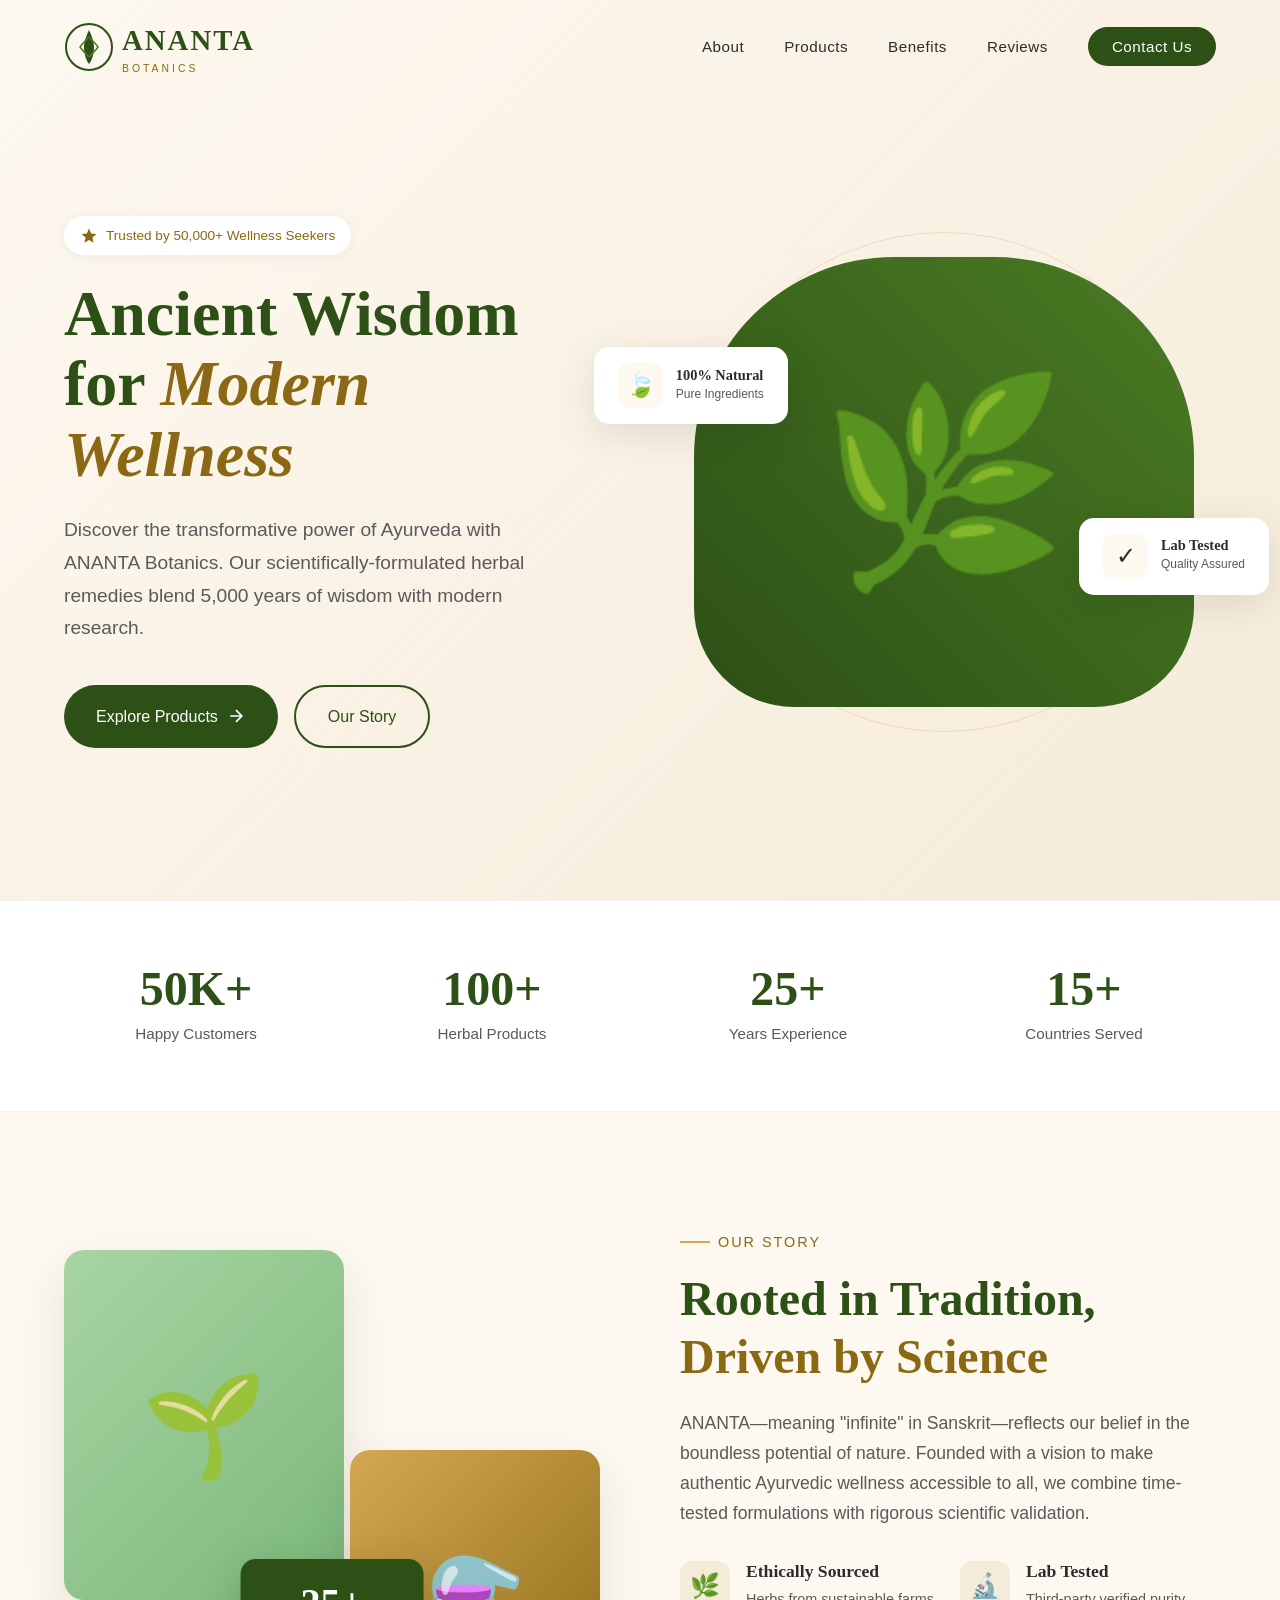
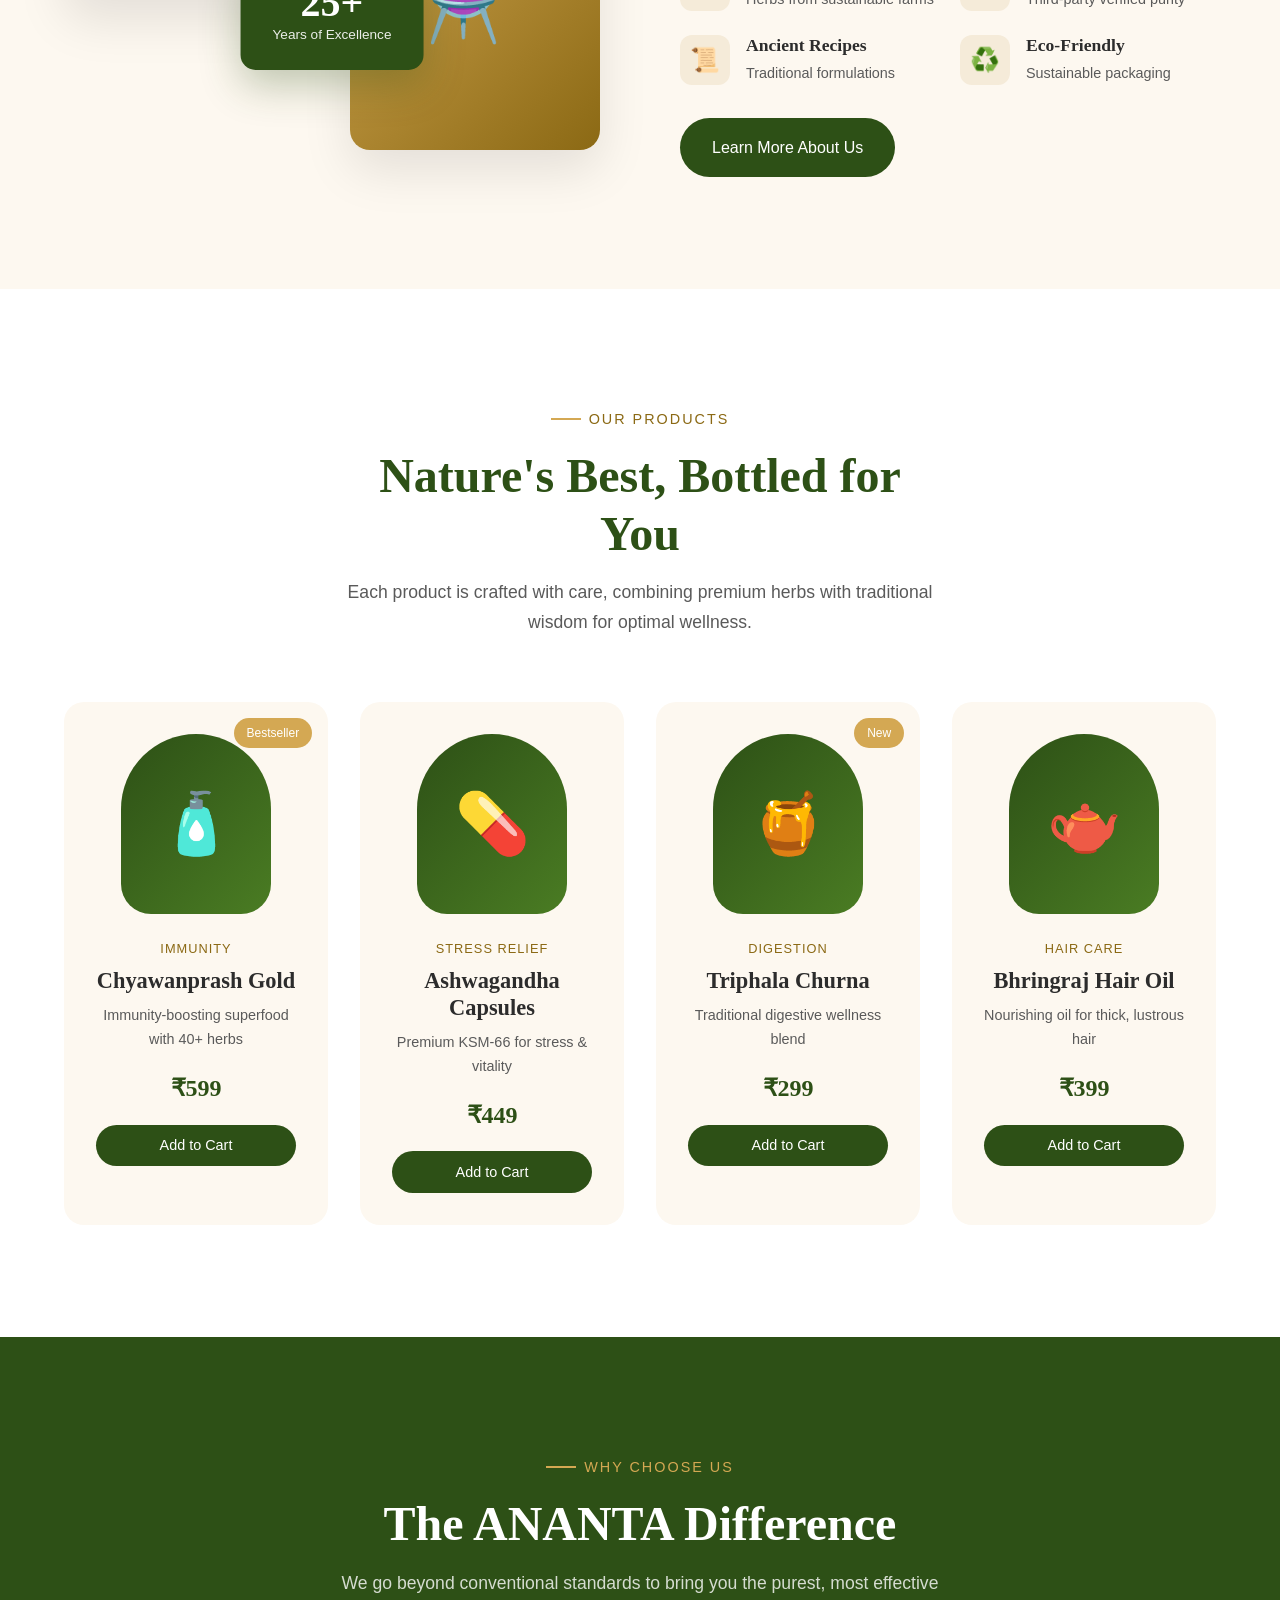
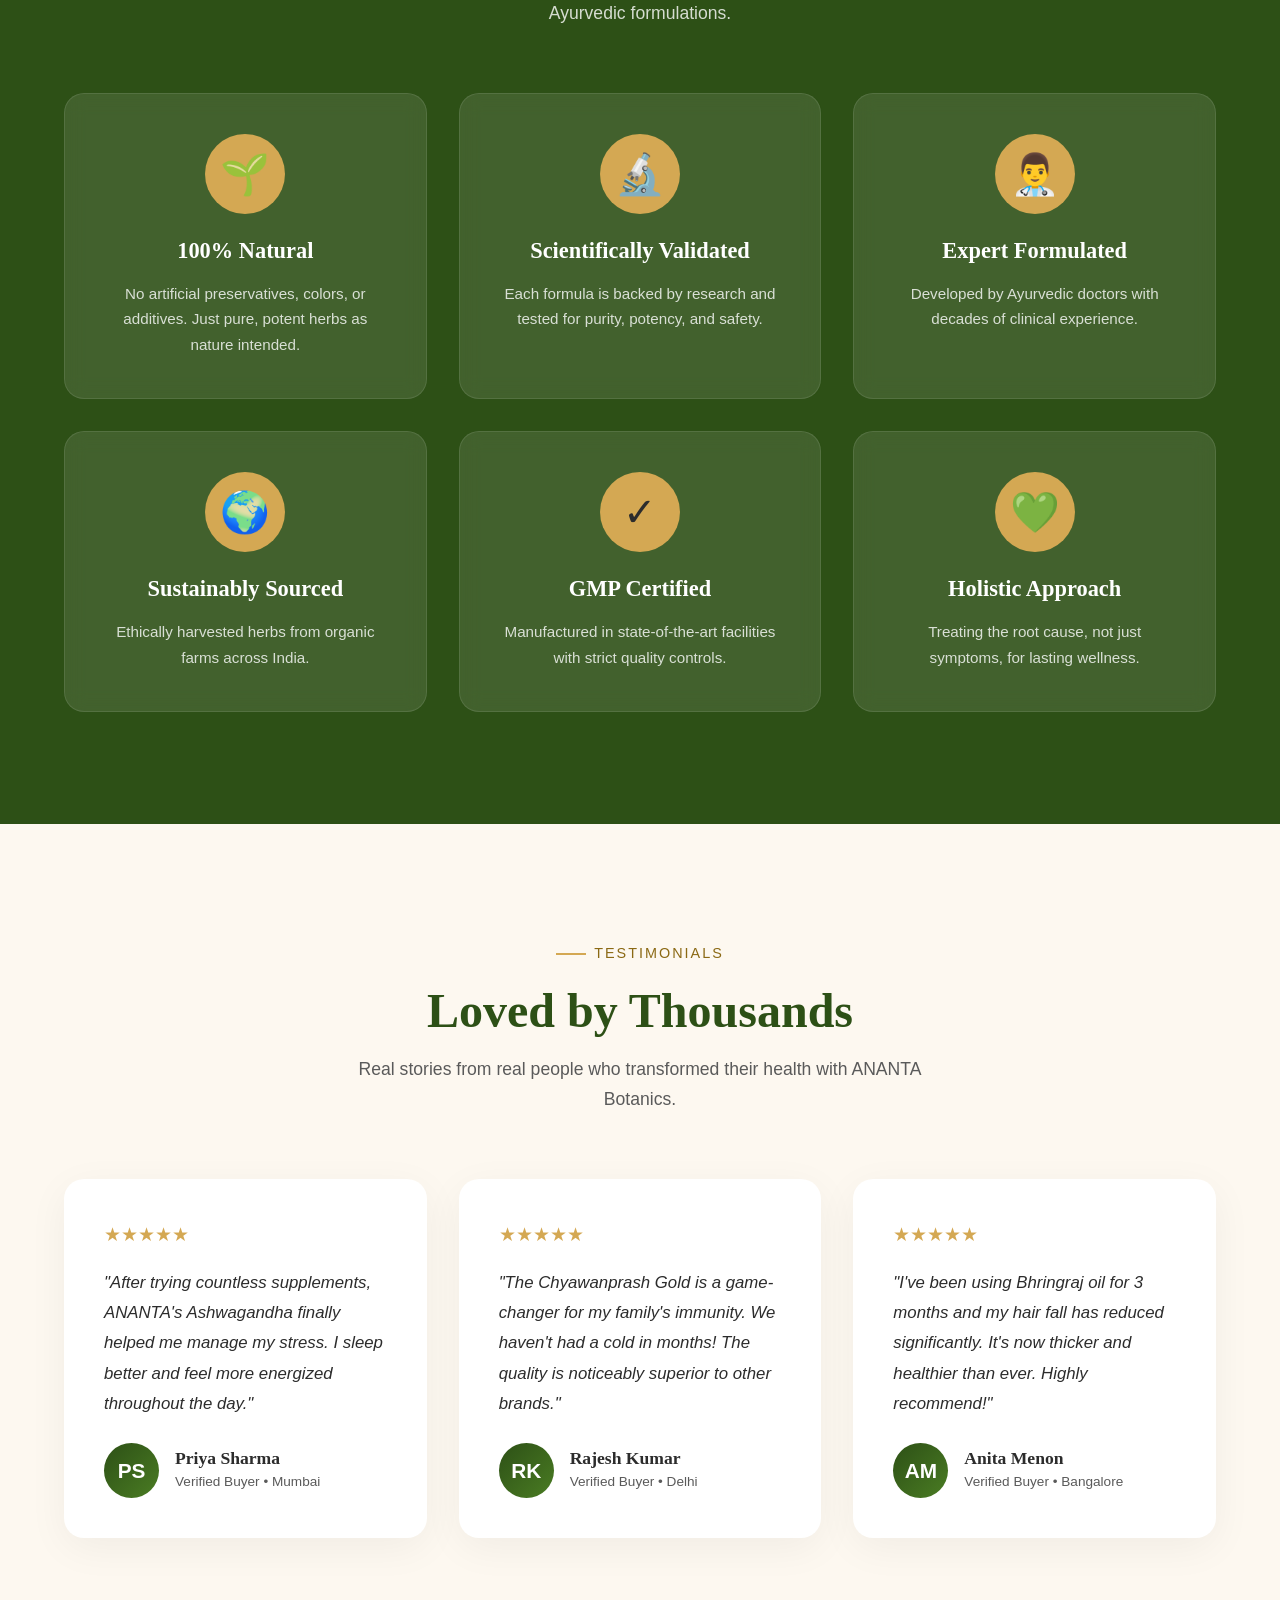
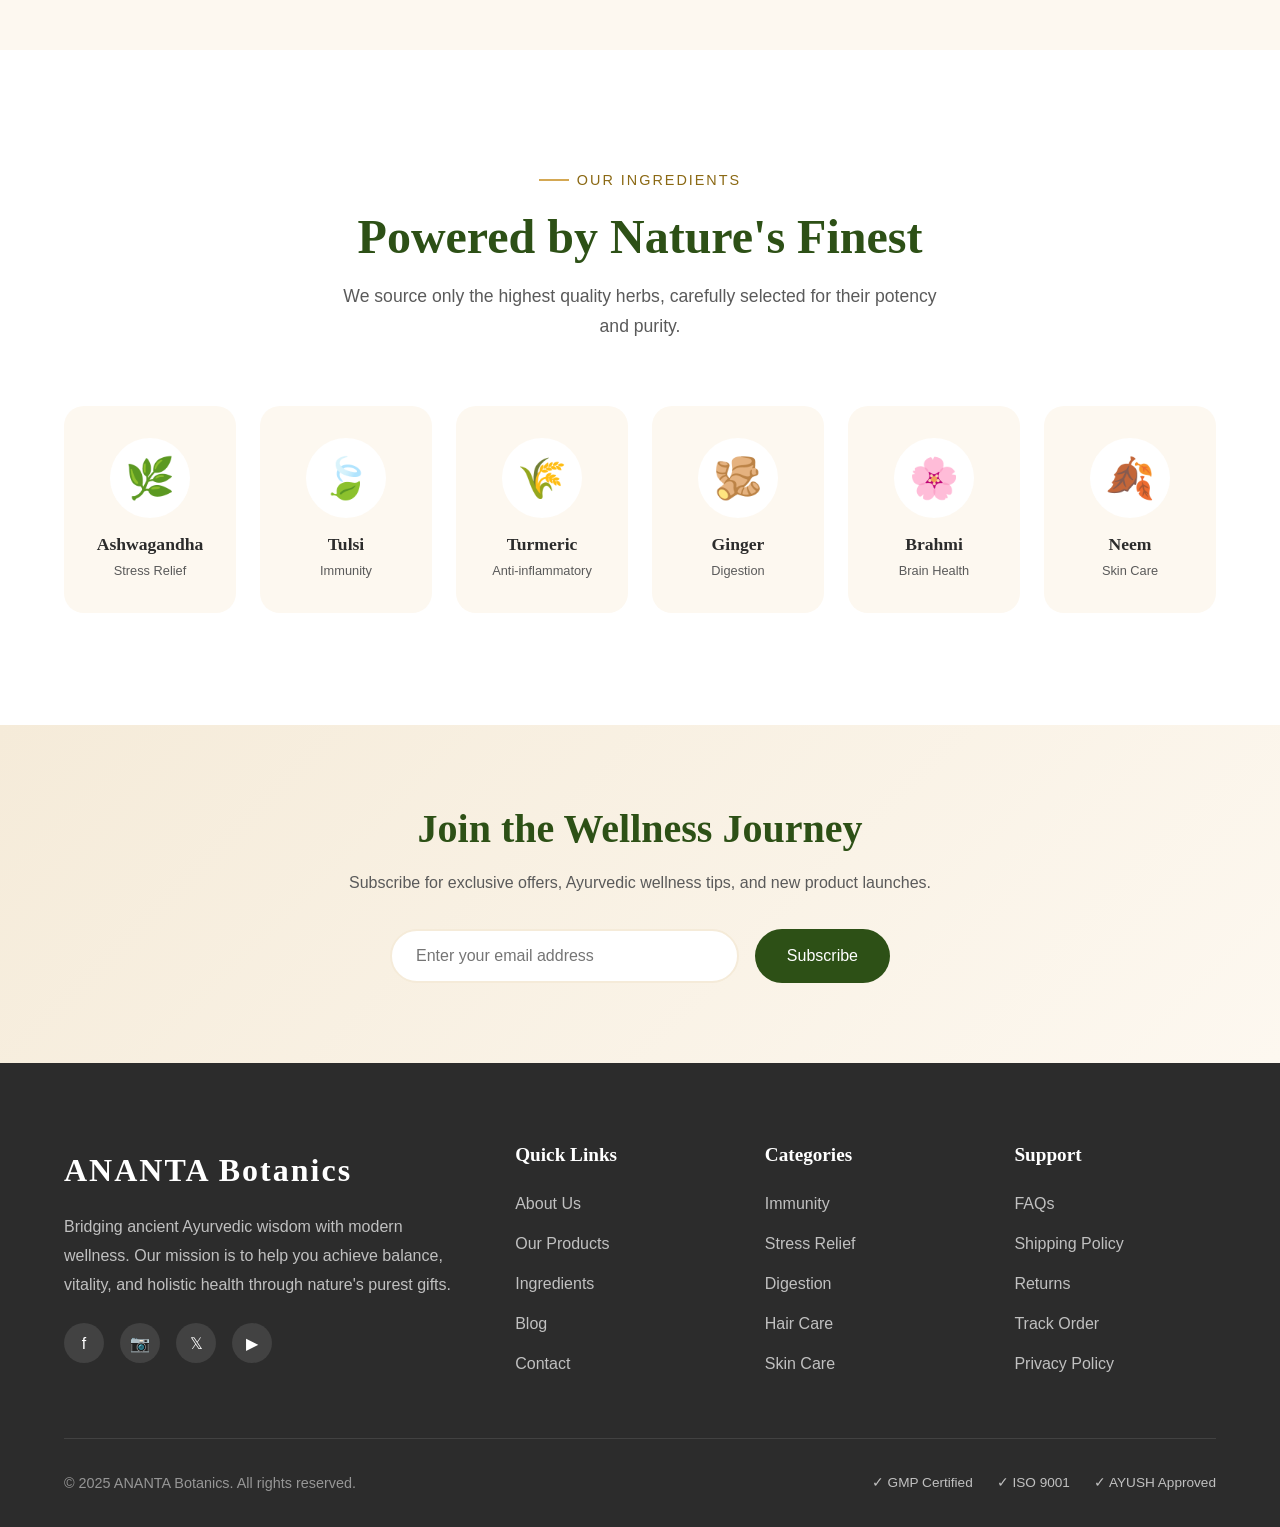
==== index.html @ bc53380b "Add files via upload" ====
<!DOCTYPE html>
<html lang="en">
<head>
    <meta charset="UTF-8">
    <meta name="viewport" content="width=device-width, initial-scale=1.0">
    <title>ANANTA Botanics | Ancient Wisdom, Modern Wellness</title>
    <link rel="preconnect" href="[fonts.googleapis.com](https://fonts.googleapis.com)">
    <link rel="preconnect" href="[fonts.gstatic.com](https://fonts.gstatic.com)" crossorigin>
    <link href="[fonts.googleapis.com](https://fonts.googleapis.com/css2?family=Cormorant+Garamond:ital,wght@0,400;0,600;0,700;1,400&family=Jost:wght@300;400;500;600&display=swap)" rel="stylesheet">
    <style>
        :root {
            --primary: #2D5016;
            --primary-light: #4A7C23;
            --secondary: #8B6914;
            --accent: #D4A853;
            --cream: #FDF8F0;
            --cream-dark: #F5EBD9;
            --text: #2C2C2C;
            --text-light: #5A5A5A;
            --white: #FFFFFF;
        }

        * {
            margin: 0;
            padding: 0;
            box-sizing: border-box;
        }

        html {
            scroll-behavior: smooth;
        }

        body {
            font-family: 'Jost', sans-serif;
            color: var(--text);
            line-height: 1.7;
            background: var(--cream);
        }

        h1, h2, h3, h4 {
            font-family: 'Cormorant Garamond', serif;
            font-weight: 600;
            line-height: 1.2;
        }

        /* Navigation */
        .navbar {
            position: fixed;
            top: 0;
            width: 100%;
            padding: 1rem 5%;
            display: flex;
            justify-content: space-between;
            align-items: center;
            z-index: 1000;
            transition: all 0.3s ease;
            background: transparent;
        }

        .navbar.scrolled {
            background: var(--white);
            box-shadow: 0 2px 20px rgba(0,0,0,0.08);
            padding: 0.8rem 5%;
        }

        .logo {
            display: flex;
            align-items: center;
            gap: 0.5rem;
            text-decoration: none;
        }

        .logo-icon {
            width: 50px;
            height: 50px;
        }

        .logo-text {
            font-family: 'Cormorant Garamond', serif;
            font-size: 1.8rem;
            font-weight: 700;
            color: var(--primary);
            letter-spacing: 2px;
        }

        .logo-tagline {
            font-size: 0.65rem;
            color: var(--secondary);
            letter-spacing: 3px;
            text-transform: uppercase;
            margin-top: -5px;
        }

        .nav-links {
            display: flex;
            gap: 2.5rem;
            list-style: none;
        }

        .nav-links a {
            text-decoration: none;
            color: var(--text);
            font-weight: 400;
            font-size: 0.95rem;
            letter-spacing: 0.5px;
            transition: color 0.3s;
            position: relative;
        }

        .nav-links a::after {
            content: '';
            position: absolute;
            bottom: -5px;
            left: 0;
            width: 0;
            height: 2px;
            background: var(--accent);
            transition: width 0.3s;
        }

        .nav-links a:hover::after {
            width: 100%;
        }

        .nav-links a:hover {
            color: var(--primary);
        }

        .nav-cta {
            background: var(--primary);
            color: var(--white) !important;
            padding: 0.7rem 1.5rem;
            border-radius: 30px;
            font-weight: 500;
        }

        .nav-cta:hover {
            background: var(--primary-light);
        }

        .nav-cta::after {
            display: none !important;
        }

        .mobile-menu {
            display: none;
            flex-direction: column;
            gap: 5px;
            cursor: pointer;
            background: none;
            border: none;
        }

        .mobile-menu span {
            width: 25px;
            height: 2px;
            background: var(--primary);
            transition: 0.3s;
        }

        /* Hero Section */
        .hero {
            min-height: 100vh;
            display: flex;
            align-items: center;
            position: relative;
            overflow: hidden;
            background: linear-gradient(135deg, var(--cream) 0%, var(--cream-dark) 100%);
        }

        .hero-bg-pattern {
            position: absolute;
            top: 0;
            right: 0;
            width: 60%;
            height: 100%;
            opacity: 0.1;
            background-image: url("data:image/svg+xml,%3Csvg width='60' height='60' viewBox='0 0 60 60' xmlns='[w3.org](http://www.w3.org/2000/svg)'%3E%3Cg fill='none' fill-rule='evenodd'%3E%3Cg fill='%232D5016' fill-opacity='0.4'%3E%3Cpath d='M36 34v-4h-2v4h-4v2h4v4h2v-4h4v-2h-4zm0-30V0h-2v4h-4v2h4v4h2V6h4V4h-4zM6 34v-4H4v4H0v2h4v4h2v-4h4v-2H6zM6 4V0H4v4H0v2h4v4h2V6h4V4H6z'/%3E%3C/g%3E%3C/g%3E%3C/svg%3E");
        }

        .hero-content {
            display: grid;
            grid-template-columns: 1fr 1fr;
            gap: 4rem;
            max-width: 1400px;
            margin: 0 auto;
            padding: 8rem 5% 4rem;
            align-items: center;
        }

        .hero-text {
            z-index: 2;
        }

        .hero-badge {
            display: inline-flex;
            align-items: center;
            gap: 0.5rem;
            background: var(--white);
            padding: 0.5rem 1rem;
            border-radius: 30px;
            font-size: 0.85rem;
            color: var(--secondary);
            margin-bottom: 1.5rem;
            box-shadow: 0 2px 15px rgba(0,0,0,0.05);
        }

        .hero-badge svg {
            width: 18px;
            height: 18px;
        }

        .hero h1 {
            font-size: 4rem;
            color: var(--primary);
            margin-bottom: 1.5rem;
            line-height: 1.1;
        }

        .hero h1 span {
            color: var(--secondary);
            font-style: italic;
        }

        .hero p {
            font-size: 1.2rem;
            color: var(--text-light);
            margin-bottom: 2.5rem;
            max-width: 500px;
        }

        .hero-buttons {
            display: flex;
            gap: 1rem;
            flex-wrap: wrap;
        }

        .btn {
            padding: 1rem 2rem;
            border-radius: 50px;
            font-family: 'Jost', sans-serif;
            font-size: 1rem;
            font-weight: 500;
            text-decoration: none;
            cursor: pointer;
            transition: all 0.3s ease;
            display: inline-flex;
            align-items: center;
            gap: 0.5rem;
            border: none;
        }

        .btn-primary {
            background: var(--primary);
            color: var(--white);
        }

        .btn-primary:hover {
            background: var(--primary-light);
            transform: translateY(-2px);
            box-shadow: 0 10px 30px rgba(45, 80, 22, 0.3);
        }

        .btn-secondary {
            background: transparent;
            color: var(--primary);
            border: 2px solid var(--primary);
        }

        .btn-secondary:hover {
            background: var(--primary);
            color: var(--white);
        }

        .hero-visual {
            position: relative;
            display: flex;
            justify-content: center;
            align-items: center;
        }

        .hero-image-container {
            position: relative;
            width: 100%;
            max-width: 500px;
        }

        .hero-circle {
            position: absolute;
            border-radius: 50%;
            border: 1px solid var(--accent);
            opacity: 0.3;
        }

        .hero-circle-1 {
            width: 400px;
            height: 400px;
            top: 50%;
            left: 50%;
            transform: translate(-50%, -50%);
            animation: pulse 4s ease-in-out infinite;
        }

        .hero-circle-2 {
            width: 500px;
            height: 500px;
            top: 50%;
            left: 50%;
            transform: translate(-50%, -50%);
            animation: pulse 4s ease-in-out infinite 0.5s;
        }

        @keyframes pulse {
            0%, 100% { opacity: 0.3; transform: translate(-50%, -50%) scale(1); }
            50% { opacity: 0.1; transform: translate(-50%, -50%) scale(1.05); }
        }

        .hero-main-image {
            width: 100%;
            height: 450px;
            background: linear-gradient(45deg, var(--primary) 0%, var(--primary-light) 100%);
            border-radius: 200px 200px 100px 100px;
            display: flex;
            align-items: center;
            justify-content: center;
            position: relative;
            overflow: hidden;
        }

        .hero-plant {
            font-size: 200px;
            opacity: 0.9;
        }

        .floating-card {
            position: absolute;
            background: var(--white);
            padding: 1rem 1.5rem;
            border-radius: 15px;
            box-shadow: 0 10px 40px rgba(0,0,0,0.1);
            display: flex;
            align-items: center;
            gap: 0.8rem;
        }

        .floating-card-1 {
            top: 20%;
            left: -20%;
            animation: float 3s ease-in-out infinite;
        }

        .floating-card-2 {
            bottom: 25%;
            right: -15%;
            animation: float 3s ease-in-out infinite 1s;
        }

        @keyframes float {
            0%, 100% { transform: translateY(0); }
            50% { transform: translateY(-10px); }
        }

        .floating-icon {
            width: 45px;
            height: 45px;
            background: var(--cream);
            border-radius: 12px;
            display: flex;
            align-items: center;
            justify-content: center;
            font-size: 1.5rem;
        }

        .floating-text h4 {
            font-size: 0.9rem;
            color: var(--text);
        }

        .floating-text p {
            font-size: 0.75rem;
            color: var(--text-light);
            margin: 0;
        }

        /* Stats Bar */
        .stats-bar {
            background: var(--white);
            padding: 3rem 5%;
            border-top: 1px solid rgba(0,0,0,0.05);
            border-bottom: 1px solid rgba(0,0,0,0.05);
        }

        .stats-container {
            max-width: 1200px;
            margin: 0 auto;
            display: grid;
            grid-template-columns: repeat(4, 1fr);
            gap: 2rem;
            text-align: center;
        }

        .stat-item {
            padding: 1rem;
        }

        .stat-number {
            font-family: 'Cormorant Garamond', serif;
            font-size: 3rem;
            font-weight: 700;
            color: var(--primary);
            line-height: 1;
        }

        .stat-label {
            color: var(--text-light);
            font-size: 0.95rem;
            margin-top: 0.5rem;
        }

        /* About Section */
        .about {
            padding: 7rem 5%;
            background: var(--cream);
        }

        .about-container {
            max-width: 1200px;
            margin: 0 auto;
            display: grid;
            grid-template-columns: 1fr 1fr;
            gap: 5rem;
            align-items: center;
        }

        .about-images {
            position: relative;
            height: 500px;
        }

        .about-img {
            position: absolute;
            border-radius: 20px;
            overflow: hidden;
            box-shadow: 0 20px 50px rgba(0,0,0,0.1);
        }

        .about-img-1 {
            width: 280px;
            height: 350px;
            top: 0;
            left: 0;
            background: linear-gradient(135deg, #a8d5a2 0%, #7cb87c 100%);
            display: flex;
            align-items: center;
            justify-content: center;
            font-size: 100px;
        }

        .about-img-2 {
            width: 250px;
            height: 300px;
            bottom: 0;
            right: 0;
            background: linear-gradient(135deg, var(--accent) 0%, var(--secondary) 100%);
            display: flex;
            align-items: center;
            justify-content: center;
            font-size: 80px;
        }

        .experience-badge {
            position: absolute;
            bottom: 80px;
            left: 50%;
            transform: translateX(-50%);
            background: var(--primary);
            color: var(--white);
            padding: 1.5rem 2rem;
            border-radius: 15px;
            text-align: center;
            box-shadow: 0 15px 40px rgba(45, 80, 22, 0.3);
        }

        .experience-badge .number {
            font-family: 'Cormorant Garamond', serif;
            font-size: 2.5rem;
            font-weight: 700;
            line-height: 1;
        }

        .experience-badge .text {
            font-size: 0.85rem;
            opacity: 0.9;
        }

        .section-label {
            display: inline-flex;
            align-items: center;
            gap: 0.5rem;
            color: var(--secondary);
            font-size: 0.9rem;
            font-weight: 500;
            letter-spacing: 2px;
            text-transform: uppercase;
            margin-bottom: 1rem;
        }

        .section-label::before {
            content: '';
            width: 30px;
            height: 2px;
            background: var(--accent);
        }

        .about-content h2 {
            font-size: 3rem;
            color: var(--primary);
            margin-bottom: 1.5rem;
        }

        .about-content h2 span {
            color: var(--secondary);
        }

        .about-content > p {
            color: var(--text-light);
            margin-bottom: 2rem;
            font-size: 1.1rem;
        }

        .about-features {
            display: grid;
            grid-template-columns: 1fr 1fr;
            gap: 1.5rem;
            margin-bottom: 2rem;
        }

        .about-feature {
            display: flex;
            align-items: flex-start;
            gap: 1rem;
        }

        .feature-icon {
            width: 50px;
            height: 50px;
            background: var(--cream-dark);
            border-radius: 12px;
            display: flex;
            align-items: center;
            justify-content: center;
            font-size: 1.5rem;
            flex-shrink: 0;
        }

        .feature-text h4 {
            font-size: 1.1rem;
            color: var(--text);
            margin-bottom: 0.3rem;
        }

        .feature-text p {
            font-size: 0.9rem;
            color: var(--text-light);
        }

        /* Products Section */
        .products {
            padding: 7rem 5%;
            background: var(--white);
        }

        .section-header {
            text-align: center;
            max-width: 600px;
            margin: 0 auto 4rem;
        }

        .section-header h2 {
            font-size: 3rem;
            color: var(--primary);
            margin-bottom: 1rem;
        }

        .section-header p {
            color: var(--text-light);
            font-size: 1.1rem;
        }

        .products-grid {
            max-width: 1200px;
            margin: 0 auto;
            display: grid;
            grid-template-columns: repeat(4, 1fr);
            gap: 2rem;
        }

        .product-card {
            background: var(--cream);
            border-radius: 20px;
            padding: 2rem;
            text-align: center;
            transition: all 0.3s ease;
            position: relative;
            overflow: hidden;
        }

        .product-card:hover {
            transform: translateY(-10px);
            box-shadow: 0 20px 50px rgba(0,0,0,0.1);
        }

        .product-badge {
            position: absolute;
            top: 1rem;
            right: 1rem;
            background: var(--accent);
            color: var(--white);
            padding: 0.3rem 0.8rem;
            border-radius: 20px;
            font-size: 0.75rem;
            font-weight: 500;
        }

        .product-image {
            width: 150px;
            height: 180px;
            margin: 0 auto 1.5rem;
            background: linear-gradient(135deg, var(--primary) 0%, var(--primary-light) 100%);
            border-radius: 75px 75px 30px 30px;
            display: flex;
            align-items: center;
            justify-content: center;
            font-size: 60px;
        }

        .product-category {
            color: var(--secondary);
            font-size: 0.8rem;
            font-weight: 500;
            letter-spacing: 1px;
            text-transform: uppercase;
            margin-bottom: 0.5rem;
        }

        .product-card h3 {
            font-size: 1.4rem;
            color: var(--text);
            margin-bottom: 0.5rem;
        }

        .product-card p {
            font-size: 0.9rem;
            color: var(--text-light);
            margin-bottom: 1rem;
        }

        .product-price {
            font-family: 'Cormorant Garamond', serif;
            font-size: 1.5rem;
            font-weight: 700;
            color: var(--primary);
            margin-bottom: 1rem;
        }

        .product-btn {
            background: var(--primary);
            color: var(--white);
            border: none;
            padding: 0.8rem 1.5rem;
            border-radius: 30px;
            font-family: 'Jost', sans-serif;
            font-size: 0.9rem;
            cursor: pointer;
            transition: all 0.3s;
            width: 100%;
        }

        .product-btn:hover {
            background: var(--primary-light);
        }

        /* Benefits Section */
        .benefits {
            padding: 7rem 5%;
            background: var(--primary);
            position: relative;
            overflow: hidden;
        }

        .benefits-pattern {
            position: absolute;
            top: 0;
            left: 0;
            width: 100%;
            height: 100%;
            opacity: 0.05;
            background-image: url("data:image/svg+xml,%3Csvg width='80' height='80' viewBox='0 0 80 80' xmlns='[w3.org](http://www.w3.org/2000/svg)'%3E%3Cg fill='none' fill-rule='evenodd'%3E%3Cg fill='%23ffffff' fill-opacity='1'%3E%3Cpath d='M50 50c0-5.523 4.477-10 10-10s10 4.477 10 10-4.477 10-10 10c0 5.523-4.477 10-10 10s-10-4.477-10-10 4.477-10 10-10zM10 10c0-5.523 4.477-10 10-10s10 4.477 10 10-4.477 10-10 10c0 5.523-4.477 10-10 10S0 25.523 0 20s4.477-10 10-10zm10 8c4.418 0 8-3.582 8-8s-3.582-8-8-8-8 3.582-8 8 3.582 8 8 8zm40 40c4.418 0 8-3.582 8-8s-3.582-8-8-8-8 3.582-8 8 3.582 8 8 8z' /%3E%3C/g%3E%3C/g%3E%3C/svg%3E");
        }

        .benefits-container {
            max-width: 1200px;
            margin: 0 auto;
            position: relative;
            z-index: 1;
        }

        .benefits .section-header {
            color: var(--white);
        }

        .benefits .section-header h2 {
            color: var(--white);
        }

        .benefits .section-header p {
            color: rgba(255,255,255,0.8);
        }

        .benefits .section-label {
            color: var(--accent);
        }

        .benefits .section-label::before {
            background: var(--accent);
        }

        .benefits-grid {
            display: grid;
            grid-template-columns: repeat(3, 1fr);
            gap: 2rem;
        }

        .benefit-card {
            background: rgba(255,255,255,0.1);
            backdrop-filter: blur(10px);
            border: 1px solid rgba(255,255,255,0.1);
            padding: 2.5rem;
            border-radius: 20px;
            text-align: center;
            transition: all 0.3s;
        }

        .benefit-card:hover {
            background: rgba(255,255,255,0.15);
            transform: translateY(-5px);
        }

        .benefit-icon {
            width: 80px;
            height: 80px;
            background: var(--accent);
            border-radius: 50%;
            display: flex;
            align-items: center;
            justify-content: center;
            margin: 0 auto 1.5rem;
            font-size: 2.5rem;
        }

        .benefit-card h3 {
            font-size: 1.4rem;
            color: var(--white);
            margin-bottom: 1rem;
        }

        .benefit-card p {
            color: rgba(255,255,255,0.8);
            font-size: 0.95rem;
        }

        /* Testimonials */
        .testimonials {
            padding: 7rem 5%;
            background: var(--cream);
        }

        .testimonials-grid {
            max-width: 1200px;
            margin: 0 auto;
            display: grid;
            grid-template-columns: repeat(3, 1fr);
            gap: 2rem;
        }

        .testimonial-card {
            background: var(--white);
            padding: 2.5rem;
            border-radius: 20px;
            box-shadow: 0 10px 40px rgba(0,0,0,0.05);
        }

        .testimonial-stars {
            color: var(--accent);
            font-size: 1.2rem;
            margin-bottom: 1rem;
        }

        .testimonial-text {
            font-size: 1.05rem;
            color: var(--text);
            margin-bottom: 1.5rem;
            font-style: italic;
            line-height: 1.8;
        }

        .testimonial-author {
            display: flex;
            align-items: center;
            gap: 1rem;
        }

        .author-avatar {
            width: 55px;
            height: 55px;
            background: linear-gradient(135deg, var(--primary) 0%, var(--primary-light) 100%);
            border-radius: 50%;
            display: flex;
            align-items: center;
            justify-content: center;
            color: var(--white);
            font-size: 1.3rem;
            font-weight: 600;
        }

        .author-info h4 {
            font-size: 1.1rem;
            color: var(--text);
        }

        .author-info p {
            font-size: 0.85rem;
            color: var(--text-light);
        }

        /* Ingredients Section */
        .ingredients {
            padding: 7rem 5%;
            background: var(--white);
        }

        .ingredients-container {
            max-width: 1200px;
            margin: 0 auto;
        }

        .ingredients-grid {
            display: grid;
            grid-template-columns: repeat(6, 1fr);
            gap: 1.5rem;
        }

        .ingredient-item {
            text-align: center;
            padding: 2rem 1rem;
            background: var(--cream);
            border-radius: 20px;
            transition: all 0.3s;
        }

        .ingredient-item:hover {
            transform: translateY(-5px);
            box-shadow: 0 15px 40px rgba(0,0,0,0.08);
        }

        .ingredient-icon {
            width: 80px;
            height: 80px;
            margin: 0 auto 1rem;
            background: var(--white);
            border-radius: 50%;
            display: flex;
            align-items: center;
            justify-content: center;
            font-size: 2.5rem;
        }

        .ingredient-item h4 {
            font-size: 1.1rem;
            color: var(--text);
            margin-bottom: 0.3rem;
        }

        .ingredient-item p {
            font-size: 0.8rem;
            color: var(--text-light);
        }

        /* Newsletter */
        .newsletter {
            padding: 5rem 5%;
            background: linear-gradient(135deg, var(--cream-dark) 0%, var(--cream) 100%);
        }

        .newsletter-container {
            max-width: 700px;
            margin: 0 auto;
            text-align: center;
        }

        .newsletter h2 {
            font-size: 2.5rem;
            color: var(--primary);
            margin-bottom: 1rem;
        }

        .newsletter p {
            color: var(--text-light);
            margin-bottom: 2rem;
        }

        .newsletter-form {
            display: flex;
            gap: 1rem;
            max-width: 500px;
            margin: 0 auto;
        }

        .newsletter-form input {
            flex: 1;
            padding: 1rem 1.5rem;
            border: 2px solid var(--cream-dark);
            border-radius: 50px;
            font-family: 'Jost', sans-serif;
            font-size: 1rem;
            background: var(--white);
            transition: border-color 0.3s;
        }

        .newsletter-form input:focus {
            outline: none;
            border-color: var(--primary);
        }

        .newsletter-form button {
            padding: 1rem 2rem;
            background: var(--primary);
            color: var(--white);
            border: none;
            border-radius: 50px;
            font-family: 'Jost', sans-serif;
            font-size: 1rem;
            font-weight: 500;
            cursor: pointer;
            transition: all 0.3s;
        }

        .newsletter-form button:hover {
            background: var(--primary-light);
        }

        /* Footer */
        .footer {
            background: var(--text);
            color: var(--white);
            padding: 5rem 5% 2rem;
        }

        .footer-container {
            max-width: 1200px;
            margin: 0 auto;
        }

        .footer-grid {
            display: grid;
            grid-template-columns: 2fr 1fr 1fr 1fr;
            gap: 3rem;
            margin-bottom: 3rem;
        }

        .footer-brand .logo-text {
            color: var(--white);
            font-size: 2rem;
            margin-bottom: 1rem;
            display: block;
        }

        .footer-brand p {
            color: rgba(255,255,255,0.7);
            margin-bottom: 1.5rem;
            line-height: 1.8;
        }

        .footer-social {
            display: flex;
            gap: 1rem;
        }

        .footer-social a {
            width: 40px;
            height: 40px;
            background: rgba(255,255,255,0.1);
            border-radius: 50%;
            display: flex;
            align-items: center;
            justify-content: center;
            color: var(--white);
            text-decoration: none;
            transition: all 0.3s;
        }

        .footer-social a:hover {
            background: var(--accent);
        }

        .footer-column h4 {
            font-size: 1.2rem;
            margin-bottom: 1.5rem;
            color: var(--white);
        }

        .footer-column ul {
            list-style: none;
        }

        .footer-column li {
            margin-bottom: 0.8rem;
        }

        .footer-column a {
            color: rgba(255,255,255,0.7);
            text-decoration: none;
            transition: color 0.3s;
        }

        .footer-column a:hover {
            color: var(--accent);
        }

        .footer-bottom {
            border-top: 1px solid rgba(255,255,255,0.1);
            padding-top: 2rem;
            display: flex;
            justify-content: space-between;
            align-items: center;
            flex-wrap: wrap;
            gap: 1rem;
        }

        .footer-bottom p {
            color: rgba(255,255,255,0.5);
            font-size: 0.9rem;
        }

        .footer-certifications {
            display: flex;
            gap: 1.5rem;
        }

        .certification {
            display: flex;
            align-items: center;
            gap: 0.5rem;
            color: rgba(255,255,255,0.7);
            font-size: 0.85rem;
        }

        /* Responsive Design */
        @media (max-width: 1024px) {
            .hero-content {
                grid-template-columns: 1fr;
                text-align: center;
            }

            .hero h1 {
                font-size: 3rem;
            }

            .hero p {
                margin: 0 auto 2.5rem;
            }

            .hero-buttons {
                justify-content: center;
            }

            .hero-visual {
                display: none;
            }

            .about-container {
                grid-template-columns: 1fr;
            }

            .about-images {
                height: 400px;
                margin-bottom: 2rem;
            }

            .products-grid {
                grid-template-columns: repeat(2, 1fr);
            }

            .benefits-grid {
                grid-template-columns: repeat(2, 1fr);
            }

            .testimonials-grid {
                grid-template-columns: 1fr;
            }

            .ingredients-grid {
                grid-template-columns: repeat(3, 1fr);
            }

            .footer-grid {
                grid-template-columns: repeat(2, 1fr);
            }

            .stats-container {
                grid-template-columns: repeat(2, 1fr);
            }
        }

        @media (max-width: 768px) {
            .nav-links {
                display: none;
            }

            .mobile-menu {
                display: flex;
            }

            .hero h1 {
                font-size: 2.5rem;
            }

            .section-header h2,
            .about-content h2 {
                font-size: 2.2rem;
            }

            .products-grid {
                grid-template-columns: 1fr;
            }

            .benefits-grid {
                grid-template-columns: 1fr;
            }

            .ingredients-grid {
                grid-template-columns: repeat(2, 1fr);
            }

            .newsletter-form {
                flex-direction: column;
            }

            .footer-grid {
                grid-template-columns: 1fr;
            }

            .footer-bottom {
                flex-direction: column;
                text-align: center;
            }

            .about-features {
                grid-template-columns: 1fr;
            }
        }
    </style>
</head>
<body>
    <!-- Navigation -->
    <nav class="navbar" id="navbar">
        <a href="#" class="logo">
            <svg class="logo-icon" viewBox="0 0 50 50" fill="none" xmlns="[w3.org](http://www.w3.org/2000/svg)">
                <circle cx="25" cy="25" r="23" stroke="#2D5016" stroke-width="2" fill="none"/>
                <path d="M25 8 C25 8 20 18 20 25 C20 32 22 38 25 42 C28 38 30 32 30 25 C30 18 25 8 25 8Z" fill="#2D5016"/>
                <path d="M25 15 C22 18 18 22 16 25 C18 28 22 32 25 35" stroke="#4A7C23" stroke-width="1.5" fill="none"/>
                <path d="M25 15 C28 18 32 22 34 25 C32 28 28 32 25 35" stroke="#4A7C23" stroke-width="1.5" fill="none"/>
            </svg>
            <div>
                <span class="logo-text">ANANTA</span>
                <div class="logo-tagline">Botanics</div>
            </div>
        </a>
        <ul class="nav-links">
            <li><a href="#about">About</a></li>
            <li><a href="#products">Products</a></li>
            <li><a href="#benefits">Benefits</a></li>
            <li><a href="#testimonials">Reviews</a></li>
            <li><a href="#contact" class="nav-cta">Contact Us</a></li>
        </ul>
        <button class="mobile-menu" aria-label="Menu">
            <span></span>
            <span></span>
            <span></span>
        </button>
    </nav>

    <!-- Hero Section -->
    <section class="hero">
        <div class="hero-bg-pattern"></div>
        <div class="hero-content">
            <div class="hero-text">
                <div class="hero-badge">
                    <svg viewBox="0 0 24 24" fill="currentColor"><path d="M12 2L9.19 8.63L2 9.24L7.46 13.97L5.82 21L12 17.27L18.18 21L16.54 13.97L22 9.24L14.81 8.63L12 2Z"/></svg>
                    Trusted by 50,000+ Wellness Seekers
                </div>
                <h1>Ancient Wisdom for <span>Modern Wellness</span></h1>
                <p>Discover the transformative power of Ayurveda with ANANTA Botanics. Our scientifically-formulated herbal remedies blend 5,000 years of wisdom with modern research.</p>
                <div class="hero-buttons">
                    <a href="#products" class="btn btn-primary">
                        Explore Products
                        <svg width="20" height="20" viewBox="0 0 24 24" fill="none" stroke="currentColor" stroke-width="2"><path d="M5 12h14M12 5l7 7-7 7"/></svg>
                    </a>
                    <a href="#about" class="btn btn-secondary">Our Story</a>
                </div>
            </div>
            <div class="hero-visual">
                <div class="hero-image-container">
                    <div class="hero-circle hero-circle-1"></div>
                    <div class="hero-circle hero-circle-2"></div>
                    <div class="hero-main-image">
                        <span class="hero-plant">🌿</span>
                    </div>
                    <div class="floating-card floating-card-1">
                        <div class="floating-icon">🍃</div>
                        <div class="floating-text">
                            <h4>100% Natural</h4>
                            <p>Pure Ingredients</p>
                        </div>
                    </div>
                    <div class="floating-card floating-card-2">
                        <div class="floating-icon">✓</div>
                        <div class="floating-text">
                            <h4>Lab Tested</h4>
                            <p>Quality Assured</p>
                        </div>
                    </div>
                </div>
            </div>
        </div>
    </section>

    <!-- Stats Bar -->
    <div class="stats-bar">
        <div class="stats-container">
            <div class="stat-item">
                <div class="stat-number">50K+</div>
                <div class="stat-label">Happy Customers</div>
            </div>
            <div class="stat-item">
                <div class="stat-number">100+</div>
                <div class="stat-label">Herbal Products</div>
            </div>
            <div class="stat-item">
                <div class="stat-number">25+</div>
                <div class="stat-label">Years Experience</div>
            </div>
            <div class="stat-item">
                <div class="stat-number">15+</div>
                <div class="stat-label">Countries Served</div>
            </div>
        </div>
    </div>

    <!-- About Section -->
    <section class="about" id="about">
        <div class="about-container">
            <div class="about-images">
                <div class="about-img about-img-1">🌱</div>
                <div class="about-img about-img-2">⚗️</div>
                <div class="experience-badge">
                    <div class="number">25+</div>
                    <div class="text">Years of Excellence</div>
                </div>
            </div>
            <div class="about-content">
                <div class="section-label">Our Story</div>
                <h2>Rooted in Tradition, <span>Driven by Science</span></h2>
                <p>ANANTA—meaning "infinite" in Sanskrit—reflects our belief in the boundless potential of nature. Founded with a vision to make authentic Ayurvedic wellness accessible to all, we combine time-tested formulations with rigorous scientific validation.</p>
                <div class="about-features">
                    <div class="about-feature">
                        <div class="feature-icon">🌿</div>
                        <div class="feature-text">
                            <h4>Ethically Sourced</h4>
                            <p>Herbs from sustainable farms</p>
                        </div>
                    </div>
                    <div class="about-feature">
                        <div class="feature-icon">🔬</div>
                        <div class="feature-text">
                            <h4>Lab Tested</h4>
                            <p>Third-party verified purity</p>
                        </div>
                    </div>
                    <div class="about-feature">
                        <div class="feature-icon">📜</div>
                        <div class="feature-text">
                            <h4>Ancient Recipes</h4>
                            <p>Traditional formulations</p>
                        </div>
                    </div>
                    <div class="about-feature">
                        <div class="feature-icon">♻️</div>
                        <div class="feature-text">
                            <h4>Eco-Friendly</h4>
                            <p>Sustainable packaging</p>
                        </div>
                    </div>
                </div>
                <a href="#" class="btn btn-primary">Learn More About Us</a>
            </div>
        </div>
    </section>

    <!-- Products Section -->
    <section class="products" id="products">
        <div class="section-header">
            <div class="section-label">Our Products</div>
            <h2>Nature's Best, Bottled for You</h2>
            <p>Each product is crafted with care, combining premium herbs with traditional wisdom for optimal wellness.</p>
        </div>
        <div class="products-grid">
            <div class="product-card">
                <span class="product-badge">Bestseller</span>
                <div class="product-image">🧴</div>
                <div class="product-category">Immunity</div>
                <h3>Chyawanprash Gold</h3>
                <p>Immunity-boosting superfood with 40+ herbs</p>
                <div class="product-price">₹599</div>
                <button class="product-btn">Add to Cart</button>
            </div>
            <div class="product-card">
                <div class="product-image">💊</div>
                <div class="product-category">Stress Relief</div>
                <h3>Ashwagandha Capsules</h3>
                <p>Premium KSM-66 for stress & vitality</p>
                <div class="product-price">₹449</div>
                <button class="product-btn">Add to Cart</button>
            </div>
            <div class="product-card">
                <span class="product-badge">New</span>
                <div class="product-image">🍯</div>
                <div class="product-category">Digestion</div>
                <h3>Triphala Churna</h3>
                <p>Traditional digestive wellness blend</p>
                <div class="product-price">₹299</div>
                <button class="product-btn">Add to Cart</button>
            </div>
            <div class="product-card">
                <div class="product-image">🫖</div>
                <div class="product-category">Hair Care</div>
                <h3>Bhringraj Hair Oil</h3>
                <p>Nourishing oil for thick, lustrous hair</p>
                <div class="product-price">₹399</div>
                <button class="product-btn">Add to Cart</button>
            </div>
        </div>
    </section>

    <!-- Benefits Section -->
    <section class="benefits" id="benefits">
        <div class="benefits-pattern"></div>
        <div class="benefits-container">
            <div class="section-header">
                <div class="section-label">Why Choose Us</div>
                <h2>The ANANTA Difference</h2>
                <p>We go beyond conventional standards to bring you the purest, most effective Ayurvedic formulations.</p>
            </div>
            <div class="benefits-grid">
                <div class="benefit-card">
                    <div class="benefit-icon">🌱</div>
                    <h3>100% Natural</h3>
                    <p>No artificial preservatives, colors, or additives. Just pure, potent herbs as nature intended.</p>
                </div>
                <div class="benefit-card">
                    <div class="benefit-icon">🔬</div>
                    <h3>Scientifically Validated</h3>
                    <p>Each formula is backed by research and tested for purity, potency, and safety.</p>
                </div>
                <div class="benefit-card">
                    <div class="benefit-icon">👨‍⚕️</div>
                    <h3>Expert Formulated</h3>
                    <p>Developed by Ayurvedic doctors with decades of clinical experience.</p>
                </div>
                <div class="benefit-card">
                    <div class="benefit-icon">🌍</div>
                    <h3>Sustainably Sourced</h3>
                    <p>Ethically harvested herbs from organic farms across India.</p>
                </div>
                <div class="benefit-card">
                    <div class="benefit-icon">✓</div>
                    <h3>GMP Certified</h3>
                    <p>Manufactured in state-of-the-art facilities with strict quality controls.</p>
                </div>
                <div class="benefit-card">
                    <div class="benefit-icon">💚</div>
                    <h3>Holistic Approach</h3>
                    <p>Treating the root cause, not just symptoms, for lasting wellness.</p>
                </div>
            </div>
        </div>
    </section>

    <!-- Testimonials -->
    <section class="testimonials" id="testimonials">
        <div class="section-header">
            <div class="section-label">Testimonials</div>
            <h2>Loved by Thousands</h2>
            <p>Real stories from real people who transformed their health with ANANTA Botanics.</p>
        </div>
        <div class="testimonials-grid">
            <div class="testimonial-card">
                <div class="testimonial-stars">★★★★★</div>
                <p class="testimonial-text">"After trying countless supplements, ANANTA's Ashwagandha finally helped me manage my stress. I sleep better and feel more energized throughout the day."</p>
                <div class="testimonial-author">
                    <div class="author-avatar">PS</div>
                    <div class="author-info">
                        <h4>Priya Sharma</h4>
                        <p>Verified Buyer • Mumbai</p>
                    </div>
                </div>
            </div>
            <div class="testimonial-card">
                <div class="testimonial-stars">★★★★★</div>
                <p class="testimonial-text">"The Chyawanprash Gold is a game-changer for my family's immunity. We haven't had a cold in months! The quality is noticeably superior to other brands."</p>
                <div class="testimonial-author">
                    <div class="author-avatar">RK</div>
                    <div class="author-info">
                        <h4>Rajesh Kumar</h4>
                        <p>Verified Buyer • Delhi</p>
                    </div>
                </div>
            </div>
            <div class="testimonial-card">
                <div class="testimonial-stars">★★★★★</div>
                <p class="testimonial-text">"I've been using Bhringraj oil for 3 months and my hair fall has reduced significantly. It's now thicker and healthier than ever. Highly recommend!"</p>
                <div class="testimonial-author">
                    <div class="author-avatar">AM</div>
                    <div class="author-info">
                        <h4>Anita Menon</h4>
                        <p>Verified Buyer • Bangalore</p>
                    </div>
                </div>
            </div>
        </div>
    </section>

    <!-- Ingredients Section -->
    <section class="ingredients">
        <div class="ingredients-container">
            <div class="section-header">
                <div class="section-label">Our Ingredients</div>
                <h2>Powered by Nature's Finest</h2>
                <p>We source only the highest quality herbs, carefully selected for their potency and purity.</p>
            </div>
            <div class="ingredients-grid">
                <div class="ingredient-item">
                    <div class="ingredient-icon">🌿</div>
                    <h4>Ashwagandha</h4>
                    <p>Stress Relief</p>
                </div>
                <div class="ingredient-item">
                    <div class="ingredient-icon">🍃</div>
                    <h4>Tulsi</h4>
                    <p>Immunity</p>
                </div>
                <div class="ingredient-item">
                    <div class="ingredient-icon">🌾</div>
                    <h4>Turmeric</h4>
                    <p>Anti-inflammatory</p>
                </div>
                <div class="ingredient-item">
                    <div class="ingredient-icon">🫚</div>
                    <h4>Ginger</h4>
                    <p>Digestion</p>
                </div>
                <div class="ingredient-item">
                    <div class="ingredient-icon">🌸</div>
                    <h4>Brahmi</h4>
                    <p>Brain Health</p>
                </div>
                <div class="ingredient-item">
                    <div class="ingredient-icon">🍂</div>
                    <h4>Neem</h4>
                    <p>Skin Care</p>
                </div>
            </div>
        </div>
    </section>

    <!-- Newsletter -->
    <section class="newsletter" id="contact">
        <div class="newsletter-container">
            <h2>Join the Wellness Journey</h2>
            <p>Subscribe for exclusive offers, Ayurvedic wellness tips, and new product launches.</p>
            <form class="newsletter-form">
                <input type="email" placeholder="Enter your email address" required>
                <button type="submit">Subscribe</button>
            </form>
        </div>
    </section>

    <!-- Footer -->
    <footer class="footer">
        <div class="footer-container">
            <div class="footer-grid">
                <div class="footer-brand">
                    <span class="logo-text">ANANTA Botanics</span>
                    <p>Bridging ancient Ayurvedic wisdom with modern wellness. Our mission is to help you achieve balance, vitality, and holistic health through nature's purest gifts.</p>
                    <div class="footer-social">
                        <a href="#" aria-label="Facebook">f</a>
                        <a href="#" aria-label="Instagram">📷</a>
                        <a href="#" aria-label="Twitter">𝕏</a>
                        <a href="#" aria-label="YouTube">▶</a>
                    </div>
                </div>
                <div class="footer-column">
                    <h4>Quick Links</h4>
                    <ul>
                        <li><a href="#">About Us</a></li>
                        <li><a href="#">Our Products</a></li>
                        <li><a href="#">Ingredients</a></li>
                        <li><a href="#">Blog</a></li>
                        <li><a href="#">Contact</a></li>
                    </ul>
                </div>
                <div class="footer-column">
                    <h4>Categories</h4>
                    <ul>
                        <li><a href="#">Immunity</a></li>
                        <li><a href="#">Stress Relief</a></li>
                        <li><a href="#">Digestion</a></li>
                        <li><a href="#">Hair Care</a></li>
                        <li><a href="#">Skin Care</a></li>
                    </ul>
                </div>
                <div class="footer-column">
                    <h4>Support</h4>
                    <ul>
                        <li><a href="#">FAQs</a></li>
                        <li><a href="#">Shipping Policy</a></li>
                        <li><a href="#">Returns</a></li>
                        <li><a href="#">Track Order</a></li>
                        <li><a href="#">Privacy Policy</a></li>
                    </ul>
                </div>
            </div>
            <div class="footer-bottom">
                <p>© 2025 ANANTA Botanics. All rights reserved.</p>
                <div class="footer-certifications">
                    <div class="certification">✓ GMP Certified</div>
                    <div class="certification">✓ ISO 9001</div>
                    <div class="certification">✓ AYUSH Approved</div>
                </div>
            </div>
        </div>
    </footer>

    <script>
        // Navbar scroll effect
        const navbar = document.getElementById('navbar');
        window.addEventListener('scroll', () => {
            if (window.scrollY > 50) {
                navbar.classList.add('scrolled');
            } else {
                navbar.classList.remove('scrolled');
            }
        });

        // Smooth scroll for anchor links
        document.querySelectorAll('a[href^="#"]').forEach(anchor => {
            anchor.addEventListener('click', function(e) {
                e.preventDefault();
                const target = document.querySelector(this.getAttribute('href'));
                if (target) {
                    target.scrollIntoView({ behavior: 'smooth', block: 'start' });
                }
            });
        });

        // Newsletter form
        document.querySelector('.newsletter-form').addEventListener('submit', function(e) {
            e.preventDefault();
            const email = this.querySelector('input').value;
            alert('Thank you for subscribing! You\'ll receive wellness tips at ' + email);
            this.reset();
        });

        // Add to cart buttons
        document.querySelectorAll('.product-btn').forEach(btn => {
            btn.addEventListener('click', function() {
                this.textContent = 'Added ✓';
                this.style.background = '#4A7C23';
                setTimeout(() => {
                    this.textContent = 'Add to Cart';
                    this.style.background = '';
                }, 2000);
            });
        });
    </script>
</body>
</html>
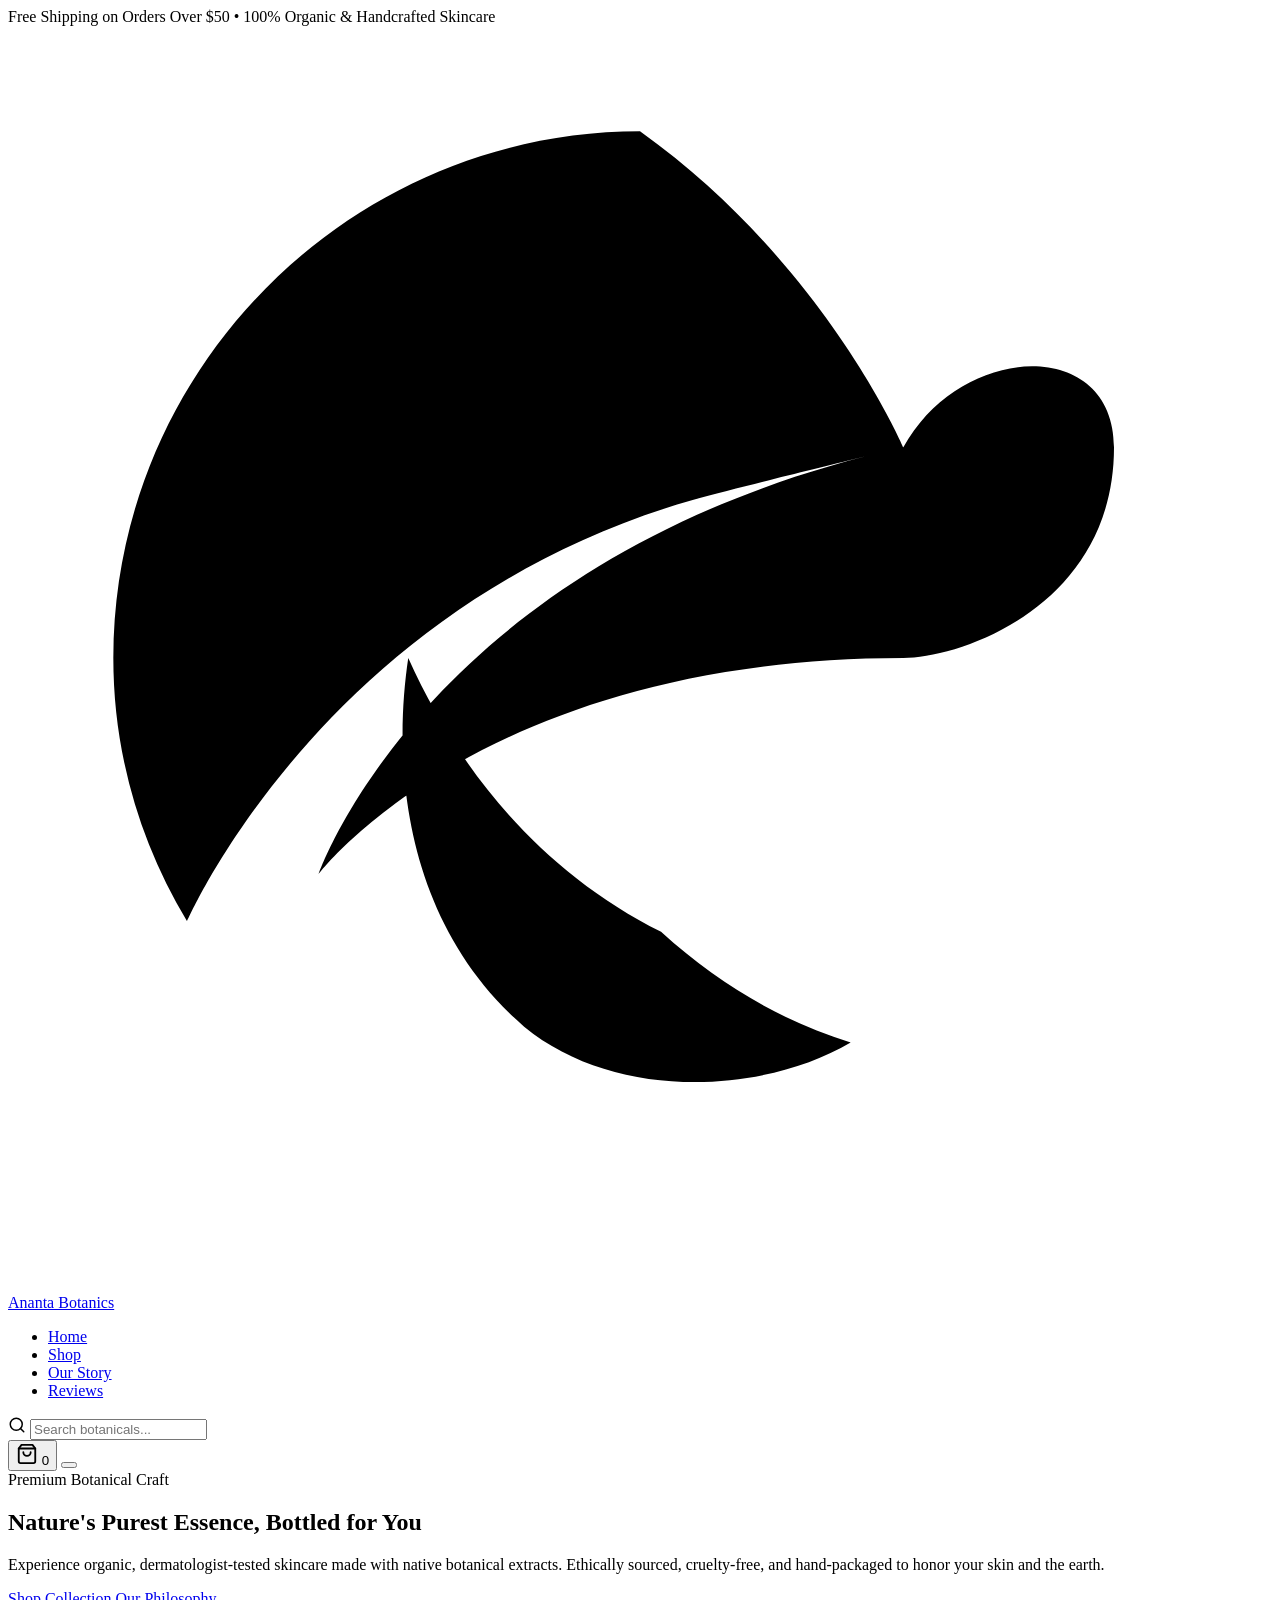
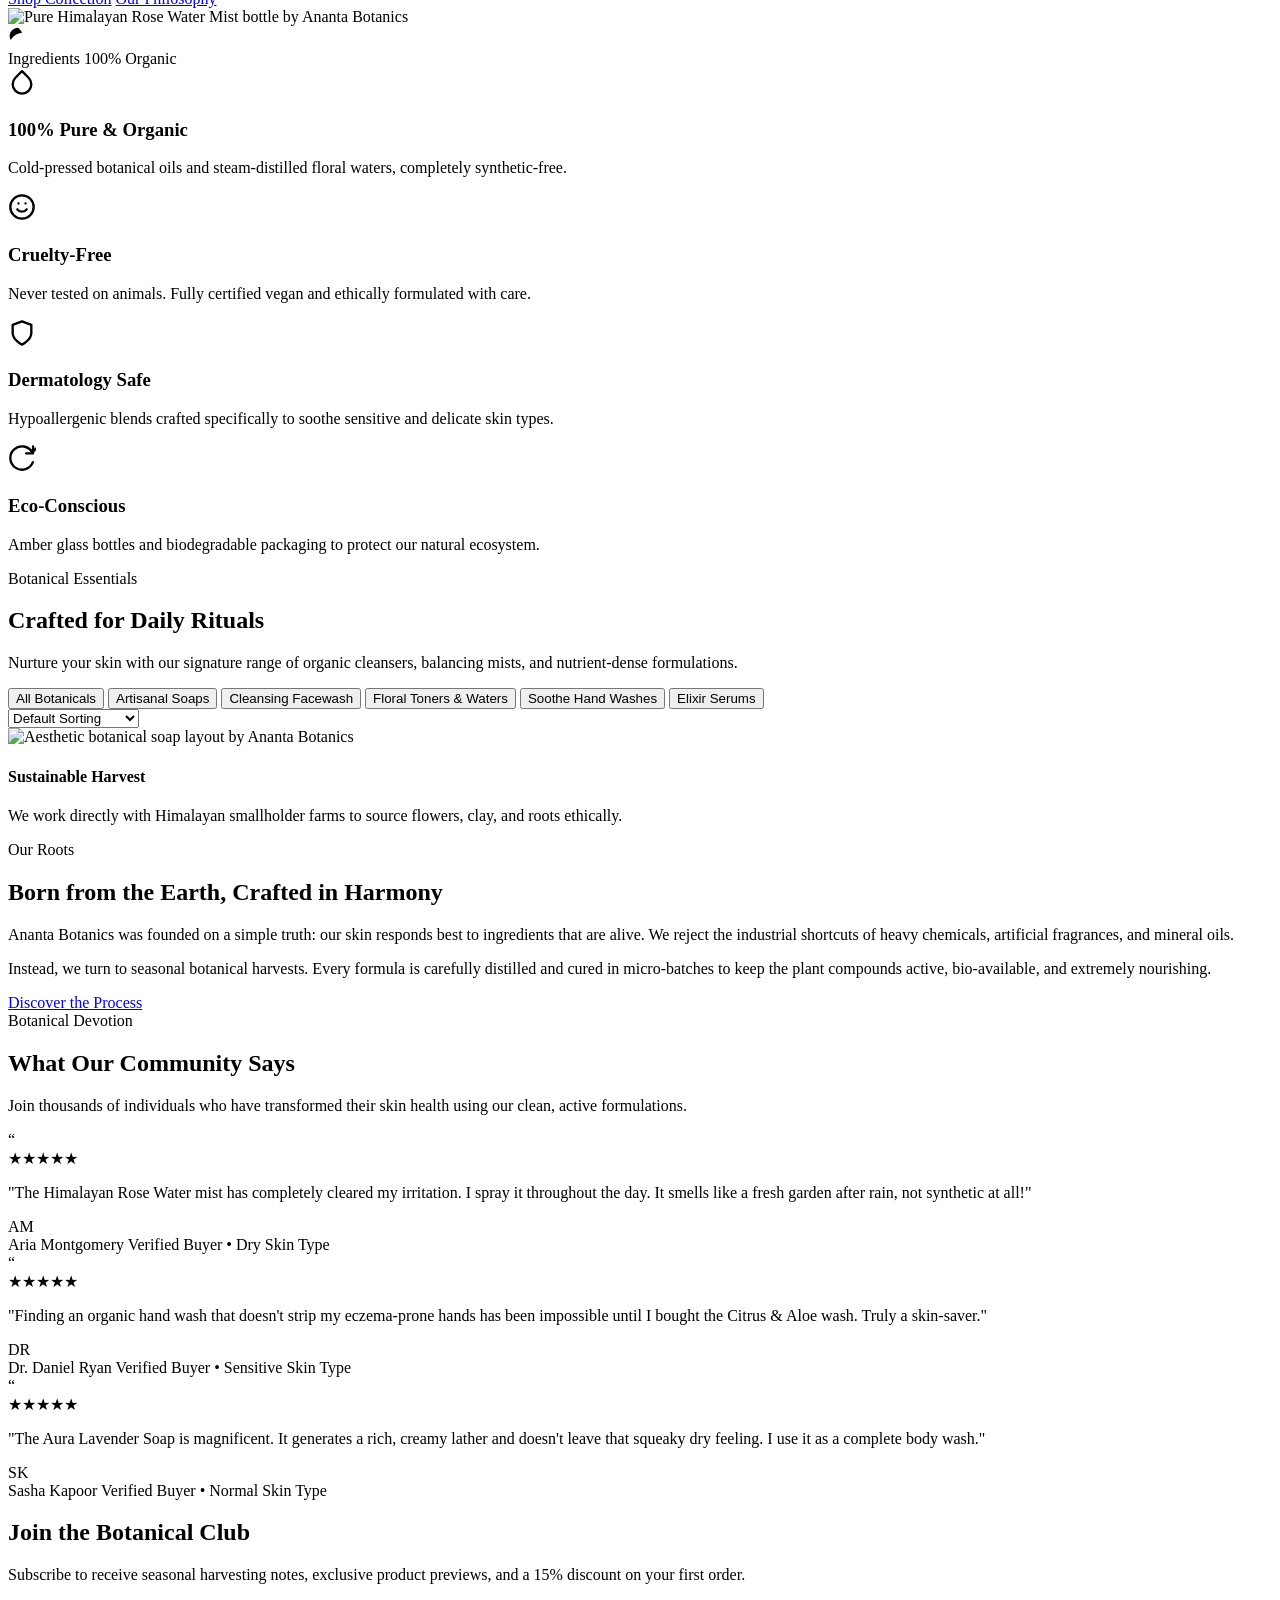
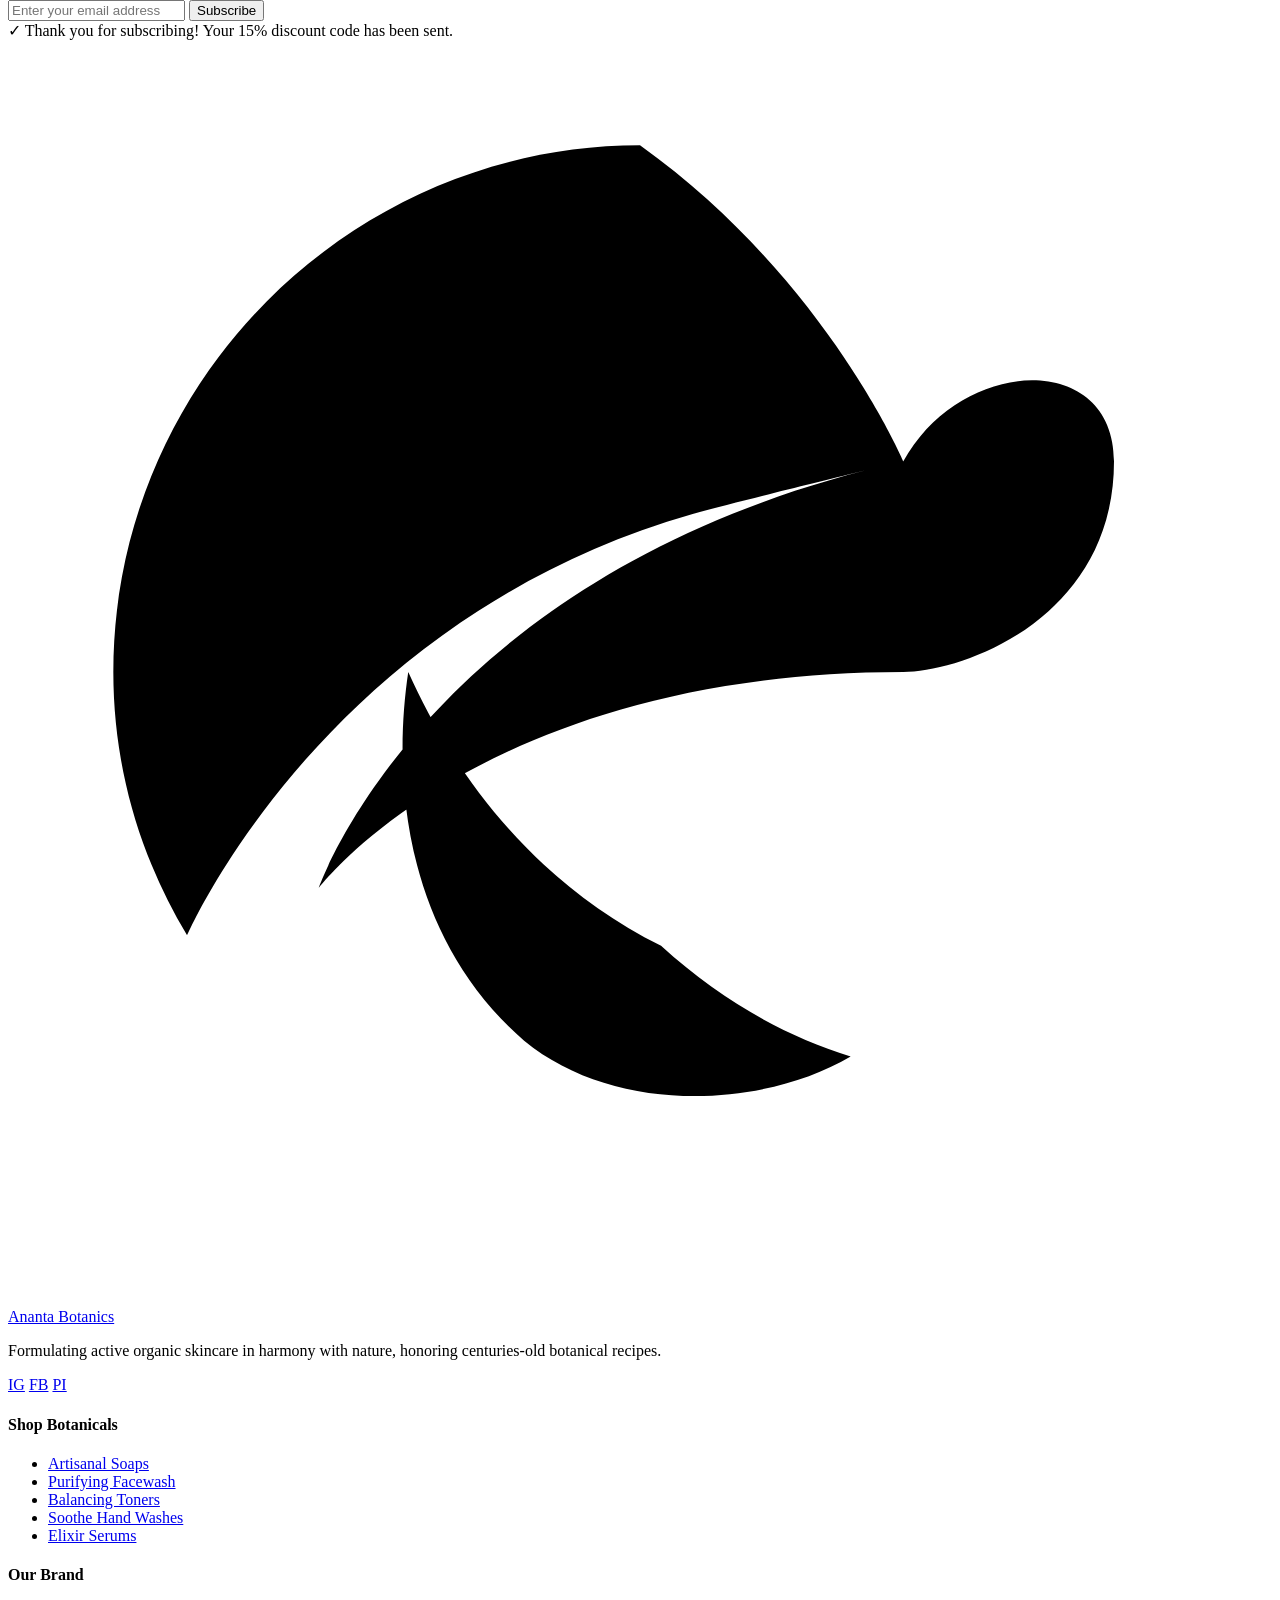
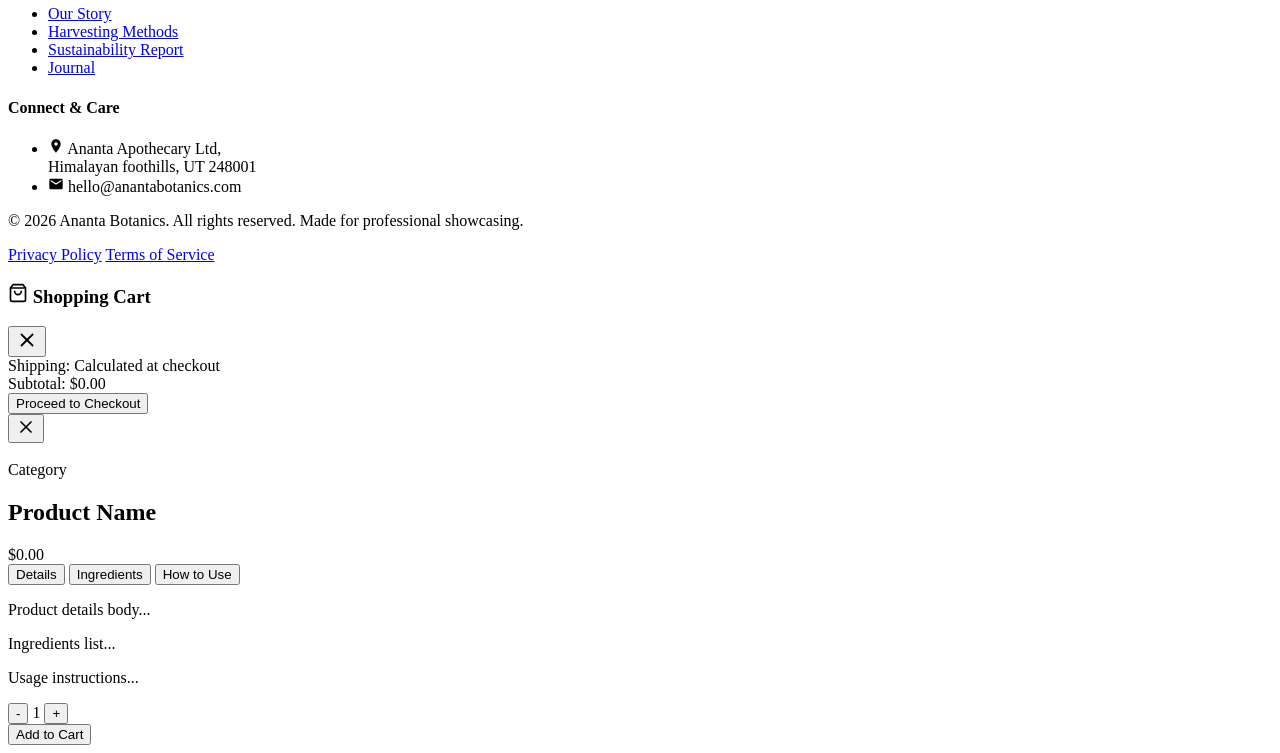
==== commit b60850cd: "Add files via upload" ====
--- a/index.html
+++ b/index.html
@@ -1,1597 +1,417 @@
-<!DOCTYPE html>
-<html lang="en">
-<head>
-    <meta charset="UTF-8">
-    <meta name="viewport" content="width=device-width, initial-scale=1.0">
-    <title>ANANTA Botanics | Ancient Wisdom, Modern Wellness</title>
-    <link rel="preconnect" href="[fonts.googleapis.com](https://fonts.googleapis.com)">
-    <link rel="preconnect" href="[fonts.gstatic.com](https://fonts.gstatic.com)" crossorigin>
-    <link href="[fonts.googleapis.com](https://fonts.googleapis.com/css2?family=Cormorant+Garamond:ital,wght@0,400;0,600;0,700;1,400&family=Jost:wght@300;400;500;600&display=swap)" rel="stylesheet">
-    <style>
-        :root {
-            --primary: #2D5016;
-            --primary-light: #4A7C23;
-            --secondary: #8B6914;
-            --accent: #D4A853;
-            --cream: #FDF8F0;
-            --cream-dark: #F5EBD9;
-            --text: #2C2C2C;
-            --text-light: #5A5A5A;
-            --white: #FFFFFF;
-        }
-
-        * {
-            margin: 0;
-            padding: 0;
-            box-sizing: border-box;
-        }
-
-        html {
-            scroll-behavior: smooth;
-        }
-
-        body {
-            font-family: 'Jost', sans-serif;
-            color: var(--text);
-            line-height: 1.7;
-            background: var(--cream);
-        }
-
-        h1, h2, h3, h4 {
-            font-family: 'Cormorant Garamond', serif;
-            font-weight: 600;
-            line-height: 1.2;
-        }
-
-        /* Navigation */
-        .navbar {
-            position: fixed;
-            top: 0;
-            width: 100%;
-            padding: 1rem 5%;
-            display: flex;
-            justify-content: space-between;
-            align-items: center;
-            z-index: 1000;
-            transition: all 0.3s ease;
-            background: transparent;
-        }
-
-        .navbar.scrolled {
-            background: var(--white);
-            box-shadow: 0 2px 20px rgba(0,0,0,0.08);
-            padding: 0.8rem 5%;
-        }
-
-        .logo {
-            display: flex;
-            align-items: center;
-            gap: 0.5rem;
-            text-decoration: none;
-        }
-
-        .logo-icon {
-            width: 50px;
-            height: 50px;
-        }
-
-        .logo-text {
-            font-family: 'Cormorant Garamond', serif;
-            font-size: 1.8rem;
-            font-weight: 700;
-            color: var(--primary);
-            letter-spacing: 2px;
-        }
-
-        .logo-tagline {
-            font-size: 0.65rem;
-            color: var(--secondary);
-            letter-spacing: 3px;
-            text-transform: uppercase;
-            margin-top: -5px;
-        }
-
-        .nav-links {
-            display: flex;
-            gap: 2.5rem;
-            list-style: none;
-        }
-
-        .nav-links a {
-            text-decoration: none;
-            color: var(--text);
-            font-weight: 400;
-            font-size: 0.95rem;
-            letter-spacing: 0.5px;
-            transition: color 0.3s;
-            position: relative;
-        }
-
-        .nav-links a::after {
-            content: '';
-            position: absolute;
-            bottom: -5px;
-            left: 0;
-            width: 0;
-            height: 2px;
-            background: var(--accent);
-            transition: width 0.3s;
-        }
-
-        .nav-links a:hover::after {
-            width: 100%;
-        }
-
-        .nav-links a:hover {
-            color: var(--primary);
-        }
-
-        .nav-cta {
-            background: var(--primary);
-            color: var(--white) !important;
-            padding: 0.7rem 1.5rem;
-            border-radius: 30px;
-            font-weight: 500;
-        }
-
-        .nav-cta:hover {
-            background: var(--primary-light);
-        }
-
-        .nav-cta::after {
-            display: none !important;
-        }
-
-        .mobile-menu {
-            display: none;
-            flex-direction: column;
-            gap: 5px;
-            cursor: pointer;
-            background: none;
-            border: none;
-        }
-
-        .mobile-menu span {
-            width: 25px;
-            height: 2px;
-            background: var(--primary);
-            transition: 0.3s;
-        }
-
-        /* Hero Section */
-        .hero {
-            min-height: 100vh;
-            display: flex;
-            align-items: center;
-            position: relative;
-            overflow: hidden;
-            background: linear-gradient(135deg, var(--cream) 0%, var(--cream-dark) 100%);
-        }
-
-        .hero-bg-pattern {
-            position: absolute;
-            top: 0;
-            right: 0;
-            width: 60%;
-            height: 100%;
-            opacity: 0.1;
-            background-image: url("data:image/svg+xml,%3Csvg width='60' height='60' viewBox='0 0 60 60' xmlns='[w3.org](http://www.w3.org/2000/svg)'%3E%3Cg fill='none' fill-rule='evenodd'%3E%3Cg fill='%232D5016' fill-opacity='0.4'%3E%3Cpath d='M36 34v-4h-2v4h-4v2h4v4h2v-4h4v-2h-4zm0-30V0h-2v4h-4v2h4v4h2V6h4V4h-4zM6 34v-4H4v4H0v2h4v4h2v-4h4v-2H6zM6 4V0H4v4H0v2h4v4h2V6h4V4H6z'/%3E%3C/g%3E%3C/g%3E%3C/svg%3E");
-        }
-
-        .hero-content {
-            display: grid;
-            grid-template-columns: 1fr 1fr;
-            gap: 4rem;
-            max-width: 1400px;
-            margin: 0 auto;
-            padding: 8rem 5% 4rem;
-            align-items: center;
-        }
-
-        .hero-text {
-            z-index: 2;
-        }
-
-        .hero-badge {
-            display: inline-flex;
-            align-items: center;
-            gap: 0.5rem;
-            background: var(--white);
-            padding: 0.5rem 1rem;
-            border-radius: 30px;
-            font-size: 0.85rem;
-            color: var(--secondary);
-            margin-bottom: 1.5rem;
-            box-shadow: 0 2px 15px rgba(0,0,0,0.05);
-        }
-
-        .hero-badge svg {
-            width: 18px;
-            height: 18px;
-        }
-
-        .hero h1 {
-            font-size: 4rem;
-            color: var(--primary);
-            margin-bottom: 1.5rem;
-            line-height: 1.1;
-        }
-
-        .hero h1 span {
-            color: var(--secondary);
-            font-style: italic;
-        }
-
-        .hero p {
-            font-size: 1.2rem;
-            color: var(--text-light);
-            margin-bottom: 2.5rem;
-            max-width: 500px;
-        }
-
-        .hero-buttons {
-            display: flex;
-            gap: 1rem;
-            flex-wrap: wrap;
-        }
-
-        .btn {
-            padding: 1rem 2rem;
-            border-radius: 50px;
-            font-family: 'Jost', sans-serif;
-            font-size: 1rem;
-            font-weight: 500;
-            text-decoration: none;
-            cursor: pointer;
-            transition: all 0.3s ease;
-            display: inline-flex;
-            align-items: center;
-            gap: 0.5rem;
-            border: none;
-        }
-
-        .btn-primary {
-            background: var(--primary);
-            color: var(--white);
-        }
-
-        .btn-primary:hover {
-            background: var(--primary-light);
-            transform: translateY(-2px);
-            box-shadow: 0 10px 30px rgba(45, 80, 22, 0.3);
-        }
-
-        .btn-secondary {
-            background: transparent;
-            color: var(--primary);
-            border: 2px solid var(--primary);
-        }
-
-        .btn-secondary:hover {
-            background: var(--primary);
-            color: var(--white);
-        }
-
-        .hero-visual {
-            position: relative;
-            display: flex;
-            justify-content: center;
-            align-items: center;
-        }
-
-        .hero-image-container {
-            position: relative;
-            width: 100%;
-            max-width: 500px;
-        }
-
-        .hero-circle {
-            position: absolute;
-            border-radius: 50%;
-            border: 1px solid var(--accent);
-            opacity: 0.3;
-        }
-
-        .hero-circle-1 {
-            width: 400px;
-            height: 400px;
-            top: 50%;
-            left: 50%;
-            transform: translate(-50%, -50%);
-            animation: pulse 4s ease-in-out infinite;
-        }
-
-        .hero-circle-2 {
-            width: 500px;
-            height: 500px;
-            top: 50%;
-            left: 50%;
-            transform: translate(-50%, -50%);
-            animation: pulse 4s ease-in-out infinite 0.5s;
-        }
-
-        @keyframes pulse {
-            0%, 100% { opacity: 0.3; transform: translate(-50%, -50%) scale(1); }
-            50% { opacity: 0.1; transform: translate(-50%, -50%) scale(1.05); }
-        }
-
-        .hero-main-image {
-            width: 100%;
-            height: 450px;
-            background: linear-gradient(45deg, var(--primary) 0%, var(--primary-light) 100%);
-            border-radius: 200px 200px 100px 100px;
-            display: flex;
-            align-items: center;
-            justify-content: center;
-            position: relative;
-            overflow: hidden;
-        }
-
-        .hero-plant {
-            font-size: 200px;
-            opacity: 0.9;
-        }
-
-        .floating-card {
-            position: absolute;
-            background: var(--white);
-            padding: 1rem 1.5rem;
-            border-radius: 15px;
-            box-shadow: 0 10px 40px rgba(0,0,0,0.1);
-            display: flex;
-            align-items: center;
-            gap: 0.8rem;
-        }
-
-        .floating-card-1 {
-            top: 20%;
-            left: -20%;
-            animation: float 3s ease-in-out infinite;
-        }
-
-        .floating-card-2 {
-            bottom: 25%;
-            right: -15%;
-            animation: float 3s ease-in-out infinite 1s;
-        }
-
-        @keyframes float {
-            0%, 100% { transform: translateY(0); }
-            50% { transform: translateY(-10px); }
-        }
-
-        .floating-icon {
-            width: 45px;
-            height: 45px;
-            background: var(--cream);
-            border-radius: 12px;
-            display: flex;
-            align-items: center;
-            justify-content: center;
-            font-size: 1.5rem;
-        }
-
-        .floating-text h4 {
-            font-size: 0.9rem;
-            color: var(--text);
-        }
-
-        .floating-text p {
-            font-size: 0.75rem;
-            color: var(--text-light);
-            margin: 0;
-        }
-
-        /* Stats Bar */
-        .stats-bar {
-            background: var(--white);
-            padding: 3rem 5%;
-            border-top: 1px solid rgba(0,0,0,0.05);
-            border-bottom: 1px solid rgba(0,0,0,0.05);
-        }
-
-        .stats-container {
-            max-width: 1200px;
-            margin: 0 auto;
-            display: grid;
-            grid-template-columns: repeat(4, 1fr);
-            gap: 2rem;
-            text-align: center;
-        }
-
-        .stat-item {
-            padding: 1rem;
-        }
-
-        .stat-number {
-            font-family: 'Cormorant Garamond', serif;
-            font-size: 3rem;
-            font-weight: 700;
-            color: var(--primary);
-            line-height: 1;
-        }
-
-        .stat-label {
-            color: var(--text-light);
-            font-size: 0.95rem;
-            margin-top: 0.5rem;
-        }
-
-        /* About Section */
-        .about {
-            padding: 7rem 5%;
-            background: var(--cream);
-        }
-
-        .about-container {
-            max-width: 1200px;
-            margin: 0 auto;
-            display: grid;
-            grid-template-columns: 1fr 1fr;
-            gap: 5rem;
-            align-items: center;
-        }
-
-        .about-images {
-            position: relative;
-            height: 500px;
-        }
-
-        .about-img {
-            position: absolute;
-            border-radius: 20px;
-            overflow: hidden;
-            box-shadow: 0 20px 50px rgba(0,0,0,0.1);
-        }
-
-        .about-img-1 {
-            width: 280px;
-            height: 350px;
-            top: 0;
-            left: 0;
-            background: linear-gradient(135deg, #a8d5a2 0%, #7cb87c 100%);
-            display: flex;
-            align-items: center;
-            justify-content: center;
-            font-size: 100px;
-        }
-
-        .about-img-2 {
-            width: 250px;
-            height: 300px;
-            bottom: 0;
-            right: 0;
-            background: linear-gradient(135deg, var(--accent) 0%, var(--secondary) 100%);
-            display: flex;
-            align-items: center;
-            justify-content: center;
-            font-size: 80px;
-        }
-
-        .experience-badge {
-            position: absolute;
-            bottom: 80px;
-            left: 50%;
-            transform: translateX(-50%);
-            background: var(--primary);
-            color: var(--white);
-            padding: 1.5rem 2rem;
-            border-radius: 15px;
-            text-align: center;
-            box-shadow: 0 15px 40px rgba(45, 80, 22, 0.3);
-        }
-
-        .experience-badge .number {
-            font-family: 'Cormorant Garamond', serif;
-            font-size: 2.5rem;
-            font-weight: 700;
-            line-height: 1;
-        }
-
-        .experience-badge .text {
-            font-size: 0.85rem;
-            opacity: 0.9;
-        }
-
-        .section-label {
-            display: inline-flex;
-            align-items: center;
-            gap: 0.5rem;
-            color: var(--secondary);
-            font-size: 0.9rem;
-            font-weight: 500;
-            letter-spacing: 2px;
-            text-transform: uppercase;
-            margin-bottom: 1rem;
-        }
-
-        .section-label::before {
-            content: '';
-            width: 30px;
-            height: 2px;
-            background: var(--accent);
-        }
-
-        .about-content h2 {
-            font-size: 3rem;
-            color: var(--primary);
-            margin-bottom: 1.5rem;
-        }
-
-        .about-content h2 span {
-            color: var(--secondary);
-        }
-
-        .about-content > p {
-            color: var(--text-light);
-            margin-bottom: 2rem;
-            font-size: 1.1rem;
-        }
-
-        .about-features {
-            display: grid;
-            grid-template-columns: 1fr 1fr;
-            gap: 1.5rem;
-            margin-bottom: 2rem;
-        }
-
-        .about-feature {
-            display: flex;
-            align-items: flex-start;
-            gap: 1rem;
-        }
-
-        .feature-icon {
-            width: 50px;
-            height: 50px;
-            background: var(--cream-dark);
-            border-radius: 12px;
-            display: flex;
-            align-items: center;
-            justify-content: center;
-            font-size: 1.5rem;
-            flex-shrink: 0;
-        }
-
-        .feature-text h4 {
-            font-size: 1.1rem;
-            color: var(--text);
-            margin-bottom: 0.3rem;
-        }
-
-        .feature-text p {
-            font-size: 0.9rem;
-            color: var(--text-light);
-        }
-
-        /* Products Section */
-        .products {
-            padding: 7rem 5%;
-            background: var(--white);
-        }
-
-        .section-header {
-            text-align: center;
-            max-width: 600px;
-            margin: 0 auto 4rem;
-        }
-
-        .section-header h2 {
-            font-size: 3rem;
-            color: var(--primary);
-            margin-bottom: 1rem;
-        }
-
-        .section-header p {
-            color: var(--text-light);
-            font-size: 1.1rem;
-        }
-
-        .products-grid {
-            max-width: 1200px;
-            margin: 0 auto;
-            display: grid;
-            grid-template-columns: repeat(4, 1fr);
-            gap: 2rem;
-        }
-
-        .product-card {
-            background: var(--cream);
-            border-radius: 20px;
-            padding: 2rem;
-            text-align: center;
-            transition: all 0.3s ease;
-            position: relative;
-            overflow: hidden;
-        }
-
-        .product-card:hover {
-            transform: translateY(-10px);
-            box-shadow: 0 20px 50px rgba(0,0,0,0.1);
-        }
-
-        .product-badge {
-            position: absolute;
-            top: 1rem;
-            right: 1rem;
-            background: var(--accent);
-            color: var(--white);
-            padding: 0.3rem 0.8rem;
-            border-radius: 20px;
-            font-size: 0.75rem;
-            font-weight: 500;
-        }
-
-        .product-image {
-            width: 150px;
-            height: 180px;
-            margin: 0 auto 1.5rem;
-            background: linear-gradient(135deg, var(--primary) 0%, var(--primary-light) 100%);
-            border-radius: 75px 75px 30px 30px;
-            display: flex;
-            align-items: center;
-            justify-content: center;
-            font-size: 60px;
-        }
-
-        .product-category {
-            color: var(--secondary);
-            font-size: 0.8rem;
-            font-weight: 500;
-            letter-spacing: 1px;
-            text-transform: uppercase;
-            margin-bottom: 0.5rem;
-        }
-
-        .product-card h3 {
-            font-size: 1.4rem;
-            color: var(--text);
-            margin-bottom: 0.5rem;
-        }
-
-        .product-card p {
-            font-size: 0.9rem;
-            color: var(--text-light);
-            margin-bottom: 1rem;
-        }
-
-        .product-price {
-            font-family: 'Cormorant Garamond', serif;
-            font-size: 1.5rem;
-            font-weight: 700;
-            color: var(--primary);
-            margin-bottom: 1rem;
-        }
-
-        .product-btn {
-            background: var(--primary);
-            color: var(--white);
-            border: none;
-            padding: 0.8rem 1.5rem;
-            border-radius: 30px;
-            font-family: 'Jost', sans-serif;
-            font-size: 0.9rem;
-            cursor: pointer;
-            transition: all 0.3s;
-            width: 100%;
-        }
-
-        .product-btn:hover {
-            background: var(--primary-light);
-        }
-
-        /* Benefits Section */
-        .benefits {
-            padding: 7rem 5%;
-            background: var(--primary);
-            position: relative;
-            overflow: hidden;
-        }
-
-        .benefits-pattern {
-            position: absolute;
-            top: 0;
-            left: 0;
-            width: 100%;
-            height: 100%;
-            opacity: 0.05;
-            background-image: url("data:image/svg+xml,%3Csvg width='80' height='80' viewBox='0 0 80 80' xmlns='[w3.org](http://www.w3.org/2000/svg)'%3E%3Cg fill='none' fill-rule='evenodd'%3E%3Cg fill='%23ffffff' fill-opacity='1'%3E%3Cpath d='M50 50c0-5.523 4.477-10 10-10s10 4.477 10 10-4.477 10-10 10c0 5.523-4.477 10-10 10s-10-4.477-10-10 4.477-10 10-10zM10 10c0-5.523 4.477-10 10-10s10 4.477 10 10-4.477 10-10 10c0 5.523-4.477 10-10 10S0 25.523 0 20s4.477-10 10-10zm10 8c4.418 0 8-3.582 8-8s-3.582-8-8-8-8 3.582-8 8 3.582 8 8 8zm40 40c4.418 0 8-3.582 8-8s-3.582-8-8-8-8 3.582-8 8 3.582 8 8 8z' /%3E%3C/g%3E%3C/g%3E%3C/svg%3E");
-        }
-
-        .benefits-container {
-            max-width: 1200px;
-            margin: 0 auto;
-            position: relative;
-            z-index: 1;
-        }
-
-        .benefits .section-header {
-            color: var(--white);
-        }
-
-        .benefits .section-header h2 {
-            color: var(--white);
-        }
-
-        .benefits .section-header p {
-            color: rgba(255,255,255,0.8);
-        }
-
-        .benefits .section-label {
-            color: var(--accent);
-        }
-
-        .benefits .section-label::before {
-            background: var(--accent);
-        }
-
-        .benefits-grid {
-            display: grid;
-            grid-template-columns: repeat(3, 1fr);
-            gap: 2rem;
-        }
-
-        .benefit-card {
-            background: rgba(255,255,255,0.1);
-            backdrop-filter: blur(10px);
-            border: 1px solid rgba(255,255,255,0.1);
-            padding: 2.5rem;
-            border-radius: 20px;
-            text-align: center;
-            transition: all 0.3s;
-        }
-
-        .benefit-card:hover {
-            background: rgba(255,255,255,0.15);
-            transform: translateY(-5px);
-        }
-
-        .benefit-icon {
-            width: 80px;
-            height: 80px;
-            background: var(--accent);
-            border-radius: 50%;
-            display: flex;
-            align-items: center;
-            justify-content: center;
-            margin: 0 auto 1.5rem;
-            font-size: 2.5rem;
-        }
-
-        .benefit-card h3 {
-            font-size: 1.4rem;
-            color: var(--white);
-            margin-bottom: 1rem;
-        }
-
-        .benefit-card p {
-            color: rgba(255,255,255,0.8);
-            font-size: 0.95rem;
-        }
-
-        /* Testimonials */
-        .testimonials {
-            padding: 7rem 5%;
-            background: var(--cream);
-        }
-
-        .testimonials-grid {
-            max-width: 1200px;
-            margin: 0 auto;
-            display: grid;
-            grid-template-columns: repeat(3, 1fr);
-            gap: 2rem;
-        }
-
-        .testimonial-card {
-            background: var(--white);
-            padding: 2.5rem;
-            border-radius: 20px;
-            box-shadow: 0 10px 40px rgba(0,0,0,0.05);
-        }
-
-        .testimonial-stars {
-            color: var(--accent);
-            font-size: 1.2rem;
-            margin-bottom: 1rem;
-        }
-
-        .testimonial-text {
-            font-size: 1.05rem;
-            color: var(--text);
-            margin-bottom: 1.5rem;
-            font-style: italic;
-            line-height: 1.8;
-        }
-
-        .testimonial-author {
-            display: flex;
-            align-items: center;
-            gap: 1rem;
-        }
-
-        .author-avatar {
-            width: 55px;
-            height: 55px;
-            background: linear-gradient(135deg, var(--primary) 0%, var(--primary-light) 100%);
-            border-radius: 50%;
-            display: flex;
-            align-items: center;
-            justify-content: center;
-            color: var(--white);
-            font-size: 1.3rem;
-            font-weight: 600;
-        }
-
-        .author-info h4 {
-            font-size: 1.1rem;
-            color: var(--text);
-        }
-
-        .author-info p {
-            font-size: 0.85rem;
-            color: var(--text-light);
-        }
-
-        /* Ingredients Section */
-        .ingredients {
-            padding: 7rem 5%;
-            background: var(--white);
-        }
-
-        .ingredients-container {
-            max-width: 1200px;
-            margin: 0 auto;
-        }
-
-        .ingredients-grid {
-            display: grid;
-            grid-template-columns: repeat(6, 1fr);
-            gap: 1.5rem;
-        }
-
-        .ingredient-item {
-            text-align: center;
-            padding: 2rem 1rem;
-            background: var(--cream);
-            border-radius: 20px;
-            transition: all 0.3s;
-        }
-
-        .ingredient-item:hover {
-            transform: translateY(-5px);
-            box-shadow: 0 15px 40px rgba(0,0,0,0.08);
-        }
-
-        .ingredient-icon {
-            width: 80px;
-            height: 80px;
-            margin: 0 auto 1rem;
-            background: var(--white);
-            border-radius: 50%;
-            display: flex;
-            align-items: center;
-            justify-content: center;
-            font-size: 2.5rem;
-        }
-
-        .ingredient-item h4 {
-            font-size: 1.1rem;
-            color: var(--text);
-            margin-bottom: 0.3rem;
-        }
-
-        .ingredient-item p {
-            font-size: 0.8rem;
-            color: var(--text-light);
-        }
-
-        /* Newsletter */
-        .newsletter {
-            padding: 5rem 5%;
-            background: linear-gradient(135deg, var(--cream-dark) 0%, var(--cream) 100%);
-        }
-
-        .newsletter-container {
-            max-width: 700px;
-            margin: 0 auto;
-            text-align: center;
-        }
-
-        .newsletter h2 {
-            font-size: 2.5rem;
-            color: var(--primary);
-            margin-bottom: 1rem;
-        }
-
-        .newsletter p {
-            color: var(--text-light);
-            margin-bottom: 2rem;
-        }
-
-        .newsletter-form {
-            display: flex;
-            gap: 1rem;
-            max-width: 500px;
-            margin: 0 auto;
-        }
-
-        .newsletter-form input {
-            flex: 1;
-            padding: 1rem 1.5rem;
-            border: 2px solid var(--cream-dark);
-            border-radius: 50px;
-            font-family: 'Jost', sans-serif;
-            font-size: 1rem;
-            background: var(--white);
-            transition: border-color 0.3s;
-        }
-
-        .newsletter-form input:focus {
-            outline: none;
-            border-color: var(--primary);
-        }
-
-        .newsletter-form button {
-            padding: 1rem 2rem;
-            background: var(--primary);
-            color: var(--white);
-            border: none;
-            border-radius: 50px;
-            font-family: 'Jost', sans-serif;
-            font-size: 1rem;
-            font-weight: 500;
-            cursor: pointer;
-            transition: all 0.3s;
-        }
-
-        .newsletter-form button:hover {
-            background: var(--primary-light);
-        }
-
-        /* Footer */
-        .footer {
-            background: var(--text);
-            color: var(--white);
-            padding: 5rem 5% 2rem;
-        }
-
-        .footer-container {
-            max-width: 1200px;
-            margin: 0 auto;
-        }
-
-        .footer-grid {
-            display: grid;
-            grid-template-columns: 2fr 1fr 1fr 1fr;
-            gap: 3rem;
-            margin-bottom: 3rem;
-        }
-
-        .footer-brand .logo-text {
-            color: var(--white);
-            font-size: 2rem;
-            margin-bottom: 1rem;
-            display: block;
-        }
-
-        .footer-brand p {
-            color: rgba(255,255,255,0.7);
-            margin-bottom: 1.5rem;
-            line-height: 1.8;
-        }
-
-        .footer-social {
-            display: flex;
-            gap: 1rem;
-        }
-
-        .footer-social a {
-            width: 40px;
-            height: 40px;
-            background: rgba(255,255,255,0.1);
-            border-radius: 50%;
-            display: flex;
-            align-items: center;
-            justify-content: center;
-            color: var(--white);
-            text-decoration: none;
-            transition: all 0.3s;
-        }
-
-        .footer-social a:hover {
-            background: var(--accent);
-        }
-
-        .footer-column h4 {
-            font-size: 1.2rem;
-            margin-bottom: 1.5rem;
-            color: var(--white);
-        }
-
-        .footer-column ul {
-            list-style: none;
-        }
-
-        .footer-column li {
-            margin-bottom: 0.8rem;
-        }
-
-        .footer-column a {
-            color: rgba(255,255,255,0.7);
-            text-decoration: none;
-            transition: color 0.3s;
-        }
-
-        .footer-column a:hover {
-            color: var(--accent);
-        }
-
-        .footer-bottom {
-            border-top: 1px solid rgba(255,255,255,0.1);
-            padding-top: 2rem;
-            display: flex;
-            justify-content: space-between;
-            align-items: center;
-            flex-wrap: wrap;
-            gap: 1rem;
-        }
-
-        .footer-bottom p {
-            color: rgba(255,255,255,0.5);
-            font-size: 0.9rem;
-        }
-
-        .footer-certifications {
-            display: flex;
-            gap: 1.5rem;
-        }
-
-        .certification {
-            display: flex;
-            align-items: center;
-            gap: 0.5rem;
-            color: rgba(255,255,255,0.7);
-            font-size: 0.85rem;
-        }
-
-        /* Responsive Design */
-        @media (max-width: 1024px) {
-            .hero-content {
-                grid-template-columns: 1fr;
-                text-align: center;
-            }
-
-            .hero h1 {
-                font-size: 3rem;
-            }
-
-            .hero p {
-                margin: 0 auto 2.5rem;
-            }
-
-            .hero-buttons {
-                justify-content: center;
-            }
-
-            .hero-visual {
-                display: none;
-            }
-
-            .about-container {
-                grid-template-columns: 1fr;
-            }
-
-            .about-images {
-                height: 400px;
-                margin-bottom: 2rem;
-            }
-
-            .products-grid {
-                grid-template-columns: repeat(2, 1fr);
-            }
-
-            .benefits-grid {
-                grid-template-columns: repeat(2, 1fr);
-            }
-
-            .testimonials-grid {
-                grid-template-columns: 1fr;
-            }
-
-            .ingredients-grid {
-                grid-template-columns: repeat(3, 1fr);
-            }
-
-            .footer-grid {
-                grid-template-columns: repeat(2, 1fr);
-            }
-
-            .stats-container {
-                grid-template-columns: repeat(2, 1fr);
-            }
-        }
-
-        @media (max-width: 768px) {
-            .nav-links {
-                display: none;
-            }
-
-            .mobile-menu {
-                display: flex;
-            }
-
-            .hero h1 {
-                font-size: 2.5rem;
-            }
-
-            .section-header h2,
-            .about-content h2 {
-                font-size: 2.2rem;
-            }
-
-            .products-grid {
-                grid-template-columns: 1fr;
-            }
-
-            .benefits-grid {
-                grid-template-columns: 1fr;
-            }
-
-            .ingredients-grid {
-                grid-template-columns: repeat(2, 1fr);
-            }
-
-            .newsletter-form {
-                flex-direction: column;
-            }
-
-            .footer-grid {
-                grid-template-columns: 1fr;
-            }
-
-            .footer-bottom {
-                flex-direction: column;
-                text-align: center;
-            }
-
-            .about-features {
-                grid-template-columns: 1fr;
-            }
-        }
-    </style>
-</head>
-<body>
-    <!-- Navigation -->
-    <nav class="navbar" id="navbar">
-        <a href="#" class="logo">
-            <svg class="logo-icon" viewBox="0 0 50 50" fill="none" xmlns="[w3.org](http://www.w3.org/2000/svg)">
-                <circle cx="25" cy="25" r="23" stroke="#2D5016" stroke-width="2" fill="none"/>
-                <path d="M25 8 C25 8 20 18 20 25 C20 32 22 38 25 42 C28 38 30 32 30 25 C30 18 25 8 25 8Z" fill="#2D5016"/>
-                <path d="M25 15 C22 18 18 22 16 25 C18 28 22 32 25 35" stroke="#4A7C23" stroke-width="1.5" fill="none"/>
-                <path d="M25 15 C28 18 32 22 34 25 C32 28 28 32 25 35" stroke="#4A7C23" stroke-width="1.5" fill="none"/>
-            </svg>
-            <div>
-                <span class="logo-text">ANANTA</span>
-                <div class="logo-tagline">Botanics</div>
-            </div>
-        </a>
-        <ul class="nav-links">
-            <li><a href="#about">About</a></li>
-            <li><a href="#products">Products</a></li>
-            <li><a href="#benefits">Benefits</a></li>
-            <li><a href="#testimonials">Reviews</a></li>
-            <li><a href="#contact" class="nav-cta">Contact Us</a></li>
-        </ul>
-        <button class="mobile-menu" aria-label="Menu">
-            <span></span>
-            <span></span>
-            <span></span>
-        </button>
-    </nav>
-
-    <!-- Hero Section -->
-    <section class="hero">
-        <div class="hero-bg-pattern"></div>
-        <div class="hero-content">
-            <div class="hero-text">
-                <div class="hero-badge">
-                    <svg viewBox="0 0 24 24" fill="currentColor"><path d="M12 2L9.19 8.63L2 9.24L7.46 13.97L5.82 21L12 17.27L18.18 21L16.54 13.97L22 9.24L14.81 8.63L12 2Z"/></svg>
-                    Trusted by 50,000+ Wellness Seekers
-                </div>
-                <h1>Ancient Wisdom for <span>Modern Wellness</span></h1>
-                <p>Discover the transformative power of Ayurveda with ANANTA Botanics. Our scientifically-formulated herbal remedies blend 5,000 years of wisdom with modern research.</p>
-                <div class="hero-buttons">
-                    <a href="#products" class="btn btn-primary">
-                        Explore Products
-                        <svg width="20" height="20" viewBox="0 0 24 24" fill="none" stroke="currentColor" stroke-width="2"><path d="M5 12h14M12 5l7 7-7 7"/></svg>
-                    </a>
-                    <a href="#about" class="btn btn-secondary">Our Story</a>
-                </div>
-            </div>
-            <div class="hero-visual">
-                <div class="hero-image-container">
-                    <div class="hero-circle hero-circle-1"></div>
-                    <div class="hero-circle hero-circle-2"></div>
-                    <div class="hero-main-image">
-                        <span class="hero-plant">🌿</span>
-                    </div>
-                    <div class="floating-card floating-card-1">
-                        <div class="floating-icon">🍃</div>
-                        <div class="floating-text">
-                            <h4>100% Natural</h4>
-                            <p>Pure Ingredients</p>
-                        </div>
-                    </div>
-                    <div class="floating-card floating-card-2">
-                        <div class="floating-icon">✓</div>
-                        <div class="floating-text">
-                            <h4>Lab Tested</h4>
-                            <p>Quality Assured</p>
-                        </div>
-                    </div>
-                </div>
-            </div>
-        </div>
-    </section>
-
-    <!-- Stats Bar -->
-    <div class="stats-bar">
-        <div class="stats-container">
-            <div class="stat-item">
-                <div class="stat-number">50K+</div>
-                <div class="stat-label">Happy Customers</div>
-            </div>
-            <div class="stat-item">
-                <div class="stat-number">100+</div>
-                <div class="stat-label">Herbal Products</div>
-            </div>
-            <div class="stat-item">
-                <div class="stat-number">25+</div>
-                <div class="stat-label">Years Experience</div>
-            </div>
-            <div class="stat-item">
-                <div class="stat-number">15+</div>
-                <div class="stat-label">Countries Served</div>
-            </div>
-        </div>
-    </div>
-
-    <!-- About Section -->
-    <section class="about" id="about">
-        <div class="about-container">
-            <div class="about-images">
-                <div class="about-img about-img-1">🌱</div>
-                <div class="about-img about-img-2">⚗️</div>
-                <div class="experience-badge">
-                    <div class="number">25+</div>
-                    <div class="text">Years of Excellence</div>
-                </div>
-            </div>
-            <div class="about-content">
-                <div class="section-label">Our Story</div>
-                <h2>Rooted in Tradition, <span>Driven by Science</span></h2>
-                <p>ANANTA—meaning "infinite" in Sanskrit—reflects our belief in the boundless potential of nature. Founded with a vision to make authentic Ayurvedic wellness accessible to all, we combine time-tested formulations with rigorous scientific validation.</p>
-                <div class="about-features">
-                    <div class="about-feature">
-                        <div class="feature-icon">🌿</div>
-                        <div class="feature-text">
-                            <h4>Ethically Sourced</h4>
-                            <p>Herbs from sustainable farms</p>
-                        </div>
-                    </div>
-                    <div class="about-feature">
-                        <div class="feature-icon">🔬</div>
-                        <div class="feature-text">
-                            <h4>Lab Tested</h4>
-                            <p>Third-party verified purity</p>
-                        </div>
-                    </div>
-                    <div class="about-feature">
-                        <div class="feature-icon">📜</div>
-                        <div class="feature-text">
-                            <h4>Ancient Recipes</h4>
-                            <p>Traditional formulations</p>
-                        </div>
-                    </div>
-                    <div class="about-feature">
-                        <div class="feature-icon">♻️</div>
-                        <div class="feature-text">
-                            <h4>Eco-Friendly</h4>
-                            <p>Sustainable packaging</p>
-                        </div>
-                    </div>
-                </div>
-                <a href="#" class="btn btn-primary">Learn More About Us</a>
-            </div>
-        </div>
-    </section>
-
-    <!-- Products Section -->
-    <section class="products" id="products">
-        <div class="section-header">
-            <div class="section-label">Our Products</div>
-            <h2>Nature's Best, Bottled for You</h2>
-            <p>Each product is crafted with care, combining premium herbs with traditional wisdom for optimal wellness.</p>
-        </div>
-        <div class="products-grid">
-            <div class="product-card">
-                <span class="product-badge">Bestseller</span>
-                <div class="product-image">🧴</div>
-                <div class="product-category">Immunity</div>
-                <h3>Chyawanprash Gold</h3>
-                <p>Immunity-boosting superfood with 40+ herbs</p>
-                <div class="product-price">₹599</div>
-                <button class="product-btn">Add to Cart</button>
-            </div>
-            <div class="product-card">
-                <div class="product-image">💊</div>
-                <div class="product-category">Stress Relief</div>
-                <h3>Ashwagandha Capsules</h3>
-                <p>Premium KSM-66 for stress & vitality</p>
-                <div class="product-price">₹449</div>
-                <button class="product-btn">Add to Cart</button>
-            </div>
-            <div class="product-card">
-                <span class="product-badge">New</span>
-                <div class="product-image">🍯</div>
-                <div class="product-category">Digestion</div>
-                <h3>Triphala Churna</h3>
-                <p>Traditional digestive wellness blend</p>
-                <div class="product-price">₹299</div>
-                <button class="product-btn">Add to Cart</button>
-            </div>
-            <div class="product-card">
-                <div class="product-image">🫖</div>
-                <div class="product-category">Hair Care</div>
-                <h3>Bhringraj Hair Oil</h3>
-                <p>Nourishing oil for thick, lustrous hair</p>
-                <div class="product-price">₹399</div>
-                <button class="product-btn">Add to Cart</button>
-            </div>
-        </div>
-    </section>
-
-    <!-- Benefits Section -->
-    <section class="benefits" id="benefits">
-        <div class="benefits-pattern"></div>
-        <div class="benefits-container">
-            <div class="section-header">
-                <div class="section-label">Why Choose Us</div>
-                <h2>The ANANTA Difference</h2>
-                <p>We go beyond conventional standards to bring you the purest, most effective Ayurvedic formulations.</p>
-            </div>
-            <div class="benefits-grid">
-                <div class="benefit-card">
-                    <div class="benefit-icon">🌱</div>
-                    <h3>100% Natural</h3>
-                    <p>No artificial preservatives, colors, or additives. Just pure, potent herbs as nature intended.</p>
-                </div>
-                <div class="benefit-card">
-                    <div class="benefit-icon">🔬</div>
-                    <h3>Scientifically Validated</h3>
-                    <p>Each formula is backed by research and tested for purity, potency, and safety.</p>
-                </div>
-                <div class="benefit-card">
-                    <div class="benefit-icon">👨‍⚕️</div>
-                    <h3>Expert Formulated</h3>
-                    <p>Developed by Ayurvedic doctors with decades of clinical experience.</p>
-                </div>
-                <div class="benefit-card">
-                    <div class="benefit-icon">🌍</div>
-                    <h3>Sustainably Sourced</h3>
-                    <p>Ethically harvested herbs from organic farms across India.</p>
-                </div>
-                <div class="benefit-card">
-                    <div class="benefit-icon">✓</div>
-                    <h3>GMP Certified</h3>
-                    <p>Manufactured in state-of-the-art facilities with strict quality controls.</p>
-                </div>
-                <div class="benefit-card">
-                    <div class="benefit-icon">💚</div>
-                    <h3>Holistic Approach</h3>
-                    <p>Treating the root cause, not just symptoms, for lasting wellness.</p>
-                </div>
-            </div>
-        </div>
-    </section>
-
-    <!-- Testimonials -->
-    <section class="testimonials" id="testimonials">
-        <div class="section-header">
-            <div class="section-label">Testimonials</div>
-            <h2>Loved by Thousands</h2>
-            <p>Real stories from real people who transformed their health with ANANTA Botanics.</p>
-        </div>
-        <div class="testimonials-grid">
-            <div class="testimonial-card">
-                <div class="testimonial-stars">★★★★★</div>
-                <p class="testimonial-text">"After trying countless supplements, ANANTA's Ashwagandha finally helped me manage my stress. I sleep better and feel more energized throughout the day."</p>
-                <div class="testimonial-author">
-                    <div class="author-avatar">PS</div>
-                    <div class="author-info">
-                        <h4>Priya Sharma</h4>
-                        <p>Verified Buyer • Mumbai</p>
-                    </div>
-                </div>
-            </div>
-            <div class="testimonial-card">
-                <div class="testimonial-stars">★★★★★</div>
-                <p class="testimonial-text">"The Chyawanprash Gold is a game-changer for my family's immunity. We haven't had a cold in months! The quality is noticeably superior to other brands."</p>
-                <div class="testimonial-author">
-                    <div class="author-avatar">RK</div>
-                    <div class="author-info">
-                        <h4>Rajesh Kumar</h4>
-                        <p>Verified Buyer • Delhi</p>
-                    </div>
-                </div>
-            </div>
-            <div class="testimonial-card">
-                <div class="testimonial-stars">★★★★★</div>
-                <p class="testimonial-text">"I've been using Bhringraj oil for 3 months and my hair fall has reduced significantly. It's now thicker and healthier than ever. Highly recommend!"</p>
-                <div class="testimonial-author">
-                    <div class="author-avatar">AM</div>
-                    <div class="author-info">
-                        <h4>Anita Menon</h4>
-                        <p>Verified Buyer • Bangalore</p>
-                    </div>
-                </div>
-            </div>
-        </div>
-    </section>
-
-    <!-- Ingredients Section -->
-    <section class="ingredients">
-        <div class="ingredients-container">
-            <div class="section-header">
-                <div class="section-label">Our Ingredients</div>
-                <h2>Powered by Nature's Finest</h2>
-                <p>We source only the highest quality herbs, carefully selected for their potency and purity.</p>
-            </div>
-            <div class="ingredients-grid">
-                <div class="ingredient-item">
-                    <div class="ingredient-icon">🌿</div>
-                    <h4>Ashwagandha</h4>
-                    <p>Stress Relief</p>
-                </div>
-                <div class="ingredient-item">
-                    <div class="ingredient-icon">🍃</div>
-                    <h4>Tulsi</h4>
-                    <p>Immunity</p>
-                </div>
-                <div class="ingredient-item">
-                    <div class="ingredient-icon">🌾</div>
-                    <h4>Turmeric</h4>
-                    <p>Anti-inflammatory</p>
-                </div>
-                <div class="ingredient-item">
-                    <div class="ingredient-icon">🫚</div>
-                    <h4>Ginger</h4>
-                    <p>Digestion</p>
-                </div>
-                <div class="ingredient-item">
-                    <div class="ingredient-icon">🌸</div>
-                    <h4>Brahmi</h4>
-                    <p>Brain Health</p>
-                </div>
-                <div class="ingredient-item">
-                    <div class="ingredient-icon">🍂</div>
-                    <h4>Neem</h4>
-                    <p>Skin Care</p>
-                </div>
-            </div>
-        </div>
-    </section>
-
-    <!-- Newsletter -->
-    <section class="newsletter" id="contact">
-        <div class="newsletter-container">
-            <h2>Join the Wellness Journey</h2>
-            <p>Subscribe for exclusive offers, Ayurvedic wellness tips, and new product launches.</p>
-            <form class="newsletter-form">
-                <input type="email" placeholder="Enter your email address" required>
-                <button type="submit">Subscribe</button>
-            </form>
-        </div>
-    </section>
-
-    <!-- Footer -->
-    <footer class="footer">
-        <div class="footer-container">
-            <div class="footer-grid">
-                <div class="footer-brand">
-                    <span class="logo-text">ANANTA Botanics</span>
-                    <p>Bridging ancient Ayurvedic wisdom with modern wellness. Our mission is to help you achieve balance, vitality, and holistic health through nature's purest gifts.</p>
-                    <div class="footer-social">
-                        <a href="#" aria-label="Facebook">f</a>
-                        <a href="#" aria-label="Instagram">📷</a>
-                        <a href="#" aria-label="Twitter">𝕏</a>
-                        <a href="#" aria-label="YouTube">▶</a>
-                    </div>
-                </div>
-                <div class="footer-column">
-                    <h4>Quick Links</h4>
-                    <ul>
-                        <li><a href="#">About Us</a></li>
-                        <li><a href="#">Our Products</a></li>
-                        <li><a href="#">Ingredients</a></li>
-                        <li><a href="#">Blog</a></li>
-                        <li><a href="#">Contact</a></li>
-                    </ul>
-                </div>
-                <div class="footer-column">
-                    <h4>Categories</h4>
-                    <ul>
-                        <li><a href="#">Immunity</a></li>
-                        <li><a href="#">Stress Relief</a></li>
-                        <li><a href="#">Digestion</a></li>
-                        <li><a href="#">Hair Care</a></li>
-                        <li><a href="#">Skin Care</a></li>
-                    </ul>
-                </div>
-                <div class="footer-column">
-                    <h4>Support</h4>
-                    <ul>
-                        <li><a href="#">FAQs</a></li>
-                        <li><a href="#">Shipping Policy</a></li>
-                        <li><a href="#">Returns</a></li>
-                        <li><a href="#">Track Order</a></li>
-                        <li><a href="#">Privacy Policy</a></li>
-                    </ul>
-                </div>
-            </div>
-            <div class="footer-bottom">
-                <p>© 2025 ANANTA Botanics. All rights reserved.</p>
-                <div class="footer-certifications">
-                    <div class="certification">✓ GMP Certified</div>
-                    <div class="certification">✓ ISO 9001</div>
-                    <div class="certification">✓ AYUSH Approved</div>
-                </div>
-            </div>
-        </div>
-    </footer>
-
-    <script>
-        // Navbar scroll effect
-        const navbar = document.getElementById('navbar');
-        window.addEventListener('scroll', () => {
-            if (window.scrollY > 50) {
-                navbar.classList.add('scrolled');
-            } else {
-                navbar.classList.remove('scrolled');
-            }
-        });
-
-        // Smooth scroll for anchor links
-        document.querySelectorAll('a[href^="#"]').forEach(anchor => {
-            anchor.addEventListener('click', function(e) {
-                e.preventDefault();
-                const target = document.querySelector(this.getAttribute('href'));
-                if (target) {
-                    target.scrollIntoView({ behavior: 'smooth', block: 'start' });
-                }
-            });
-        });
-
-        // Newsletter form
-        document.querySelector('.newsletter-form').addEventListener('submit', function(e) {
-            e.preventDefault();
-            const email = this.querySelector('input').value;
-            alert('Thank you for subscribing! You\'ll receive wellness tips at ' + email);
-            this.reset();
-        });
-
-        // Add to cart buttons
-        document.querySelectorAll('.product-btn').forEach(btn => {
-            btn.addEventListener('click', function() {
-                this.textContent = 'Added ✓';
-                this.style.background = '#4A7C23';
-                setTimeout(() => {
-                    this.textContent = 'Add to Cart';
-                    this.style.background = '';
-                }, 2000);
-            });
-        });
-    </script>
-</body>
-</html>
+<!DOCTYPE html>
+<html lang="en">
+<head>
+  <meta charset="UTF-8">
+  <meta name="viewport" content="width=device-width, initial-scale=1.0">
+  <meta name="description" content="Discover Ananta Botanics - Premium organic skincare, hand-crafted soaps, face washes, rose water, and hand washes formulated with nature's purest botanical ingredients.">
+  <title>Ananta Botanics | Premium Organic Skincare & Botanicals</title>
+  
+  <!-- Main Stylesheet -->
+  <link rel="stylesheet" href="style.css">
+</head>
+<body>
+
+  <!-- Announcement Bar -->
+  <div class="announcement-bar">
+    Free Shipping on Orders Over $50 • 100% Organic & Handcrafted Skincare
+  </div>
+
+  <!-- Main Navigation Header -->
+  <header id="main-header">
+    <div class="header-container">
+      <!-- Logo -->
+      <a href="#" class="logo" id="logo-link">
+        <svg xmlns="http://www.w3.org/2000/svg" viewBox="0 0 24 24"><path d="M17 8C8 10 5.9 16.1 5.9 16.1S9 12 17 12C18.1 12 21 11 21 8C21 5.9 18.1 6 17 8M12.4 17.2C10 16 8.5 14 7.6 12C7.3 14 7.5 17 9.8 19C11.5 20.4 14.3 20.3 16 19.3C14.7 18.9 13.5 18.2 12.4 17.2M12 2C6.5 2 2 6.5 2 12C2 13.8 2.5 15.5 3.4 17C3.4 17 6 11 13 9C14.5 8.6 17 8 17 8S15.5 4.5 12 2Z"/></svg>
+        <span>Ananta Botanics</span>
+      </a>
+
+      <!-- Navigation Links -->
+      <nav>
+        <ul class="nav-links" id="nav-menu">
+          <li><a href="#" class="active">Home</a></li>
+          <li><a href="#shop-section">Shop</a></li>
+          <li><a href="#philosophy-section">Our Story</a></li>
+          <li><a href="#testimonials-section">Reviews</a></li>
+        </ul>
+      </nav>
+
+      <!-- Navigation Actions -->
+      <div class="nav-actions">
+        <!-- Search bar -->
+        <div class="search-box">
+          <svg xmlns="http://www.w3.org/2000/svg" width="18" height="18" viewBox="0 0 24 24" fill="none" stroke="currentColor" stroke-width="2" stroke-linecap="round" stroke-linejoin="round" class="feather feather-search"><circle cx="11" cy="11" r="8"></circle><line x1="21" y1="21" x2="16.65" y2="16.65"></line></svg>
+          <input type="text" id="search-input" placeholder="Search botanicals...">
+        </div>
+
+        <!-- Cart trigger -->
+        <button class="icon-btn" id="cart-toggle-btn" aria-label="Open Cart">
+          <svg xmlns="http://www.w3.org/2000/svg" width="22" height="22" viewBox="0 0 24 24" fill="none" stroke="currentColor" stroke-width="2" stroke-linecap="round" stroke-linejoin="round" class="feather feather-shopping-bag"><path d="M6 2L3 6v14a2 2 0 0 0 2 2h14a2 2 0 0 0 2-2V6l-3-4z"></path><line x1="3" y1="6" x2="21" y2="6"></line><path d="M16 10a4 4 0 0 1-8 0"></path></svg>
+          <span class="cart-count" id="cart-count-badge">0</span>
+        </button>
+
+        <!-- Mobile Hamburguer Toggle -->
+        <button class="menu-toggle" id="mobile-menu-btn" aria-label="Toggle Menu">
+          <span></span>
+          <span></span>
+          <span></span>
+        </button>
+      </div>
+    </div>
+  </header>
+
+  <!-- Hero Section -->
+  <section class="hero">
+    <div class="hero-container">
+      <div class="hero-content">
+        <span class="hero-subtitle">Premium Botanical Craft</span>
+        <h1 class="hero-title heading-serif">Nature's Purest Essence, Bottled for You</h1>
+        <p class="hero-description">Experience organic, dermatologist-tested skincare made with native botanical extracts. Ethically sourced, cruelty-free, and hand-packaged to honor your skin and the earth.</p>
+        <div class="hero-buttons">
+          <a href="#shop-section" class="btn btn-primary" id="hero-cta-btn">Shop Collection</a>
+          <a href="#philosophy-section" class="btn btn-secondary">Our Philosophy</a>
+        </div>
+      </div>
+      <div class="hero-visual">
+        <div class="hero-image-wrapper">
+          <img src="assets/rosewater.png" alt="Pure Himalayan Rose Water Mist bottle by Ananta Botanics" id="hero-showcase-img">
+        </div>
+        <!-- Floating badge -->
+        <div class="floating-badge">
+          <div class="badge-icon">
+            <svg xmlns="http://www.w3.org/2000/svg" width="20" height="20" viewBox="0 0 24 24" fill="currentColor"><path d="M12 2C6.5 2 2 6.5 2 12C2 13.8 2.5 15.5 3.4 17C3.4 17 6 11 13 9C14.5 8.6 17 8 17 8S15.5 4.5 12 2Z"/></svg>
+          </div>
+          <div class="badge-text">
+            <span class="badge-title">Ingredients</span>
+            <span class="badge-value">100% Organic</span>
+          </div>
+        </div>
+      </div>
+    </div>
+  </section>
+
+  <!-- Brand values / Features Section -->
+  <section class="features">
+    <div class="features-container">
+      <!-- Feature 1 -->
+      <div class="feature-card">
+        <div class="feature-icon">
+          <svg xmlns="http://www.w3.org/2000/svg" width="28" height="28" viewBox="0 0 24 24" fill="none" stroke="currentColor" stroke-width="2" stroke-linecap="round" stroke-linejoin="round"><path d="M12 2.69l5.66 5.66a8 8 0 1 1-11.31 0z"/></svg>
+        </div>
+        <h3 class="feature-title">100% Pure & Organic</h3>
+        <p class="feature-desc">Cold-pressed botanical oils and steam-distilled floral waters, completely synthetic-free.</p>
+      </div>
+      <!-- Feature 2 -->
+      <div class="feature-card">
+        <div class="feature-icon">
+          <svg xmlns="http://www.w3.org/2000/svg" width="28" height="28" viewBox="0 0 24 24" fill="none" stroke="currentColor" stroke-width="2" stroke-linecap="round" stroke-linejoin="round"><circle cx="12" cy="12" r="10"></circle><path d="M8 14s1.5 2 4 2 4-2 4-2"></path><line x1="9" y1="9" x2="9.01" y2="9"></line><line x1="15" y1="9" x2="15.01" y2="9"></line></svg>
+        </div>
+        <h3 class="feature-title">Cruelty-Free</h3>
+        <p class="feature-desc">Never tested on animals. Fully certified vegan and ethically formulated with care.</p>
+      </div>
+      <!-- Feature 3 -->
+      <div class="feature-card">
+        <div class="feature-icon">
+          <svg xmlns="http://www.w3.org/2000/svg" width="28" height="28" viewBox="0 0 24 24" fill="none" stroke="currentColor" stroke-width="2" stroke-linecap="round" stroke-linejoin="round"><path d="M12 22s8-4 8-10V5l-8-3-8 3v7c0 6 8 10 8 10z"/></svg>
+        </div>
+        <h3 class="feature-title">Dermatology Safe</h3>
+        <p class="feature-desc">Hypoallergenic blends crafted specifically to soothe sensitive and delicate skin types.</p>
+      </div>
+      <!-- Feature 4 -->
+      <div class="feature-card">
+        <div class="feature-icon">
+          <svg xmlns="http://www.w3.org/2000/svg" width="28" height="28" viewBox="0 0 24 24" fill="none" stroke="currentColor" stroke-width="2" stroke-linecap="round" stroke-linejoin="round"><path d="M21.5 2v6h-6M21.34 15.57a10 10 0 1 1-.57-8.38l5.67-5.67"/></svg>
+        </div>
+        <h3 class="feature-title">Eco-Conscious</h3>
+        <p class="feature-desc">Amber glass bottles and biodegradable packaging to protect our natural ecosystem.</p>
+      </div>
+    </div>
+  </section>
+
+  <!-- Product Shop Catalog -->
+  <section class="shop" id="shop-section">
+    <div class="shop-container">
+      <div class="section-header">
+        <span class="section-subtitle">Botanical Essentials</span>
+        <h2 class="section-title heading-serif">Crafted for Daily Rituals</h2>
+        <p class="section-description">Nurture your skin with our signature range of organic cleansers, balancing mists, and nutrient-dense formulations.</p>
+      </div>
+
+      <!-- Filters & Catalog Controls -->
+      <div class="shop-controls">
+        <!-- Categories filter -->
+        <div class="categories" id="category-filters-container">
+          <button class="cat-btn active" data-category="all">All Botanicals</button>
+          <button class="cat-btn" data-category="soap">Artisanal Soaps</button>
+          <button class="cat-btn" data-category="facewash">Cleansing Facewash</button>
+          <button class="cat-btn" data-category="rosewater">Floral Toners & Waters</button>
+          <button class="cat-btn" data-category="handwash">Soothe Hand Washes</button>
+          <button class="cat-btn" data-category="serum">Elixir Serums</button>
+        </div>
+
+        <!-- Sorting selection -->
+        <select class="sort-select" id="sort-selector" aria-label="Sort products">
+          <option value="default">Default Sorting</option>
+          <option value="price-low">Price: Low to High</option>
+          <option value="price-high">Price: High to Low</option>
+          <option value="rating">Top Rated</option>
+        </select>
+      </div>
+
+      <!-- Product Catalog Container -->
+      <div class="product-grid" id="catalog-grid">
+        <!-- JS inserts product cards here dynamically -->
+      </div>
+    </div>
+  </section>
+
+  <!-- Brand Philosophy Story Section -->
+  <section class="philosophy" id="philosophy-section">
+    <div class="philosophy-container">
+      <div class="philosophy-visual">
+        <div class="philosophy-image">
+          <img src="assets/soap.png" alt="Aesthetic botanical soap layout by Ananta Botanics">
+        </div>
+        <div class="philosophy-card-overlay">
+          <h4 class="philosophy-card-title">Sustainable Harvest</h4>
+          <p class="philosophy-card-desc">We work directly with Himalayan smallholder farms to source flowers, clay, and roots ethically.</p>
+        </div>
+      </div>
+      <div class="philosophy-content">
+        <span class="section-subtitle">Our Roots</span>
+        <h2 class="philosophy-title heading-serif">Born from the Earth, Crafted in Harmony</h2>
+        <p class="philosophy-text">Ananta Botanics was founded on a simple truth: our skin responds best to ingredients that are alive. We reject the industrial shortcuts of heavy chemicals, artificial fragrances, and mineral oils.</p>
+        <p class="philosophy-text">Instead, we turn to seasonal botanical harvests. Every formula is carefully distilled and cured in micro-batches to keep the plant compounds active, bio-available, and extremely nourishing.</p>
+        <a href="#shop-section" class="btn btn-primary">Discover the Process</a>
+      </div>
+    </div>
+  </section>
+
+  <!-- Reviews / Testimonials Section -->
+  <section class="testimonials" id="testimonials-section">
+    <div class="testimonials-container">
+      <div class="section-header">
+        <span class="section-subtitle">Botanical Devotion</span>
+        <h2 class="section-title heading-serif">What Our Community Says</h2>
+        <p class="section-description">Join thousands of individuals who have transformed their skin health using our clean, active formulations.</p>
+      </div>
+
+      <div class="testimonials-grid">
+        <!-- Card 1 -->
+        <div class="testimonial-card">
+          <span class="quote-icon">“</span>
+          <div class="testimonial-stars">
+            ★★★★★
+          </div>
+          <p class="testimonial-text">"The Himalayan Rose Water mist has completely cleared my irritation. I spray it throughout the day. It smells like a fresh garden after rain, not synthetic at all!"</p>
+          <div class="testimonial-user">
+            <div class="user-avatar">AM</div>
+            <div class="user-info">
+              <span class="user-name">Aria Montgomery</span>
+              <span class="user-title">Verified Buyer • Dry Skin Type</span>
+            </div>
+          </div>
+        </div>
+
+        <!-- Card 2 -->
+        <div class="testimonial-card">
+          <span class="quote-icon">“</span>
+          <div class="testimonial-stars">
+            ★★★★★
+          </div>
+          <p class="testimonial-text">"Finding an organic hand wash that doesn't strip my eczema-prone hands has been impossible until I bought the Citrus & Aloe wash. Truly a skin-saver."</p>
+          <div class="testimonial-user">
+            <div class="user-avatar">DR</div>
+            <div class="user-info">
+              <span class="user-name">Dr. Daniel Ryan</span>
+              <span class="user-title">Verified Buyer • Sensitive Skin Type</span>
+            </div>
+          </div>
+        </div>
+
+        <!-- Card 3 -->
+        <div class="testimonial-card">
+          <span class="quote-icon">“</span>
+          <div class="testimonial-stars">
+            ★★★★★
+          </div>
+          <p class="testimonial-text">"The Aura Lavender Soap is magnificent. It generates a rich, creamy lather and doesn't leave that squeaky dry feeling. I use it as a complete body wash."</p>
+          <div class="testimonial-user">
+            <div class="user-avatar">SK</div>
+            <div class="user-info">
+              <span class="user-name">Sasha Kapoor</span>
+              <span class="user-title">Verified Buyer • Normal Skin Type</span>
+            </div>
+          </div>
+        </div>
+      </div>
+    </div>
+  </section>
+
+  <!-- Newsletter Signup Section -->
+  <section class="newsletter">
+    <div class="newsletter-container">
+      <h2 class="newsletter-title heading-serif">Join the Botanical Club</h2>
+      <p class="newsletter-desc">Subscribe to receive seasonal harvesting notes, exclusive product previews, and a 15% discount on your first order.</p>
+      <form class="newsletter-form" id="newsletter-subscription-form">
+        <input type="email" id="newsletter-email" placeholder="Enter your email address" required aria-label="Email for newsletter">
+        <button type="submit" id="newsletter-submit-btn">Subscribe</button>
+      </form>
+      <div class="newsletter-success" id="newsletter-success-msg">
+        ✓ Thank you for subscribing! Your 15% discount code has been sent.
+      </div>
+    </div>
+  </section>
+
+  <!-- Footer Section -->
+  <footer>
+    <div class="footer-container">
+      <!-- Col 1: Brand Info -->
+      <div class="footer-brand">
+        <a href="#" class="logo">
+          <svg xmlns="http://www.w3.org/2000/svg" viewBox="0 0 24 24"><path d="M17 8C8 10 5.9 16.1 5.9 16.1S9 12 17 12C18.1 12 21 11 21 8C21 5.9 18.1 6 17 8M12.4 17.2C10 16 8.5 14 7.6 12C7.3 14 7.5 17 9.8 19C11.5 20.4 14.3 20.3 16 19.3C14.7 18.9 13.5 18.2 12.4 17.2M12 2C6.5 2 2 6.5 2 12C2 13.8 2.5 15.5 3.4 17C3.4 17 6 11 13 9C14.5 8.6 17 8 17 8S15.5 4.5 12 2Z"/></svg>
+          <span>Ananta Botanics</span>
+        </a>
+        <p>Formulating active organic skincare in harmony with nature, honoring centuries-old botanical recipes.</p>
+        <div class="social-links">
+          <a href="#" class="social-btn" aria-label="Instagram">IG</a>
+          <a href="#" class="social-btn" aria-label="Facebook">FB</a>
+          <a href="#" class="social-btn" aria-label="Pinterest">PI</a>
+        </div>
+      </div>
+
+      <!-- Col 2: Shop Menu -->
+      <div class="footer-col">
+        <h4>Shop Botanicals</h4>
+        <ul>
+          <li><a href="#shop-section">Artisanal Soaps</a></li>
+          <li><a href="#shop-section">Purifying Facewash</a></li>
+          <li><a href="#shop-section">Balancing Toners</a></li>
+          <li><a href="#shop-section">Soothe Hand Washes</a></li>
+          <li><a href="#shop-section">Elixir Serums</a></li>
+        </ul>
+      </div>
+
+      <!-- Col 3: Company info -->
+      <div class="footer-col">
+        <h4>Our Brand</h4>
+        <ul>
+          <li><a href="#philosophy-section">Our Story</a></li>
+          <li><a href="#">Harvesting Methods</a></li>
+          <li><a href="#">Sustainability Report</a></li>
+          <li><a href="#">Journal</a></li>
+        </ul>
+      </div>
+
+      <!-- Col 4: Contact -->
+      <div class="footer-col">
+        <h4>Connect & Care</h4>
+        <ul class="contact-info">
+          <li>
+            <svg xmlns="http://www.w3.org/2000/svg" width="16" height="16" viewBox="0 0 24 24" fill="currentColor"><path d="M12 2C8.13 2 5 5.13 5 9c0 5.25 7 13 7 13s7-7.75 7-13c0-3.87-3.13-7-7-7zm0 9.5c-1.38 0-2.5-1.12-2.5-2.5s1.12-2.5 2.5-2.5 2.5 1.12 2.5 2.5-1.12 2.5-2.5 2.5z"/></svg>
+            <span>Ananta Apothecary Ltd,<br>Himalayan foothills, UT 248001</span>
+          </li>
+          <li>
+            <svg xmlns="http://www.w3.org/2000/svg" width="16" height="16" viewBox="0 0 24 24" fill="currentColor"><path d="M20 4H4c-1.1 0-1.99.9-1.99 2L2 18c0 1.1.9 2 2 2h16c1.1 0 2-.9 2-2V6c0-1.1-.9-2-2-2zm0 4l-8 5-8-5V6l8 5 8-5v2z"/></svg>
+            <span>hello@anantabotanics.com</span>
+          </li>
+        </ul>
+      </div>
+    </div>
+
+    <!-- Bottom Copyright -->
+    <div class="footer-bottom">
+      <p>&copy; 2026 Ananta Botanics. All rights reserved. Made for professional showcasing.</p>
+      <div class="footer-bottom-links">
+        <a href="#">Privacy Policy</a>
+        <a href="#">Terms of Service</a>
+      </div>
+    </div>
+  </footer>
+
+  <!-- Slide-out Shopping Cart Drawer Overlay -->
+  <div class="cart-overlay" id="cart-drawer-overlay">
+    <div class="cart-drawer">
+      <!-- Cart Header -->
+      <div class="cart-header">
+        <h3 class="cart-title">
+          <svg xmlns="http://www.w3.org/2000/svg" width="20" height="20" viewBox="0 0 24 24" fill="none" stroke="currentColor" stroke-width="2" stroke-linecap="round" stroke-linejoin="round"><path d="M6 2L3 6v14a2 2 0 0 0 2 2h14a2 2 0 0 0 2-2V6l-3-4z"></path><line x1="3" y1="6" x2="21" y2="6"></line><path d="M16 10a4 4 0 0 1-8 0"></path></svg>
+          <span>Shopping Cart</span>
+        </h3>
+        <button class="icon-btn" id="cart-close-btn" aria-label="Close Cart">
+          <svg xmlns="http://www.w3.org/2000/svg" width="22" height="22" viewBox="0 0 24 24" fill="none" stroke="currentColor" stroke-width="2" stroke-linecap="round" stroke-linejoin="round"><line x1="18" y1="6" x2="6" y2="18"></line><line x1="6" y1="6" x2="18" y2="18"></line></svg>
+        </button>
+      </div>
+
+      <!-- Cart Items List (Dynamic) -->
+      <div class="cart-items-container" id="cart-items-wrapper">
+        <!-- JS generates cart list here -->
+      </div>
+
+      <!-- Cart Footer / Summary -->
+      <div class="cart-footer">
+        <div class="cart-summary-row">
+          <span>Shipping:</span>
+          <span id="cart-shipping-cost">Calculated at checkout</span>
+        </div>
+        <div class="cart-summary-row total">
+          <span>Subtotal:</span>
+          <span id="cart-subtotal-val">$0.00</span>
+        </div>
+        <button class="btn btn-primary cart-btn-checkout" id="cart-checkout-btn">Proceed to Checkout</button>
+      </div>
+    </div>
+  </div>
+
+  <!-- Product Quick View Modal Overlay -->
+  <div class="modal-overlay" id="product-detail-modal">
+    <div class="modal-container">
+      <button class="modal-close" id="modal-close-btn" aria-label="Close Modal">
+        <svg xmlns="http://www.w3.org/2000/svg" width="20" height="20" viewBox="0 0 24 24" fill="none" stroke="currentColor" stroke-width="2" stroke-linecap="round" stroke-linejoin="round"><line x1="18" y1="6" x2="6" y2="18"></line><line x1="6" y1="6" x2="18" y2="18"></line></svg>
+      </button>
+
+      <!-- Left Column: Image -->
+      <div class="modal-image-col">
+        <img src="" alt="" id="modal-product-img">
+      </div>
+
+      <!-- Right Column: Details & Tabs -->
+      <div class="modal-info-col">
+        <span class="modal-category" id="modal-product-category">Category</span>
+        <h2 class="modal-title heading-serif" id="modal-product-title">Product Name</h2>
+        <div class="modal-price" id="modal-product-price">$0.00</div>
+        
+        <!-- Tabs -->
+        <div class="modal-tabs">
+          <button class="modal-tab-btn active" data-tab="desc">Details</button>
+          <button class="modal-tab-btn" data-tab="ingredients">Ingredients</button>
+          <button class="modal-tab-btn" data-tab="usage">How to Use</button>
+        </div>
+
+        <!-- Tab contents -->
+        <div class="modal-tab-content active" id="tab-desc">
+          <p id="modal-desc-text">Product details body...</p>
+        </div>
+        <div class="modal-tab-content" id="tab-ingredients">
+          <p id="modal-ingredients-text">Ingredients list...</p>
+        </div>
+        <div class="modal-tab-content" id="tab-usage">
+          <p id="modal-usage-text">Usage instructions...</p>
+        </div>
+
+        <!-- Actions -->
+        <div class="modal-actions">
+          <div class="modal-qty">
+            <button class="qty-btn" id="modal-qty-minus">-</button>
+            <span class="qty-val" id="modal-qty-val">1</span>
+            <button class="qty-btn" id="modal-qty-plus">+</button>
+          </div>
+          <button class="btn btn-primary" id="modal-add-to-cart-btn" style="flex-grow: 1;">Add to Cart</button>
+        </div>
+      </div>
+    </div>
+  </div>
+
+  <!-- Main JavaScript Logic -->
+  <script src="app.js"></script>
+</body>
+</html>
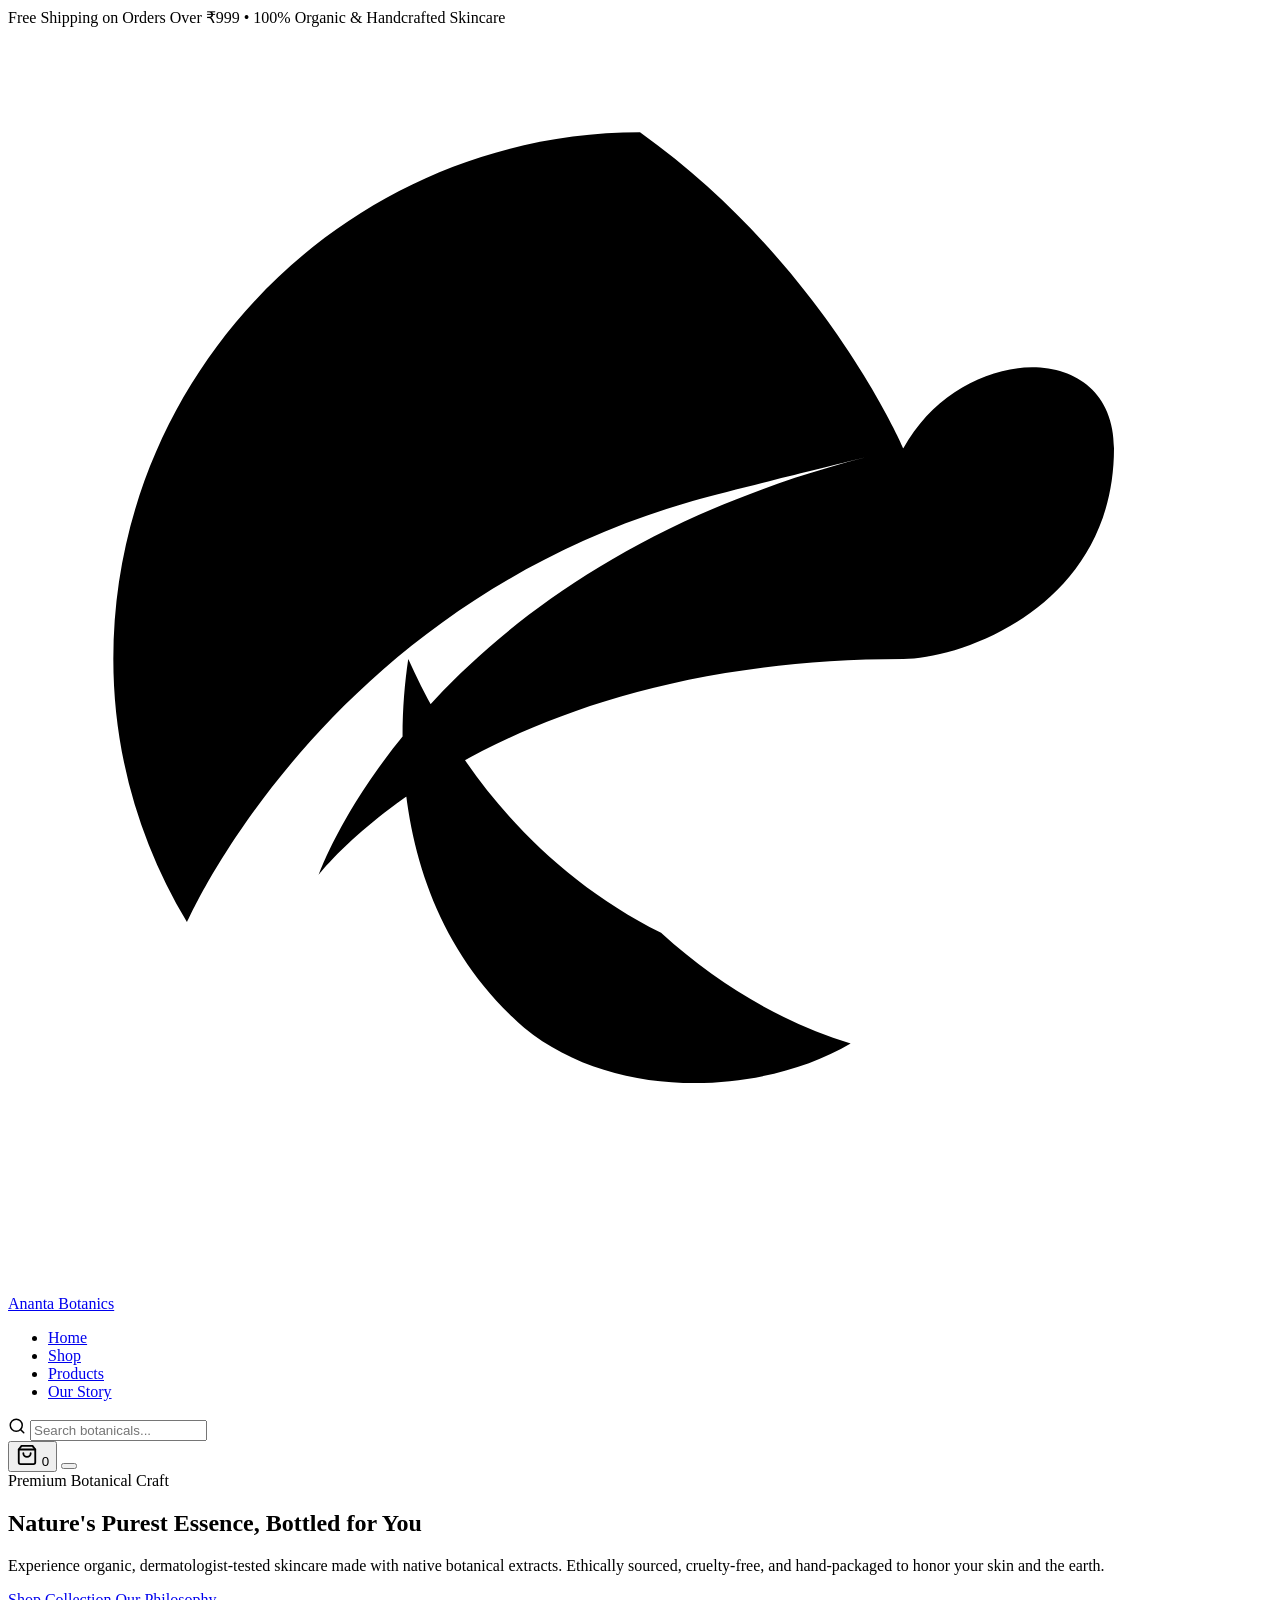
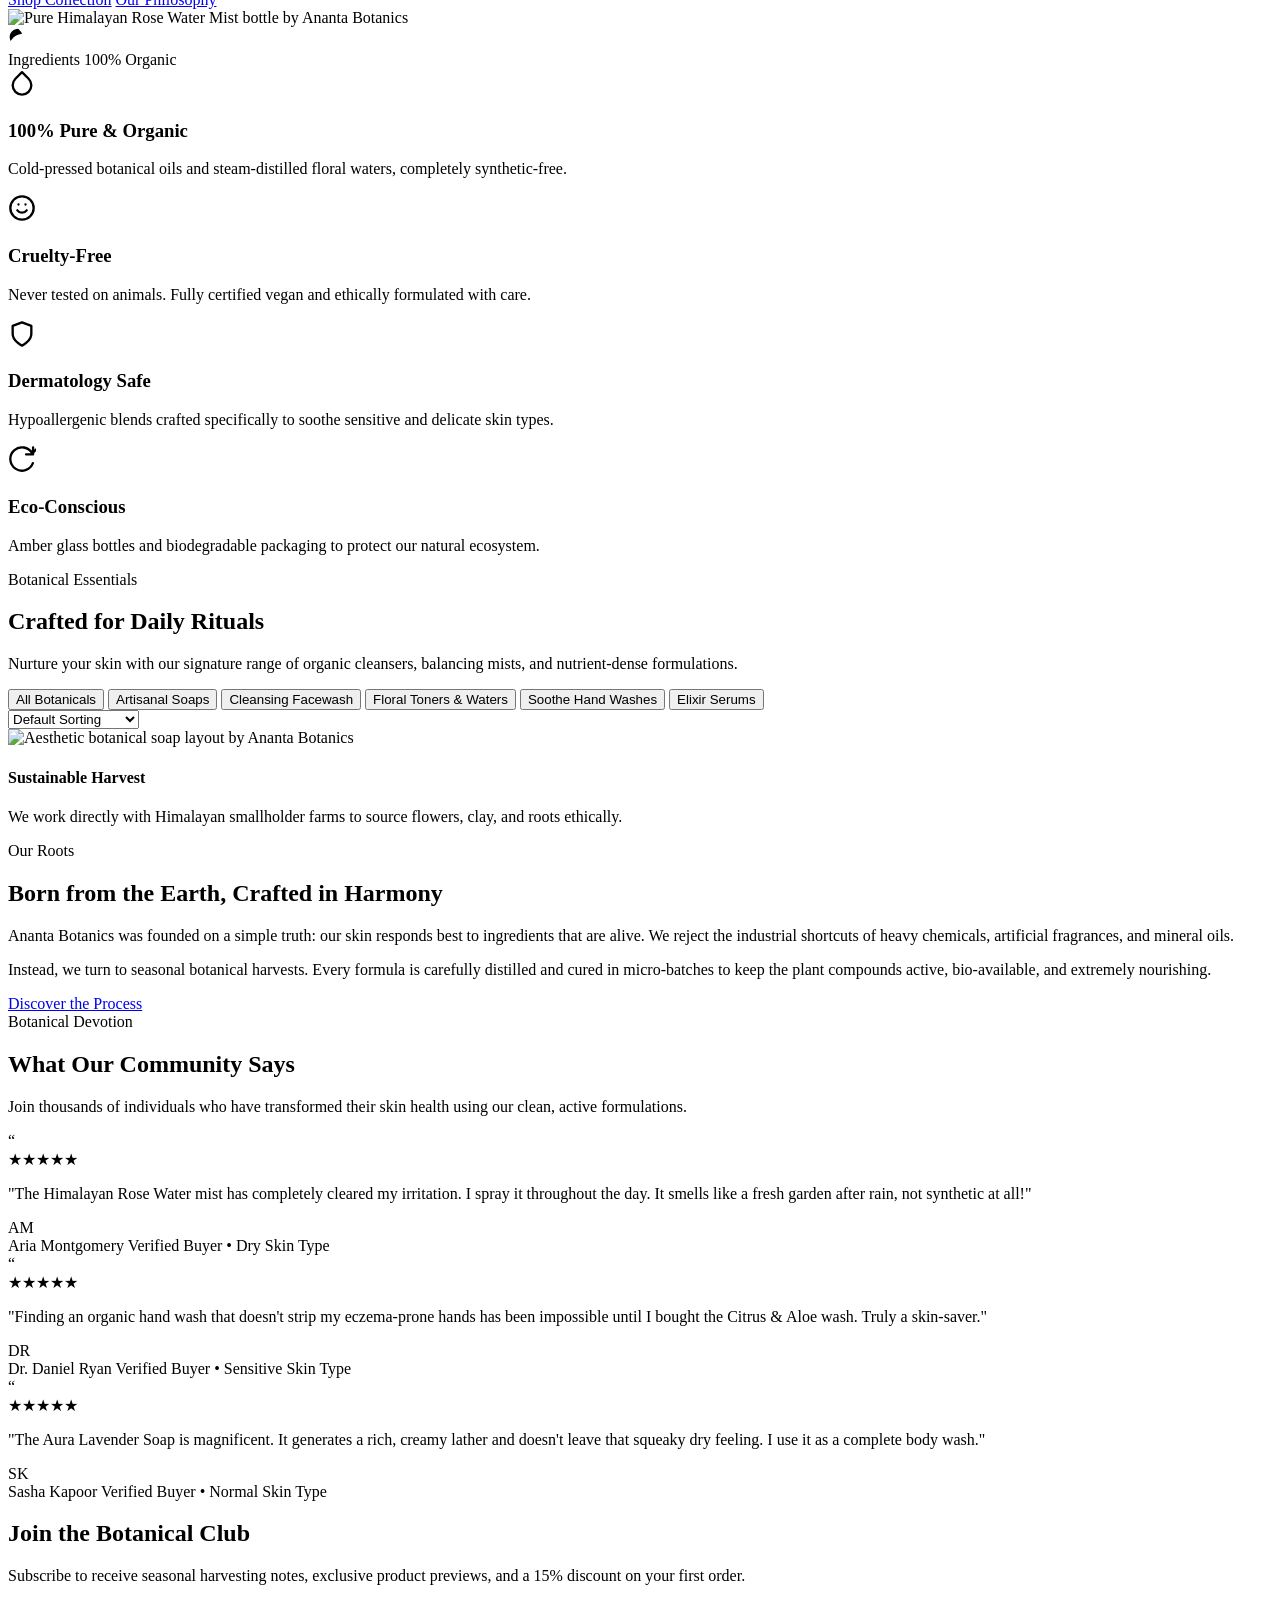
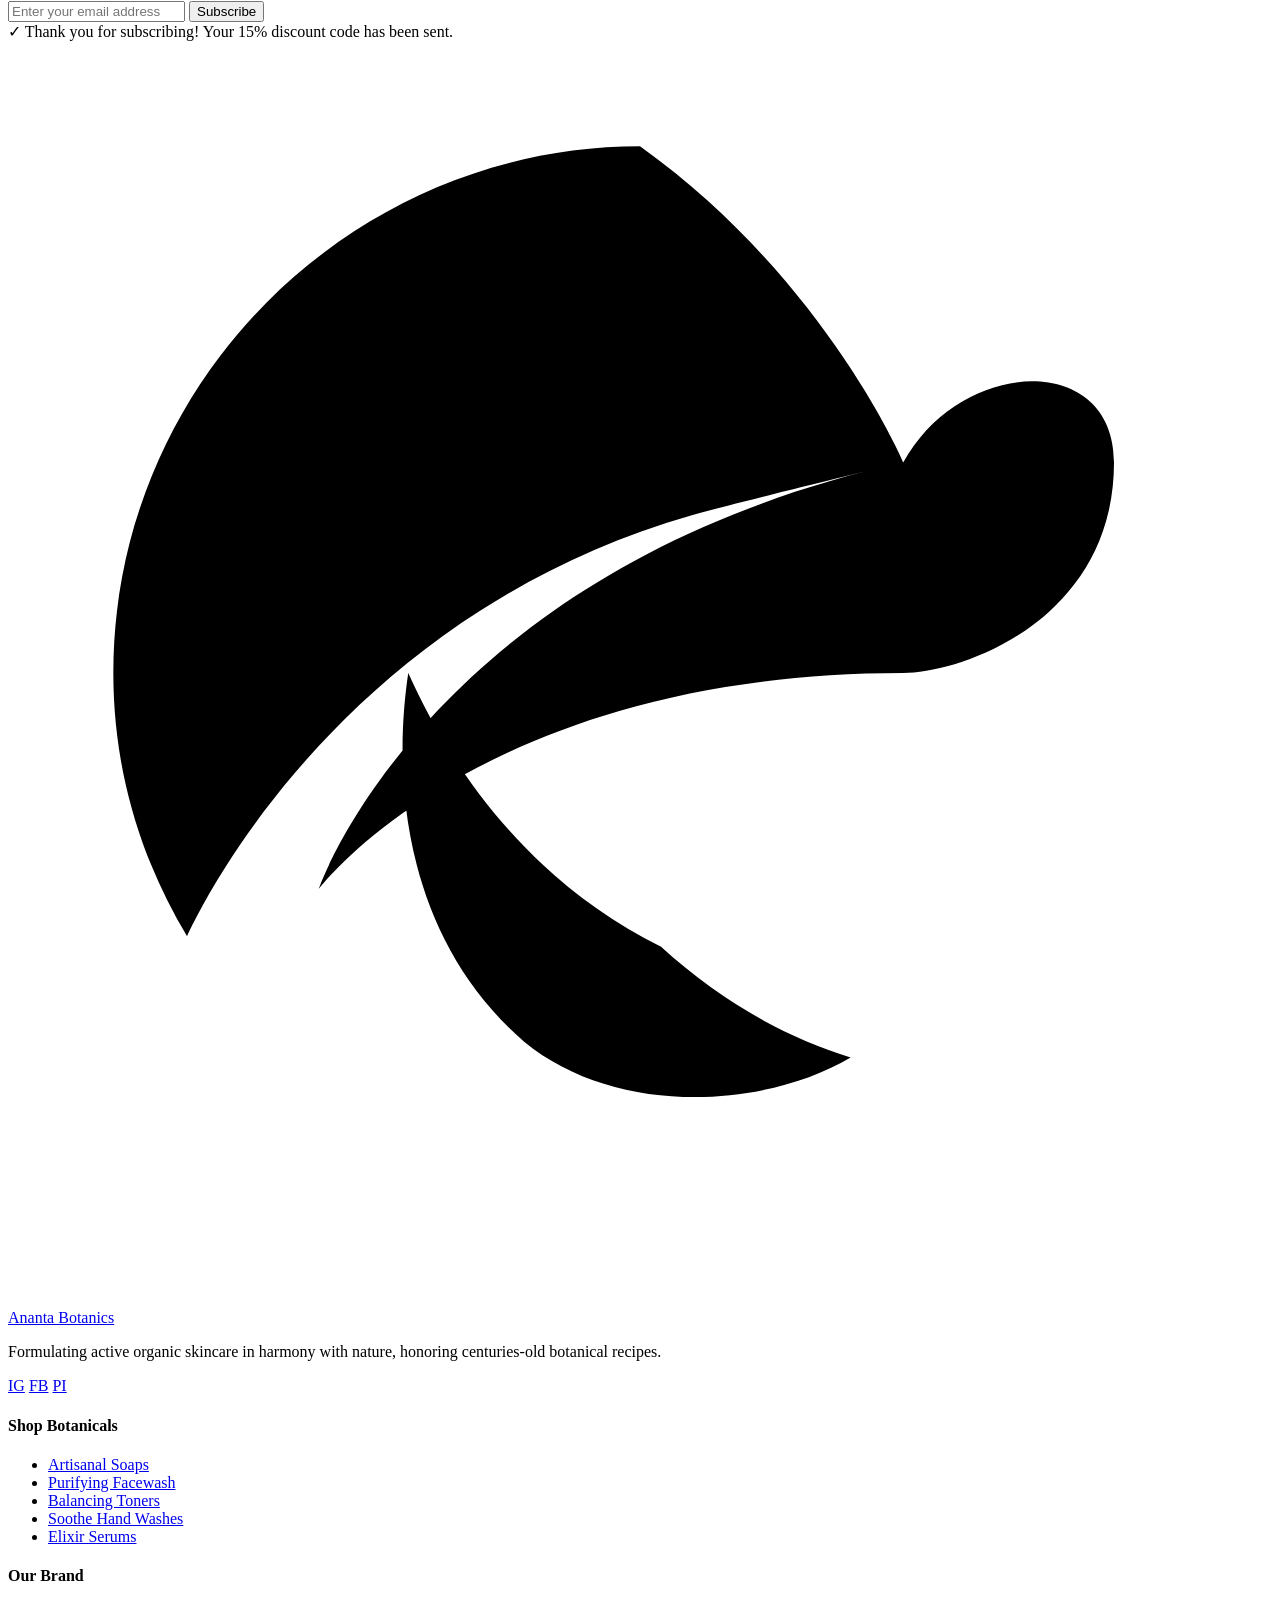
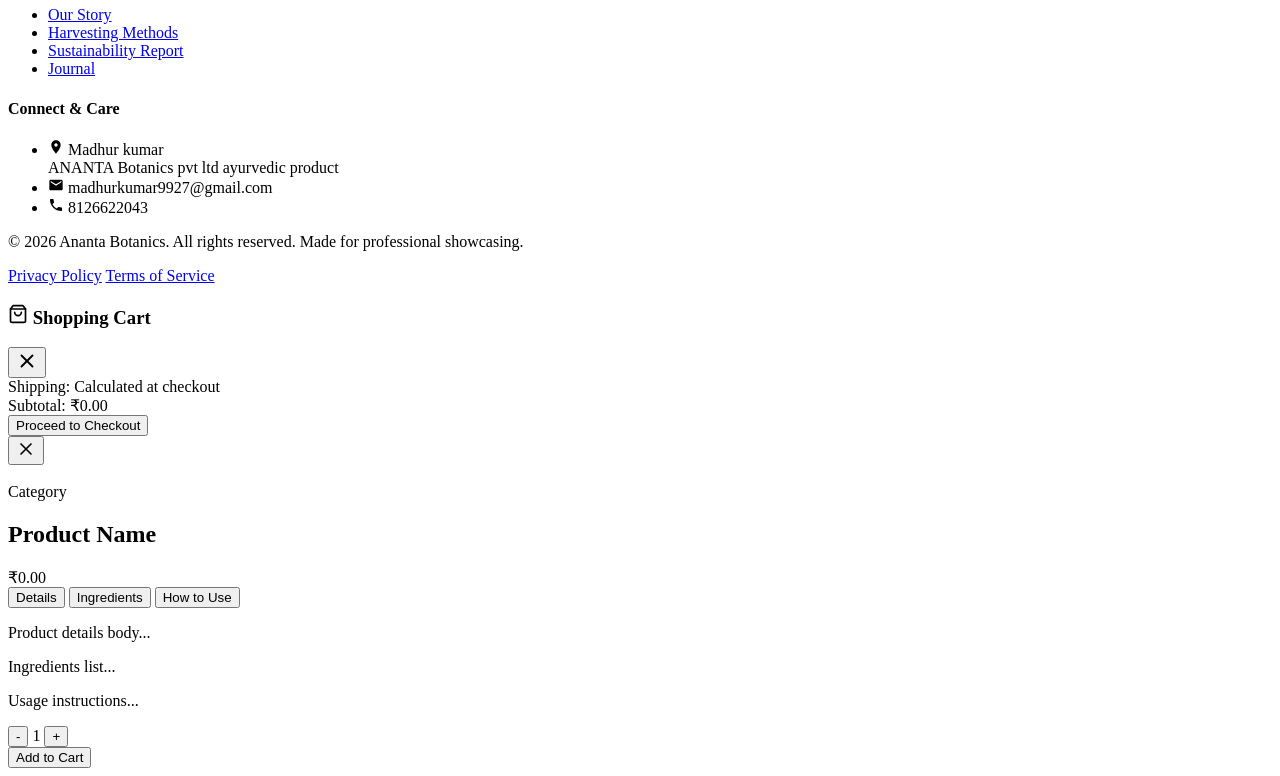
==== commit ba160e3b: "Add files via upload" ====
--- a/index.html
+++ b/index.html
@@ -9,18 +9,18 @@
   <!-- Main Stylesheet -->
   <link rel="stylesheet" href="style.css">
 </head>
-<body>
+<body data-page="home">
 
   <!-- Announcement Bar -->
   <div class="announcement-bar">
-    Free Shipping on Orders Over $50 • 100% Organic & Handcrafted Skincare
+    Free Shipping on Orders Over ₹999 • 100% Organic & Handcrafted Skincare
   </div>
 
   <!-- Main Navigation Header -->
   <header id="main-header">
     <div class="header-container">
       <!-- Logo -->
-      <a href="#" class="logo" id="logo-link">
+      <a href="#home" class="logo nav-route" data-target="home" id="logo-link">
         <svg xmlns="http://www.w3.org/2000/svg" viewBox="0 0 24 24"><path d="M17 8C8 10 5.9 16.1 5.9 16.1S9 12 17 12C18.1 12 21 11 21 8C21 5.9 18.1 6 17 8M12.4 17.2C10 16 8.5 14 7.6 12C7.3 14 7.5 17 9.8 19C11.5 20.4 14.3 20.3 16 19.3C14.7 18.9 13.5 18.2 12.4 17.2M12 2C6.5 2 2 6.5 2 12C2 13.8 2.5 15.5 3.4 17C3.4 17 6 11 13 9C14.5 8.6 17 8 17 8S15.5 4.5 12 2Z"/></svg>
         <span>Ananta Botanics</span>
       </a>
@@ -28,10 +28,10 @@
       <!-- Navigation Links -->
       <nav>
         <ul class="nav-links" id="nav-menu">
-          <li><a href="#" class="active">Home</a></li>
-          <li><a href="#shop-section">Shop</a></li>
-          <li><a href="#philosophy-section">Our Story</a></li>
-          <li><a href="#testimonials-section">Reviews</a></li>
+          <li><a href="#home" class="nav-route active" data-target="home">Home</a></li>
+          <li><a href="#shop" class="nav-route" data-target="shop">Shop</a></li>
+          <li><a href="#products" class="nav-route" data-target="products">Products</a></li>
+          <li><a href="#story" class="nav-route" data-target="story">Our Story</a></li>
         </ul>
       </nav>
 
@@ -67,8 +67,8 @@
         <h1 class="hero-title heading-serif">Nature's Purest Essence, Bottled for You</h1>
         <p class="hero-description">Experience organic, dermatologist-tested skincare made with native botanical extracts. Ethically sourced, cruelty-free, and hand-packaged to honor your skin and the earth.</p>
         <div class="hero-buttons">
-          <a href="#shop-section" class="btn btn-primary" id="hero-cta-btn">Shop Collection</a>
-          <a href="#philosophy-section" class="btn btn-secondary">Our Philosophy</a>
+          <a href="#shop" class="btn btn-primary nav-route" data-target="shop" id="hero-cta-btn">Shop Collection</a>
+          <a href="#story" class="btn btn-secondary nav-route" data-target="story">Our Philosophy</a>
         </div>
       </div>
       <div class="hero-visual">
@@ -181,7 +181,7 @@
         <h2 class="philosophy-title heading-serif">Born from the Earth, Crafted in Harmony</h2>
         <p class="philosophy-text">Ananta Botanics was founded on a simple truth: our skin responds best to ingredients that are alive. We reject the industrial shortcuts of heavy chemicals, artificial fragrances, and mineral oils.</p>
         <p class="philosophy-text">Instead, we turn to seasonal botanical harvests. Every formula is carefully distilled and cured in micro-batches to keep the plant compounds active, bio-available, and extremely nourishing.</p>
-        <a href="#shop-section" class="btn btn-primary">Discover the Process</a>
+        <a href="#shop" class="btn btn-primary nav-route" data-target="shop">Discover the Process</a>
       </div>
     </div>
   </section>
@@ -283,11 +283,11 @@
       <div class="footer-col">
         <h4>Shop Botanicals</h4>
         <ul>
-          <li><a href="#shop-section">Artisanal Soaps</a></li>
-          <li><a href="#shop-section">Purifying Facewash</a></li>
-          <li><a href="#shop-section">Balancing Toners</a></li>
-          <li><a href="#shop-section">Soothe Hand Washes</a></li>
-          <li><a href="#shop-section">Elixir Serums</a></li>
+          <li><a href="#shop" class="nav-route" data-target="shop" data-category="soap">Artisanal Soaps</a></li>
+          <li><a href="#shop" class="nav-route" data-target="shop" data-category="facewash">Purifying Facewash</a></li>
+          <li><a href="#shop" class="nav-route" data-target="shop" data-category="rosewater">Balancing Toners</a></li>
+          <li><a href="#shop" class="nav-route" data-target="shop" data-category="handwash">Soothe Hand Washes</a></li>
+          <li><a href="#shop" class="nav-route" data-target="shop" data-category="serum">Elixir Serums</a></li>
         </ul>
       </div>
 
@@ -295,7 +295,7 @@
       <div class="footer-col">
         <h4>Our Brand</h4>
         <ul>
-          <li><a href="#philosophy-section">Our Story</a></li>
+          <li><a href="#story" class="nav-route" data-target="story">Our Story</a></li>
           <li><a href="#">Harvesting Methods</a></li>
           <li><a href="#">Sustainability Report</a></li>
           <li><a href="#">Journal</a></li>
@@ -308,11 +308,15 @@
         <ul class="contact-info">
           <li>
             <svg xmlns="http://www.w3.org/2000/svg" width="16" height="16" viewBox="0 0 24 24" fill="currentColor"><path d="M12 2C8.13 2 5 5.13 5 9c0 5.25 7 13 7 13s7-7.75 7-13c0-3.87-3.13-7-7-7zm0 9.5c-1.38 0-2.5-1.12-2.5-2.5s1.12-2.5 2.5-2.5 2.5 1.12 2.5 2.5-1.12 2.5-2.5 2.5z"/></svg>
-            <span>Ananta Apothecary Ltd,<br>Himalayan foothills, UT 248001</span>
+            <span>Madhur kumar<br>ANANTA Botanics pvt ltd ayurvedic product</span>
           </li>
           <li>
             <svg xmlns="http://www.w3.org/2000/svg" width="16" height="16" viewBox="0 0 24 24" fill="currentColor"><path d="M20 4H4c-1.1 0-1.99.9-1.99 2L2 18c0 1.1.9 2 2 2h16c1.1 0 2-.9 2-2V6c0-1.1-.9-2-2-2zm0 4l-8 5-8-5V6l8 5 8-5v2z"/></svg>
-            <span>hello@anantabotanics.com</span>
+            <span>madhurkumar9927@gmail.com</span>
+          </li>
+          <li>
+            <svg xmlns="http://www.w3.org/2000/svg" width="16" height="16" viewBox="0 0 24 24" fill="currentColor"><path d="M6.62 10.79a15.15 15.15 0 0 0 6.59 6.59l2.2-2.2a1 1 0 0 1 1.11-.27c1.12.45 2.33.69 3.58.69a1 1 0 0 1 1 1V20a1 1 0 0 1-1 1A17 17 0 0 1 3 4a1 1 0 0 1 1-1h3.5a1 1 0 0 1 1 1c0 1.25.24 2.46.69 3.58a1 1 0 0 1-.27 1.11z"/></svg>
+            <span>8126622043</span>
           </li>
         </ul>
       </div>
@@ -355,7 +359,7 @@
         </div>
         <div class="cart-summary-row total">
           <span>Subtotal:</span>
-          <span id="cart-subtotal-val">$0.00</span>
+          <span id="cart-subtotal-val">₹0.00</span>
         </div>
         <button class="btn btn-primary cart-btn-checkout" id="cart-checkout-btn">Proceed to Checkout</button>
       </div>
@@ -378,7 +382,7 @@
       <div class="modal-info-col">
         <span class="modal-category" id="modal-product-category">Category</span>
         <h2 class="modal-title heading-serif" id="modal-product-title">Product Name</h2>
-        <div class="modal-price" id="modal-product-price">$0.00</div>
+        <div class="modal-price" id="modal-product-price">₹0.00</div>
         
         <!-- Tabs -->
         <div class="modal-tabs">
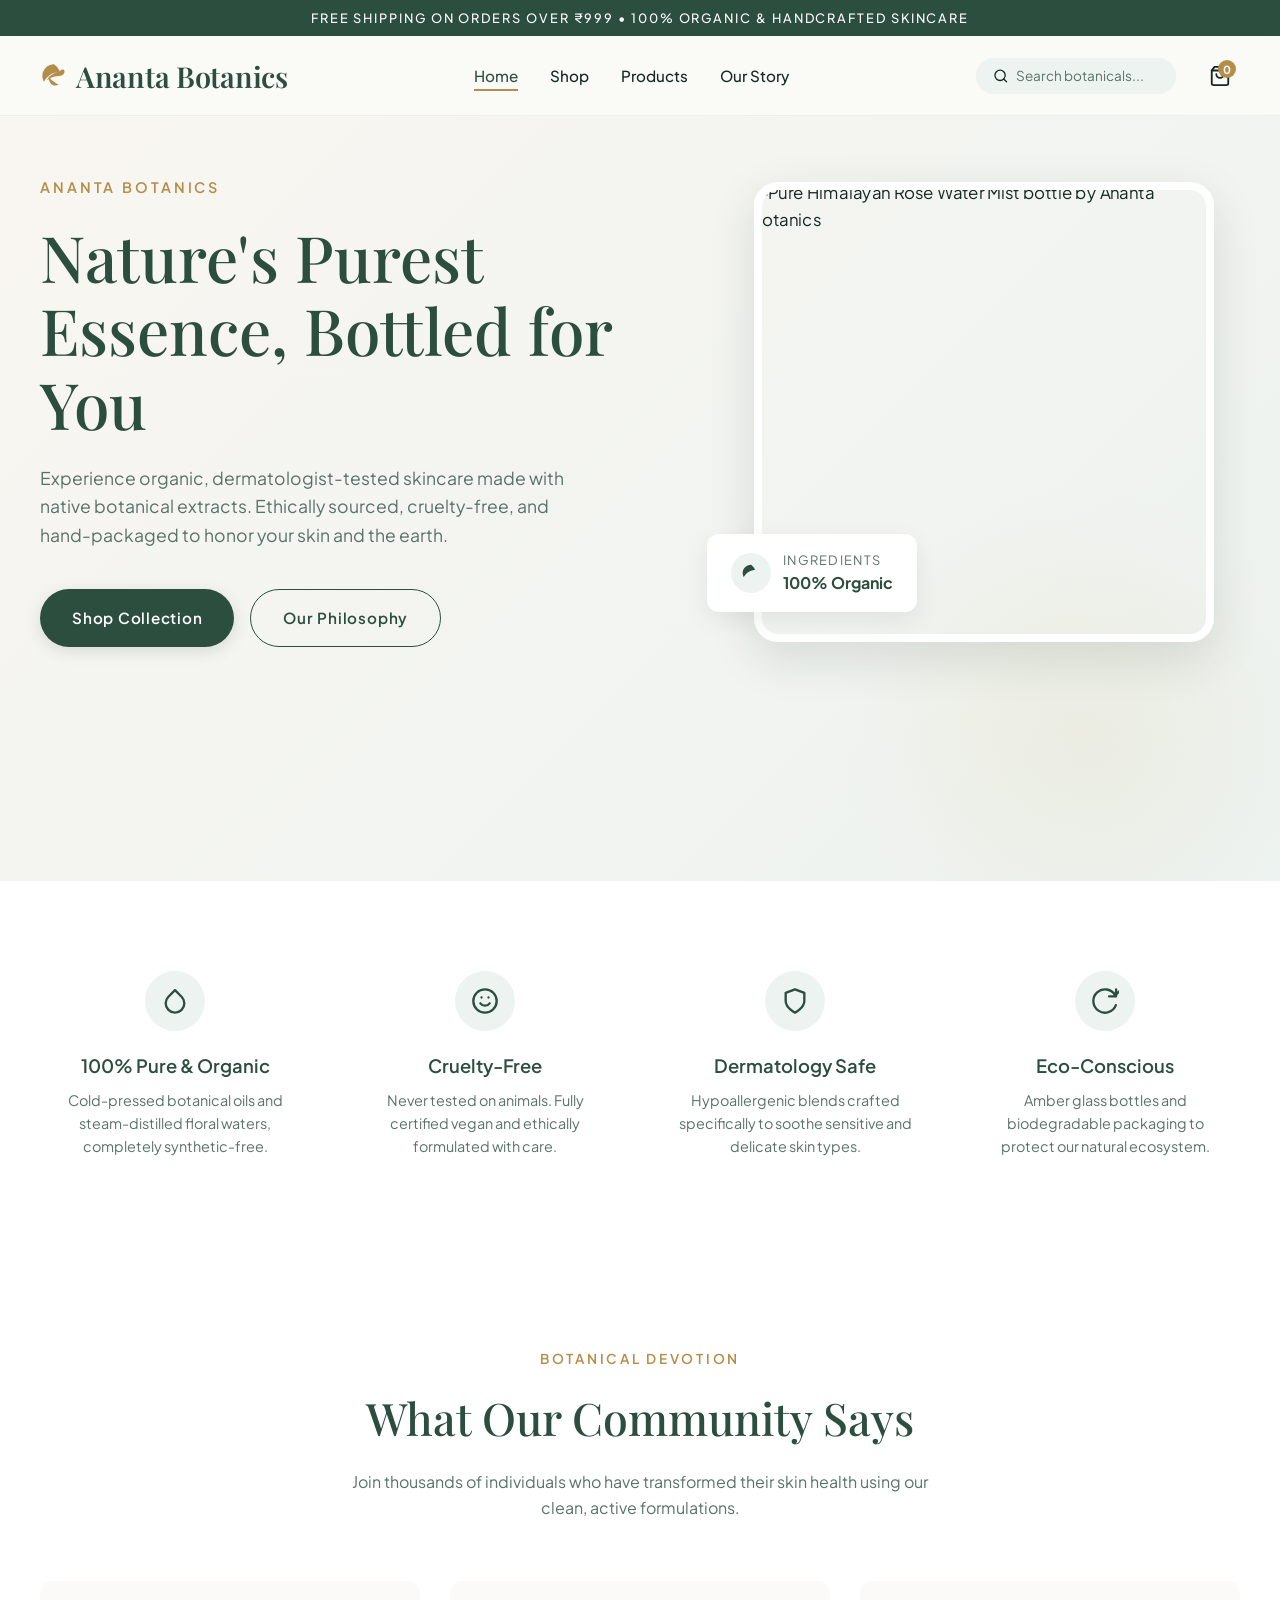
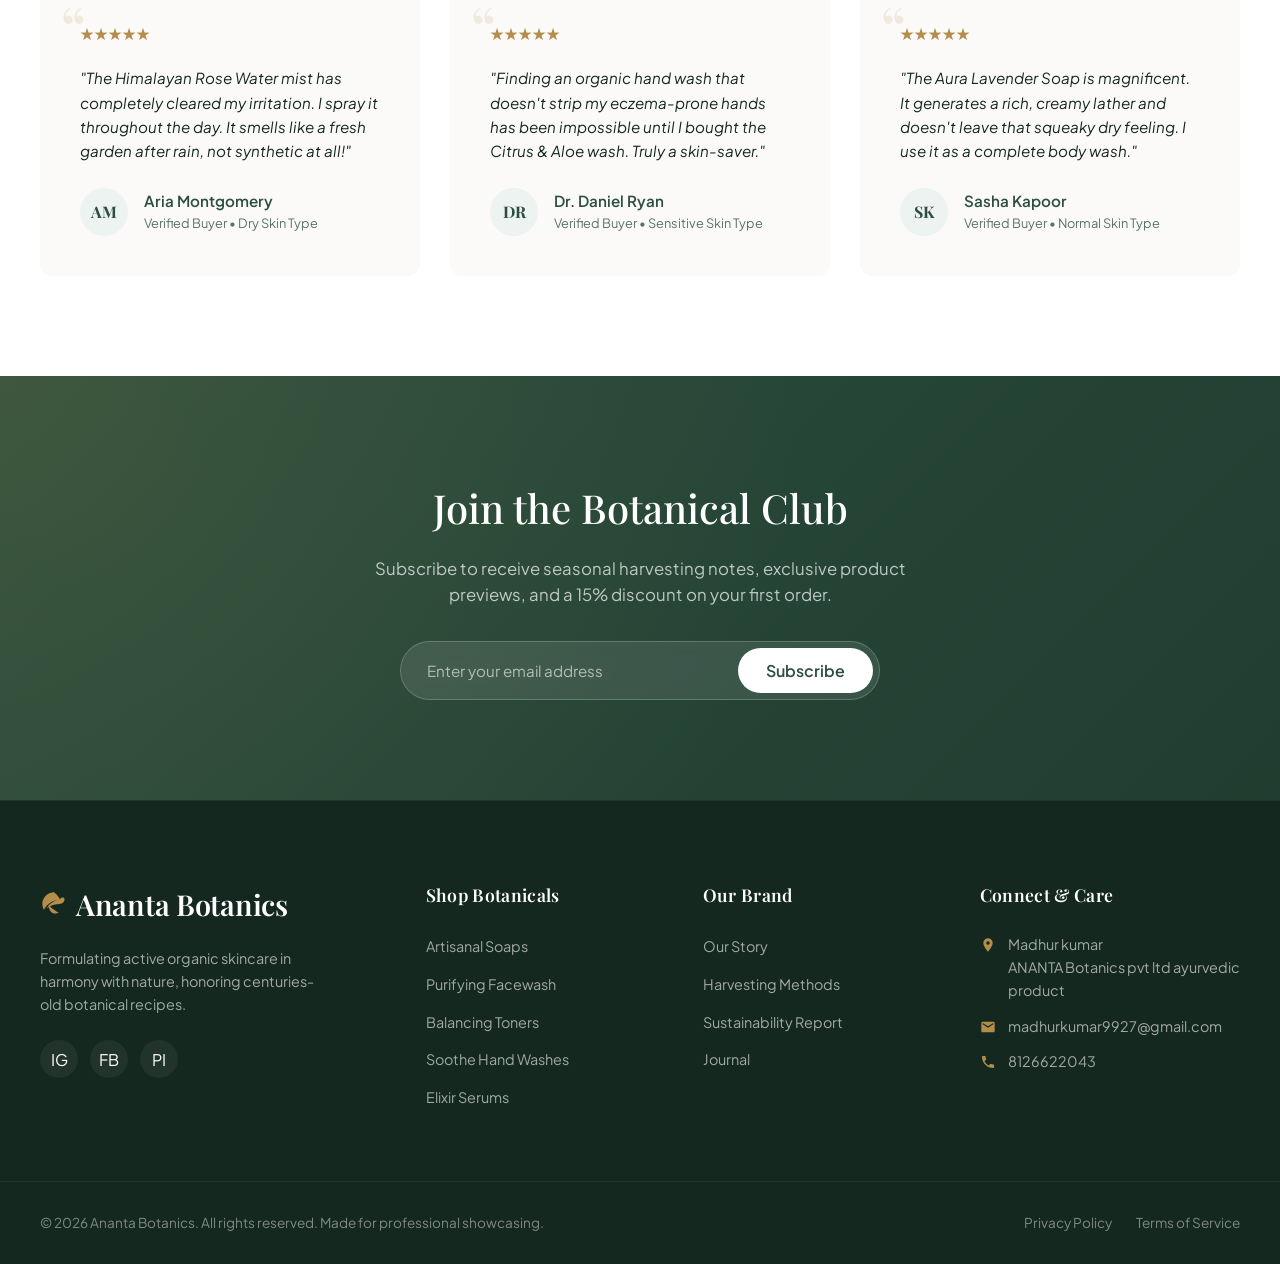
==== commit ef220208: "Add files via upload" ====
--- a/index.html
+++ b/index.html
@@ -63,7 +63,7 @@
   <section class="hero">
     <div class="hero-container">
       <div class="hero-content">
-        <span class="hero-subtitle">Premium Botanical Craft</span>
+        <span class="hero-subtitle">ANANTA BOTANICS</span>
         <h1 class="hero-title heading-serif">Nature's Purest Essence, Bottled for You</h1>
         <p class="hero-description">Experience organic, dermatologist-tested skincare made with native botanical extracts. Ethically sourced, cruelty-free, and hand-packaged to honor your skin and the earth.</p>
         <div class="hero-buttons">
--- a/style.css
+++ b/style.css
@@ -0,0 +1,1714 @@
+/* Import Elegant Typography from Google Fonts */
+@import url('https://fonts.googleapis.com/css2?family=Playfair+Display:ital,wght@0,400..900;1,400..900&family=Plus+Jakarta+Sans:ital,wght@0,200..800;1,200..800&display=swap');
+
+/* CSS Custom Design System */
+:root {
+  --primary: hsl(154, 28%, 24%);      /* Deep Sage / Emerald Green */
+  --primary-light: hsl(154, 20%, 94%);/* Light Sage */
+  --primary-hover: hsl(154, 32%, 18%);
+  --accent: hsl(38, 41%, 50%);         /* Muted Brushed Gold */
+  --accent-light: hsl(38, 40%, 96%);   /* Warm Cream Accent */
+  --accent-hover: hsl(38, 45%, 42%);
+  --bg: hsl(35, 30%, 98%);             /* Warm Linen White */
+  --text-dark: hsl(154, 30%, 12%);     /* Deep Charcoal-Green for text */
+  --text-muted: hsl(154, 12%, 40%);
+  --white: #ffffff;
+  --black: #000000;
+  --overlay-bg: rgba(27, 43, 36, 0.4);
+  
+  --font-serif: "Playfair Display", Georgia, serif;
+  --font-sans: "Plus Jakarta Sans", sans-serif;
+  
+  --shadow-sm: 0 2px 8px rgba(27, 43, 36, 0.04);
+  --shadow-md: 0 8px 24px rgba(27, 43, 36, 0.08);
+  --shadow-lg: 0 16px 48px rgba(27, 43, 36, 0.12);
+  
+  --transition-smooth: all 0.4s cubic-bezier(0.16, 1, 0.3, 1);
+  --transition-fast: all 0.2s ease;
+  
+  --border-radius-sm: 4px;
+  --border-radius-md: 12px;
+  --border-radius-lg: 24px;
+  --border-radius-full: 9999px;
+  
+  --container-width: 1280px;
+  --header-height: 80px;
+}
+
+/* Modern CSS Reset */
+*, *::before, *::after {
+  box-sizing: border-box;
+  margin: 0;
+  padding: 0;
+}
+
+html {
+  scroll-behavior: smooth;
+  font-size: 16px;
+}
+
+body {
+  font-family: var(--font-sans);
+  background-color: var(--bg);
+  color: var(--text-dark);
+  line-height: 1.6;
+  overflow-x: hidden;
+  -webkit-font-smoothing: antialiased;
+}
+
+a {
+  color: inherit;
+  text-decoration: none;
+  transition: var(--transition-fast);
+}
+
+button, input, select, textarea {
+  font-family: inherit;
+  font-size: inherit;
+  color: inherit;
+  border: none;
+  background: none;
+  outline: none;
+}
+
+button {
+  cursor: pointer;
+}
+
+img {
+  max-width: 100%;
+  height: auto;
+  display: block;
+}
+
+/* Scrollbar customization */
+::-webkit-scrollbar {
+  width: 8px;
+}
+::-webkit-scrollbar-track {
+  background: var(--bg);
+}
+::-webkit-scrollbar-thumb {
+  background: hsl(154, 15%, 80%);
+  border-radius: var(--border-radius-full);
+}
+::-webkit-scrollbar-thumb:hover {
+  background: var(--text-muted);
+}
+
+/* Typography Utilities */
+.heading-serif {
+  font-family: var(--font-serif);
+  font-weight: 500;
+}
+
+/* Header & Announcement Bar */
+.announcement-bar {
+  background-color: var(--primary);
+  color: var(--bg);
+  font-size: 0.8rem;
+  letter-spacing: 0.15em;
+  text-transform: uppercase;
+  text-align: center;
+  padding: 8px 20px;
+  font-weight: 500;
+  animation: pulse-announcement 3s infinite ease-in-out;
+}
+
+@keyframes pulse-announcement {
+  0%, 100% { opacity: 1; }
+  50% { opacity: 0.85; }
+}
+
+header {
+  height: var(--header-height);
+  background-color: rgba(250, 249, 246, 0.85); /* Transparent linen */
+  backdrop-filter: blur(12px);
+  -webkit-backdrop-filter: blur(12px);
+  position: sticky;
+  top: 0;
+  left: 0;
+  width: 100%;
+  z-index: 100;
+  border-bottom: 1px solid rgba(27, 43, 36, 0.05);
+  transition: var(--transition-smooth);
+}
+
+header.scrolled {
+  background-color: var(--white);
+  box-shadow: var(--shadow-sm);
+  height: 70px;
+}
+
+.header-container {
+  max-width: var(--container-width);
+  height: 100%;
+  margin: 0 auto;
+  padding: 0 40px;
+  display: flex;
+  justify-content: space-between;
+  align-items: center;
+}
+
+.logo {
+  font-family: var(--font-serif);
+  font-size: 1.8rem;
+  font-weight: 600;
+  color: var(--primary);
+  letter-spacing: -0.01em;
+  display: flex;
+  align-items: center;
+  gap: 8px;
+}
+
+.logo svg {
+  fill: var(--accent);
+  width: 28px;
+  height: 28px;
+}
+
+.nav-links {
+  display: flex;
+  gap: 32px;
+  list-style: none;
+}
+
+.nav-links a {
+  font-weight: 500;
+  font-size: 0.95rem;
+  color: var(--text-dark);
+  position: relative;
+  padding: 6px 0;
+}
+
+.nav-links a::after {
+  content: '';
+  position: absolute;
+  bottom: 0;
+  left: 0;
+  width: 100%;
+  height: 2px;
+  background-color: var(--accent);
+  transform: scaleX(0);
+  transform-origin: right;
+  transition: transform 0.4s cubic-bezier(0.16, 1, 0.3, 1);
+}
+
+.nav-links a:hover {
+  color: var(--primary);
+}
+
+.nav-links a:hover::after {
+  transform: scaleX(1);
+  transform-origin: left;
+}
+
+.nav-actions {
+  display: flex;
+  align-items: center;
+  gap: 24px;
+}
+
+.search-box {
+  display: flex;
+  align-items: center;
+  background-color: var(--primary-light);
+  padding: 8px 16px;
+  border-radius: var(--border-radius-full);
+  width: 200px;
+  transition: var(--transition-smooth);
+  border: 1px solid transparent;
+}
+
+.search-box:focus-within {
+  width: 260px;
+  background-color: var(--white);
+  border-color: var(--primary);
+  box-shadow: var(--shadow-sm);
+}
+
+.search-box input {
+  background: none;
+  font-size: 0.85rem;
+  width: 100%;
+  margin-left: 8px;
+  color: var(--text-dark);
+}
+
+.search-box input::placeholder {
+  color: var(--text-muted);
+}
+
+.icon-btn {
+  position: relative;
+  color: var(--text-dark);
+  display: flex;
+  align-items: center;
+  justify-content: center;
+  width: 40px;
+  height: 40px;
+  border-radius: var(--border-radius-full);
+  transition: var(--transition-fast);
+}
+
+.icon-btn:hover {
+  background-color: var(--primary-light);
+  color: var(--primary);
+}
+
+.cart-count {
+  position: absolute;
+  top: 4px;
+  right: 4px;
+  background-color: var(--accent);
+  color: var(--white);
+  font-size: 0.7rem;
+  font-weight: 700;
+  width: 18px;
+  height: 18px;
+  border-radius: var(--border-radius-full);
+  display: flex;
+  align-items: center;
+  justify-content: center;
+  transition: var(--transition-fast);
+}
+
+/* Hamburger Menu (Mobile Only) */
+.menu-toggle {
+  display: none;
+  flex-direction: column;
+  gap: 6px;
+  z-index: 101;
+}
+
+.menu-toggle span {
+  width: 24px;
+  height: 2px;
+  background-color: var(--text-dark);
+  transition: var(--transition-fast);
+}
+
+/* Hero Section */
+.hero {
+  min-height: 85vh;
+  display: flex;
+  align-items: center;
+  padding: 60px 0;
+  position: relative;
+  overflow: hidden;
+  background: linear-gradient(135deg, var(--accent-light) 0%, hsl(154, 20%, 94%) 100%);
+}
+
+.hero::after {
+  content: '';
+  position: absolute;
+  width: 500px;
+  height: 500px;
+  border-radius: var(--border-radius-full);
+  background: radial-gradient(circle, rgba(194, 155, 56, 0.08) 0%, rgba(255, 255, 255, 0) 70%);
+  bottom: -100px;
+  right: -50px;
+  z-index: 1;
+  pointer-events: none;
+}
+
+.hero-container {
+  max-width: var(--container-width);
+  margin: 0 auto;
+  padding: 0 40px;
+  display: grid;
+  grid-template-columns: 1.1fr 0.9fr;
+  gap: 60px;
+  align-items: center;
+  position: relative;
+  z-index: 2;
+}
+
+.hero-content {
+  opacity: 0;
+  transform: translateY(30px);
+  animation: hero-fade-in 1s cubic-bezier(0.16, 1, 0.3, 1) forwards;
+}
+
+.hero-subtitle {
+  font-size: 0.9rem;
+  text-transform: uppercase;
+  letter-spacing: 0.2em;
+  color: var(--accent);
+  margin-bottom: 20px;
+  font-weight: 600;
+  display: block;
+}
+
+.hero-title {
+  font-size: clamp(2.5rem, 5vw, 4.2rem);
+  line-height: 1.15;
+  color: var(--primary);
+  margin-bottom: 24px;
+}
+
+.hero-description {
+  font-size: 1.1rem;
+  color: var(--text-muted);
+  margin-bottom: 40px;
+  max-width: 540px;
+}
+
+.hero-buttons {
+  display: flex;
+  gap: 16px;
+}
+
+.btn {
+  display: inline-flex;
+  align-items: center;
+  justify-content: center;
+  padding: 16px 32px;
+  border-radius: var(--border-radius-full);
+  font-weight: 600;
+  font-size: 0.95rem;
+  letter-spacing: 0.05em;
+  transition: var(--transition-smooth);
+  text-align: center;
+}
+
+.btn-primary {
+  background-color: var(--primary);
+  color: var(--white);
+  box-shadow: 0 4px 16px rgba(44, 74, 62, 0.15);
+}
+
+.btn-primary:hover {
+  background-color: var(--primary-hover);
+  transform: translateY(-2px);
+  box-shadow: 0 6px 20px rgba(44, 74, 62, 0.25);
+}
+
+.btn-secondary {
+  border: 1px solid var(--primary);
+  color: var(--primary);
+}
+
+.btn-secondary:hover {
+  background-color: var(--primary);
+  color: var(--white);
+  transform: translateY(-2px);
+}
+
+.hero-visual {
+  position: relative;
+  display: flex;
+  justify-content: center;
+  align-items: center;
+  opacity: 0;
+  transform: scale(0.95);
+  animation: hero-fade-in 1.2s cubic-bezier(0.16, 1, 0.3, 1) 0.2s forwards;
+}
+
+.hero-image-wrapper {
+  position: relative;
+  width: 100%;
+  max-width: 460px;
+  aspect-ratio: 1 / 1;
+  border-radius: var(--border-radius-lg);
+  overflow: hidden;
+  box-shadow: var(--shadow-lg);
+  border: 8px solid var(--white);
+}
+
+.hero-image-wrapper img {
+  width: 100%;
+  height: 100%;
+  object-fit: cover;
+  transform: scale(1.05);
+  transition: var(--transition-smooth);
+}
+
+.hero-image-wrapper:hover img {
+  transform: scale(1);
+}
+
+.floating-badge {
+  position: absolute;
+  bottom: 30px;
+  left: -20px;
+  background-color: var(--white);
+  padding: 16px 24px;
+  border-radius: var(--border-radius-md);
+  box-shadow: var(--shadow-md);
+  display: flex;
+  align-items: center;
+  gap: 12px;
+  animation: float 4s ease-in-out infinite;
+}
+
+.badge-icon {
+  background-color: var(--primary-light);
+  color: var(--primary);
+  width: 40px;
+  height: 40px;
+  border-radius: var(--border-radius-full);
+  display: flex;
+  align-items: center;
+  justify-content: center;
+}
+
+.badge-text span {
+  display: block;
+}
+
+.badge-text .badge-title {
+  font-size: 0.8rem;
+  color: var(--text-muted);
+  text-transform: uppercase;
+  letter-spacing: 0.1em;
+}
+
+.badge-text .badge-value {
+  font-weight: 700;
+  font-size: 1rem;
+  color: var(--primary);
+}
+
+@keyframes hero-fade-in {
+  to {
+    opacity: 1;
+    transform: translateY(0) scale(1);
+  }
+}
+
+@keyframes float {
+  0%, 100% { transform: translateY(0); }
+  50% { transform: translateY(-8px); }
+}
+
+/* Brand Values / Features */
+.features {
+  padding: 80px 0;
+  background-color: var(--white);
+}
+
+.features-container {
+  max-width: var(--container-width);
+  margin: 0 auto;
+  padding: 0 40px;
+  display: grid;
+  grid-template-columns: repeat(4, 1fr);
+  gap: 40px;
+}
+
+.feature-card {
+  text-align: center;
+  padding: 10px;
+}
+
+.feature-icon {
+  width: 60px;
+  height: 60px;
+  background-color: var(--primary-light);
+  color: var(--primary);
+  border-radius: var(--border-radius-full);
+  display: flex;
+  align-items: center;
+  justify-content: center;
+  margin: 0 auto 20px;
+  transition: var(--transition-smooth);
+}
+
+.feature-card:hover .feature-icon {
+  background-color: var(--primary);
+  color: var(--white);
+  transform: translateY(-4px) rotate(5deg);
+}
+
+.feature-title {
+  font-size: 1.15rem;
+  margin-bottom: 8px;
+  color: var(--primary);
+  font-weight: 600;
+}
+
+.feature-desc {
+  font-size: 0.9rem;
+  color: var(--text-muted);
+}
+
+/* Product Section - Title, Filters & Catalog */
+.shop {
+  padding: 100px 0;
+}
+
+.shop-container {
+  max-width: var(--container-width);
+  margin: 0 auto;
+  padding: 0 40px;
+}
+
+.section-header {
+  text-align: center;
+  max-width: 600px;
+  margin: 0 auto 60px;
+}
+
+.section-subtitle {
+  font-size: 0.85rem;
+  text-transform: uppercase;
+  letter-spacing: 0.2em;
+  color: var(--accent);
+  font-weight: 600;
+  margin-bottom: 12px;
+  display: block;
+}
+
+.section-title {
+  font-size: clamp(2rem, 3.5vw, 2.8rem);
+  color: var(--primary);
+  margin-bottom: 16px;
+}
+
+.section-description {
+  color: var(--text-muted);
+  font-size: 1rem;
+}
+
+.shop-controls {
+  display: flex;
+  justify-content: space-between;
+  align-items: center;
+  margin-bottom: 40px;
+  flex-wrap: wrap;
+  gap: 20px;
+}
+
+.categories {
+  display: flex;
+  gap: 12px;
+  overflow-x: auto;
+  padding-bottom: 8px;
+  -webkit-overflow-scrolling: touch;
+}
+
+.categories::-webkit-scrollbar {
+  height: 4px;
+}
+
+.cat-btn {
+  padding: 10px 24px;
+  border-radius: var(--border-radius-full);
+  font-size: 0.9rem;
+  font-weight: 500;
+  border: 1px solid rgba(27, 43, 36, 0.1);
+  color: var(--text-dark);
+  background-color: var(--white);
+  white-space: nowrap;
+  transition: var(--transition-smooth);
+}
+
+.cat-btn:hover {
+  border-color: var(--primary);
+  color: var(--primary);
+}
+
+.cat-btn.active {
+  background-color: var(--primary);
+  color: var(--white);
+  border-color: var(--primary);
+}
+
+.sort-select {
+  padding: 10px 24px;
+  border-radius: var(--border-radius-full);
+  border: 1px solid rgba(27, 43, 36, 0.1);
+  background-color: var(--white);
+  font-size: 0.9rem;
+  font-weight: 500;
+  cursor: pointer;
+  color: var(--text-dark);
+  transition: var(--transition-fast);
+}
+
+.sort-select:hover {
+  border-color: var(--primary);
+}
+
+/* Product Catalog Grid */
+.product-grid {
+  display: grid;
+  grid-template-columns: repeat(auto-fill, minmax(280px, 1fr));
+  gap: 40px;
+}
+
+.product-card {
+  background-color: var(--white);
+  border-radius: var(--border-radius-md);
+  overflow: hidden;
+  box-shadow: var(--shadow-sm);
+  border: 1px solid rgba(27, 43, 36, 0.03);
+  transition: var(--transition-smooth);
+  display: flex;
+  flex-direction: column;
+  position: relative;
+  opacity: 0;
+  transform: translateY(20px);
+  animation: card-fade-in 0.6s cubic-bezier(0.16, 1, 0.3, 1) forwards;
+}
+
+@keyframes card-fade-in {
+  to {
+    opacity: 1;
+    transform: translateY(0);
+  }
+}
+
+.product-card:hover {
+  transform: translateY(-8px);
+  box-shadow: var(--shadow-lg);
+  border-color: rgba(27, 43, 36, 0.08);
+}
+
+.product-img-container {
+  aspect-ratio: 1 / 1;
+  background-color: var(--accent-light);
+  overflow: hidden;
+  position: relative;
+  width: 100%;
+}
+
+.product-img-container img {
+  width: 100%;
+  height: 100%;
+  object-fit: cover;
+  transition: var(--transition-smooth);
+}
+
+.product-card:hover .product-img-container img {
+  transform: scale(1.06);
+}
+
+.product-tag {
+  position: absolute;
+  top: 16px;
+  left: 16px;
+  background-color: var(--accent);
+  color: var(--white);
+  font-size: 0.75rem;
+  text-transform: uppercase;
+  letter-spacing: 0.08em;
+  font-weight: 600;
+  padding: 4px 10px;
+  border-radius: var(--border-radius-sm);
+  z-index: 5;
+}
+
+.product-overlay-actions {
+  position: absolute;
+  bottom: 0;
+  left: 0;
+  width: 100%;
+  padding: 16px;
+  background: linear-gradient(0deg, rgba(27, 43, 36, 0.6) 0%, rgba(27, 43, 36, 0) 100%);
+  display: flex;
+  justify-content: center;
+  gap: 12px;
+  transform: translateY(100%);
+  transition: var(--transition-smooth);
+}
+
+.product-card:hover .product-overlay-actions {
+  transform: translateY(0);
+}
+
+.btn-action-circle {
+  width: 44px;
+  height: 44px;
+  background-color: var(--white);
+  color: var(--primary);
+  border-radius: var(--border-radius-full);
+  display: flex;
+  align-items: center;
+  justify-content: center;
+  box-shadow: var(--shadow-sm);
+  transition: var(--transition-smooth);
+}
+
+.btn-action-circle:hover {
+  background-color: var(--primary);
+  color: var(--white);
+  transform: scale(1.1);
+}
+
+.product-details {
+  padding: 24px;
+  display: flex;
+  flex-direction: column;
+  flex-grow: 1;
+}
+
+.product-category {
+  font-size: 0.75rem;
+  color: var(--text-muted);
+  text-transform: uppercase;
+  letter-spacing: 0.1em;
+  margin-bottom: 6px;
+  font-weight: 500;
+}
+
+.product-name {
+  font-family: var(--font-serif);
+  font-size: 1.25rem;
+  color: var(--primary);
+  margin-bottom: 8px;
+  line-height: 1.3;
+}
+
+.product-price-row {
+  display: flex;
+  justify-content: space-between;
+  align-items: center;
+  margin-top: auto;
+}
+
+.product-price {
+  font-size: 1.15rem;
+  font-weight: 700;
+  color: var(--text-dark);
+}
+
+.product-card-btn {
+  color: var(--primary);
+  font-size: 0.9rem;
+  font-weight: 600;
+  display: flex;
+  align-items: center;
+  gap: 6px;
+  border-bottom: 1.5px solid transparent;
+  padding-bottom: 2px;
+  transition: var(--transition-fast);
+}
+
+.product-card-btn:hover {
+  color: var(--accent);
+  border-color: var(--accent);
+}
+
+/* Brand Philosophy / Story */
+.philosophy {
+  background-color: var(--primary-light);
+  padding: 120px 0;
+  position: relative;
+}
+
+.philosophy-container {
+  max-width: var(--container-width);
+  margin: 0 auto;
+  padding: 0 40px;
+  display: grid;
+  grid-template-columns: 1fr 1fr;
+  gap: 80px;
+  align-items: center;
+}
+
+.philosophy-visual {
+  position: relative;
+}
+
+.philosophy-image {
+  border-radius: var(--border-radius-lg);
+  overflow: hidden;
+  box-shadow: var(--shadow-lg);
+  aspect-ratio: 4 / 5;
+}
+
+.philosophy-image img {
+  width: 100%;
+  height: 100%;
+  object-fit: cover;
+}
+
+.philosophy-card-overlay {
+  position: absolute;
+  bottom: -40px;
+  right: -30px;
+  background-color: var(--white);
+  padding: 32px;
+  border-radius: var(--border-radius-md);
+  box-shadow: var(--shadow-lg);
+  max-width: 280px;
+}
+
+.philosophy-card-title {
+  font-family: var(--font-serif);
+  font-size: 1.4rem;
+  color: var(--primary);
+  margin-bottom: 8px;
+}
+
+.philosophy-card-desc {
+  font-size: 0.85rem;
+  color: var(--text-muted);
+}
+
+.philosophy-content {
+  max-width: 500px;
+}
+
+.philosophy-title {
+  font-size: clamp(2rem, 3.5vw, 2.8rem);
+  color: var(--primary);
+  margin-bottom: 24px;
+  line-height: 1.2;
+}
+
+.philosophy-text {
+  color: var(--text-muted);
+  margin-bottom: 32px;
+}
+
+/* Testimonial Section */
+.testimonials {
+  padding: 100px 0;
+  background-color: var(--white);
+}
+
+.testimonials-container {
+  max-width: var(--container-width);
+  margin: 0 auto;
+  padding: 0 40px;
+}
+
+.testimonials-grid {
+  display: grid;
+  grid-template-columns: repeat(3, 1fr);
+  gap: 30px;
+}
+
+.testimonial-card {
+  background-color: var(--bg);
+  padding: 40px;
+  border-radius: var(--border-radius-md);
+  position: relative;
+  transition: var(--transition-smooth);
+}
+
+.testimonial-card:hover {
+  transform: translateY(-5px);
+  box-shadow: var(--shadow-md);
+}
+
+.quote-icon {
+  font-size: 4rem;
+  font-family: var(--font-serif);
+  color: var(--accent);
+  line-height: 1;
+  position: absolute;
+  top: 15px;
+  left: 20px;
+  opacity: 0.15;
+}
+
+.testimonial-stars {
+  color: var(--accent);
+  display: flex;
+  gap: 4px;
+  margin-bottom: 20px;
+}
+
+.testimonial-text {
+  font-style: italic;
+  font-size: 0.95rem;
+  color: var(--text-dark);
+  margin-bottom: 24px;
+}
+
+.testimonial-user {
+  display: flex;
+  align-items: center;
+  gap: 16px;
+}
+
+.user-avatar {
+  width: 48px;
+  height: 48px;
+  border-radius: var(--border-radius-full);
+  background-color: var(--primary-light);
+  font-family: var(--font-serif);
+  color: var(--primary);
+  font-weight: 700;
+  display: flex;
+  align-items: center;
+  justify-content: center;
+  font-size: 1rem;
+}
+
+.user-info span {
+  display: block;
+}
+
+.user-name {
+  font-weight: 600;
+  color: var(--primary);
+  font-size: 0.95rem;
+}
+
+.user-title {
+  font-size: 0.8rem;
+  color: var(--text-muted);
+}
+
+/* Newsletter Section */
+.newsletter {
+  padding: 100px 0;
+  background: linear-gradient(135deg, var(--primary) 0%, var(--primary-hover) 100%);
+  color: var(--white);
+  text-align: center;
+  position: relative;
+  overflow: hidden;
+}
+
+.newsletter::before {
+  content: '';
+  position: absolute;
+  top: 0;
+  left: 0;
+  width: 100%;
+  height: 100%;
+  background: radial-gradient(circle at top left, rgba(194, 155, 56, 0.12) 0%, transparent 60%);
+}
+
+.newsletter-container {
+  max-width: 600px;
+  margin: 0 auto;
+  padding: 0 20px;
+  position: relative;
+  z-index: 2;
+}
+
+.newsletter-title {
+  font-size: clamp(2rem, 3.5vw, 2.5rem);
+  margin-bottom: 16px;
+}
+
+.newsletter-desc {
+  color: rgba(255, 255, 255, 0.7);
+  font-size: 1.05rem;
+  margin-bottom: 32px;
+}
+
+.newsletter-form {
+  display: flex;
+  background-color: rgba(255, 255, 255, 0.1);
+  backdrop-filter: blur(8px);
+  -webkit-backdrop-filter: blur(8px);
+  border: 1px solid rgba(255, 255, 255, 0.2);
+  padding: 6px;
+  border-radius: var(--border-radius-full);
+  max-width: 480px;
+  margin: 0 auto;
+  transition: var(--transition-smooth);
+}
+
+.newsletter-form:focus-within {
+  background-color: var(--white);
+  border-color: var(--white);
+}
+
+.newsletter-form:focus-within input {
+  color: var(--text-dark);
+}
+
+.newsletter-form:focus-within input::placeholder {
+  color: var(--text-muted);
+}
+
+.newsletter-form input {
+  flex-grow: 1;
+  padding: 12px 20px;
+  color: var(--white);
+  background: none;
+  font-size: 0.95rem;
+}
+
+.newsletter-form input::placeholder {
+  color: rgba(255, 255, 255, 0.6);
+}
+
+.newsletter-form button {
+  background-color: var(--white);
+  color: var(--primary);
+  font-weight: 600;
+  padding: 12px 28px;
+  border-radius: var(--border-radius-full);
+  transition: var(--transition-smooth);
+}
+
+.newsletter-form button:hover {
+  background-color: var(--accent);
+  color: var(--white);
+}
+
+.newsletter-success {
+  margin-top: 20px;
+  font-weight: 600;
+  color: var(--accent-light);
+  display: none;
+}
+
+/* Footer Section */
+footer {
+  background-color: var(--text-dark);
+  color: var(--white);
+  padding: 80px 0 30px;
+  border-top: 1px solid rgba(255, 255, 255, 0.05);
+}
+
+.footer-container {
+  max-width: var(--container-width);
+  margin: 0 auto;
+  padding: 0 40px;
+  display: grid;
+  grid-template-columns: 1.5fr 1fr 1fr 1.2fr;
+  gap: 60px;
+  margin-bottom: 60px;
+}
+
+.footer-brand .logo {
+  color: var(--white);
+  margin-bottom: 20px;
+}
+
+.footer-brand .logo svg {
+  fill: var(--accent);
+}
+
+.footer-brand p {
+  color: rgba(255, 255, 255, 0.6);
+  font-size: 0.9rem;
+  margin-bottom: 24px;
+  max-width: 280px;
+}
+
+.social-links {
+  display: flex;
+  gap: 12px;
+}
+
+.social-btn {
+  width: 38px;
+  height: 38px;
+  border-radius: var(--border-radius-full);
+  background-color: rgba(255, 255, 255, 0.05);
+  color: var(--white);
+  display: flex;
+  align-items: center;
+  justify-content: center;
+  transition: var(--transition-fast);
+}
+
+.social-btn:hover {
+  background-color: var(--accent);
+  color: var(--white);
+}
+
+.footer-col h4 {
+  font-family: var(--font-serif);
+  font-size: 1.1rem;
+  font-weight: 600;
+  margin-bottom: 24px;
+  letter-spacing: 0.02em;
+}
+
+.footer-col ul {
+  list-style: none;
+}
+
+.footer-col ul li {
+  margin-bottom: 12px;
+}
+
+.footer-col ul li a {
+  font-size: 0.9rem;
+  color: rgba(255, 255, 255, 0.6);
+}
+
+.footer-col ul li a:hover {
+  color: var(--accent);
+  padding-left: 4px;
+}
+
+.contact-info li {
+  display: flex;
+  align-items: flex-start;
+  gap: 12px;
+  font-size: 0.9rem;
+  color: rgba(255, 255, 255, 0.6);
+  margin-bottom: 16px;
+}
+
+.contact-info svg {
+  flex-shrink: 0;
+  margin-top: 4px;
+  fill: var(--accent);
+}
+
+.footer-bottom {
+  max-width: var(--container-width);
+  margin: 0 auto;
+  padding: 30px 40px 0;
+  border-top: 1px solid rgba(255, 255, 255, 0.05);
+  display: flex;
+  justify-content: space-between;
+  align-items: center;
+  color: rgba(255, 255, 255, 0.45);
+  font-size: 0.85rem;
+  flex-wrap: wrap;
+  gap: 20px;
+}
+
+.footer-bottom-links {
+  display: flex;
+  gap: 24px;
+}
+
+.footer-bottom-links a:hover {
+  color: var(--white);
+}
+
+/* E-Commerce Shopping Cart Drawer */
+.cart-overlay {
+  position: fixed;
+  top: 0;
+  left: 0;
+  width: 100%;
+  height: 100%;
+  background-color: var(--overlay-bg);
+  opacity: 0;
+  pointer-events: none;
+  z-index: 1000;
+  transition: opacity 0.4s ease;
+  backdrop-filter: blur(4px);
+  -webkit-backdrop-filter: blur(4px);
+}
+
+.cart-overlay.open {
+  opacity: 1;
+  pointer-events: auto;
+}
+
+.cart-drawer {
+  position: fixed;
+  top: 0;
+  right: 0;
+  width: 100%;
+  max-width: 440px;
+  height: 100%;
+  background-color: var(--white);
+  box-shadow: var(--shadow-lg);
+  z-index: 1001;
+  display: flex;
+  flex-direction: column;
+  transform: translateX(100%);
+  transition: transform 0.4s cubic-bezier(0.16, 1, 0.3, 1);
+}
+
+.cart-overlay.open .cart-drawer {
+  transform: translateX(0);
+}
+
+.cart-header {
+  padding: 24px 30px;
+  border-bottom: 1px solid rgba(27, 43, 36, 0.08);
+  display: flex;
+  justify-content: space-between;
+  align-items: center;
+}
+
+.cart-title {
+  font-family: var(--font-serif);
+  font-size: 1.4rem;
+  color: var(--primary);
+  display: flex;
+  align-items: center;
+  gap: 8px;
+}
+
+.cart-items-container {
+  flex-grow: 1;
+  overflow-y: auto;
+  padding: 30px;
+  display: flex;
+  flex-direction: column;
+  gap: 24px;
+}
+
+.cart-empty-msg {
+  text-align: center;
+  color: var(--text-muted);
+  margin-top: 80px;
+  display: flex;
+  flex-direction: column;
+  align-items: center;
+  gap: 16px;
+}
+
+.cart-empty-msg svg {
+  fill: var(--text-muted);
+  opacity: 0.4;
+}
+
+.cart-item {
+  display: flex;
+  gap: 16px;
+  border-bottom: 1px solid rgba(27, 43, 36, 0.04);
+  padding-bottom: 20px;
+}
+
+.cart-item:last-child {
+  border-bottom: none;
+  padding-bottom: 0;
+}
+
+.cart-item-img {
+  width: 80px;
+  height: 80px;
+  background-color: var(--accent-light);
+  border-radius: var(--border-radius-md);
+  overflow: hidden;
+  flex-shrink: 0;
+}
+
+.cart-item-img img {
+  width: 100%;
+  height: 100%;
+  object-fit: cover;
+}
+
+.cart-item-info {
+  flex-grow: 1;
+}
+
+.cart-item-name {
+  font-family: var(--font-serif);
+  font-size: 1rem;
+  color: var(--primary);
+  margin-bottom: 4px;
+  font-weight: 600;
+}
+
+.cart-item-price {
+  font-weight: 700;
+  font-size: 0.95rem;
+  margin-bottom: 12px;
+}
+
+.cart-item-controls {
+  display: flex;
+  justify-content: space-between;
+  align-items: center;
+}
+
+.qty-selector {
+  display: flex;
+  align-items: center;
+  background-color: var(--primary-light);
+  border-radius: var(--border-radius-full);
+  padding: 4px 10px;
+  gap: 12px;
+}
+
+.qty-btn {
+  font-weight: 700;
+  color: var(--primary);
+  width: 20px;
+  height: 20px;
+  display: flex;
+  align-items: center;
+  justify-content: center;
+  transition: var(--transition-fast);
+}
+
+.qty-btn:hover {
+  transform: scale(1.2);
+}
+
+.qty-val {
+  font-size: 0.85rem;
+  font-weight: 600;
+  min-width: 16px;
+  text-align: center;
+}
+
+.cart-item-remove {
+  font-size: 0.8rem;
+  color: var(--text-muted);
+  font-weight: 500;
+  display: flex;
+  align-items: center;
+  gap: 4px;
+  transition: var(--transition-fast);
+}
+
+.cart-item-remove:hover {
+  color: var(--accent);
+}
+
+.cart-footer {
+  padding: 30px;
+  border-top: 1px solid rgba(27, 43, 36, 0.08);
+  background-color: var(--accent-light);
+}
+
+.cart-summary-row {
+  display: flex;
+  justify-content: space-between;
+  align-items: center;
+  font-size: 0.95rem;
+  margin-bottom: 12px;
+}
+
+.cart-summary-row.total {
+  font-size: 1.25rem;
+  font-weight: 700;
+  color: var(--primary);
+  margin-bottom: 24px;
+}
+
+.cart-btn-checkout {
+  width: 100%;
+}
+
+/* Detail Modal */
+.modal-overlay {
+  position: fixed;
+  top: 0;
+  left: 0;
+  width: 100%;
+  height: 100%;
+  background-color: var(--overlay-bg);
+  opacity: 0;
+  pointer-events: none;
+  z-index: 2000;
+  display: flex;
+  align-items: center;
+  justify-content: center;
+  padding: 20px;
+  transition: opacity 0.4s ease;
+  backdrop-filter: blur(4px);
+  -webkit-backdrop-filter: blur(4px);
+}
+
+.modal-overlay.open {
+  opacity: 1;
+  pointer-events: auto;
+}
+
+.modal-container {
+  background-color: var(--white);
+  width: 100%;
+  max-width: 900px;
+  max-height: 90vh;
+  border-radius: var(--border-radius-lg);
+  box-shadow: var(--shadow-lg);
+  overflow-y: auto;
+  position: relative;
+  transform: scale(0.9);
+  transition: transform 0.4s cubic-bezier(0.16, 1, 0.3, 1);
+  display: grid;
+  grid-template-columns: 1fr 1fr;
+}
+
+.modal-overlay.open .modal-container {
+  transform: scale(1);
+}
+
+.modal-close {
+  position: absolute;
+  top: 20px;
+  right: 20px;
+  z-index: 10;
+  background-color: var(--white);
+  box-shadow: var(--shadow-sm);
+  width: 40px;
+  height: 40px;
+  border-radius: var(--border-radius-full);
+  display: flex;
+  align-items: center;
+  justify-content: center;
+  transition: var(--transition-fast);
+}
+
+.modal-close:hover {
+  transform: rotate(90deg);
+  background-color: var(--primary-light);
+  color: var(--primary);
+}
+
+.modal-image-col {
+  background-color: var(--accent-light);
+  display: flex;
+  align-items: center;
+  justify-content: center;
+  aspect-ratio: 1/1;
+  max-height: 450px;
+  position: sticky;
+  top: 0;
+}
+
+.modal-image-col img {
+  width: 100%;
+  height: 100%;
+  object-fit: cover;
+}
+
+.modal-info-col {
+  padding: 40px;
+  overflow-y: auto;
+}
+
+.modal-category {
+  font-size: 0.8rem;
+  color: var(--text-muted);
+  text-transform: uppercase;
+  letter-spacing: 0.15em;
+  margin-bottom: 8px;
+  font-weight: 600;
+}
+
+.modal-title {
+  font-family: var(--font-serif);
+  font-size: 2rem;
+  color: var(--primary);
+  margin-bottom: 12px;
+  line-height: 1.2;
+}
+
+.modal-price {
+  font-size: 1.5rem;
+  font-weight: 700;
+  color: var(--text-dark);
+  margin-bottom: 24px;
+}
+
+.modal-desc {
+  color: var(--text-muted);
+  margin-bottom: 24px;
+}
+
+.modal-tabs {
+  display: flex;
+  border-bottom: 1px solid rgba(27, 43, 36, 0.08);
+  margin-bottom: 20px;
+  gap: 24px;
+}
+
+.modal-tab-btn {
+  padding: 8px 0;
+  font-weight: 600;
+  font-size: 0.9rem;
+  color: var(--text-muted);
+  border-bottom: 2px solid transparent;
+  transition: var(--transition-fast);
+}
+
+.modal-tab-btn.active {
+  color: var(--primary);
+  border-color: var(--primary);
+}
+
+.modal-tab-content {
+  font-size: 0.9rem;
+  color: var(--text-muted);
+  margin-bottom: 30px;
+  display: none;
+}
+
+.modal-tab-content.active {
+  display: block;
+}
+
+.modal-actions {
+  display: flex;
+  gap: 16px;
+  align-items: center;
+}
+
+.modal-qty {
+  display: flex;
+  align-items: center;
+  border: 1px solid rgba(27, 43, 36, 0.1);
+  border-radius: var(--border-radius-full);
+  padding: 10px 16px;
+  gap: 16px;
+  background-color: var(--bg);
+}
+
+/* Mobile Responsiveness Rules */
+@media (max-width: 1024px) {
+  .features-container {
+    grid-template-columns: repeat(2, 1fr);
+    gap: 30px;
+  }
+  .testimonials-grid {
+    grid-template-columns: 1fr;
+    gap: 30px;
+  }
+  .footer-container {
+    grid-template-columns: 1fr 1fr;
+    gap: 40px;
+  }
+}
+
+@media (max-width: 768px) {
+  :root {
+    --header-height: 70px;
+  }
+  .header-container {
+    padding: 0 20px;
+  }
+  .logo {
+    font-size: 1.5rem;
+  }
+  .nav-links {
+    position: fixed;
+    top: var(--header-height);
+    left: -100%;
+    width: 100%;
+    height: calc(100vh - var(--header-height));
+    background-color: var(--white);
+    flex-direction: column;
+    align-items: center;
+    padding-top: 60px;
+    gap: 40px;
+    transition: var(--transition-smooth);
+    box-shadow: var(--shadow-md);
+  }
+  .nav-links.open {
+    left: 0;
+  }
+  .menu-toggle {
+    display: flex;
+  }
+  .menu-toggle.open span:nth-child(1) {
+    transform: rotate(45deg) translate(6px, 6px);
+  }
+  .menu-toggle.open span:nth-child(2) {
+    opacity: 0;
+  }
+  .menu-toggle.open span:nth-child(3) {
+    transform: rotate(-45deg) translate(6px, -6px);
+  }
+  .hero-container {
+    grid-template-columns: 1fr;
+    gap: 40px;
+    text-align: center;
+  }
+  .hero-description {
+    margin: 0 auto 32px;
+  }
+  .hero-buttons {
+    justify-content: center;
+  }
+  .hero-image-wrapper {
+    max-width: 320px;
+  }
+  .philosophy-container {
+    grid-template-columns: 1fr;
+    gap: 60px;
+  }
+  .philosophy-visual {
+    order: 2;
+  }
+  .modal-container {
+    grid-template-columns: 1fr;
+  }
+  .modal-image-col {
+    max-height: 300px;
+  }
+  .modal-info-col {
+    padding: 24px;
+  }
+  .search-box {
+    display: none; /* simple mobile design */
+  }
+}
+
+@media (max-width: 480px) {
+  .features-container {
+    grid-template-columns: 1fr;
+  }
+  .footer-container {
+    grid-template-columns: 1fr;
+  }
+  .footer-bottom {
+    flex-direction: column;
+    text-align: center;
+  }
+  .hero-buttons {
+    flex-direction: column;
+    width: 100%;
+  }
+  .hero-buttons .btn {
+    width: 100%;
+  }
+  .modal-actions {
+    flex-direction: column;
+    align-items: stretch;
+  }
+  .modal-qty {
+    justify-content: center;
+  }
+}
+
+/* SPA Routing & Active State Styling */
+.nav-links a.active {
+  color: var(--primary);
+}
+.nav-links a.active::after {
+  transform: scaleX(1);
+  transform-origin: left;
+}
+
+body[data-page="home"] section:not(.hero):not(.features):not(.testimonials):not(.newsletter) {
+  display: none;
+}
+body[data-page="home"] section.hero,
+body[data-page="home"] section.features,
+body[data-page="home"] section.testimonials,
+body[data-page="home"] section.newsletter {
+  display: block;
+  animation: pageFadeIn 0.5s ease forwards;
+}
+
+body[data-page="shop"] section:not(.shop) {
+  display: none;
+}
+body[data-page="shop"] section.shop {
+  display: block;
+  animation: pageFadeIn 0.5s ease forwards;
+}
+
+body[data-page="products"] section:not(.shop) {
+  display: none;
+}
+body[data-page="products"] section.shop {
+  display: block;
+  animation: pageFadeIn 0.5s ease forwards;
+}
+
+body[data-page="story"] section:not(.philosophy) {
+  display: none;
+}
+body[data-page="story"] section.philosophy {
+  display: block;
+  animation: pageFadeIn 0.5s ease forwards;
+}
+
+@keyframes pageFadeIn {
+  from {
+    opacity: 0;
+    transform: translateY(12px);
+  }
+  to {
+    opacity: 1;
+    transform: translateY(0);
+  }
+}
